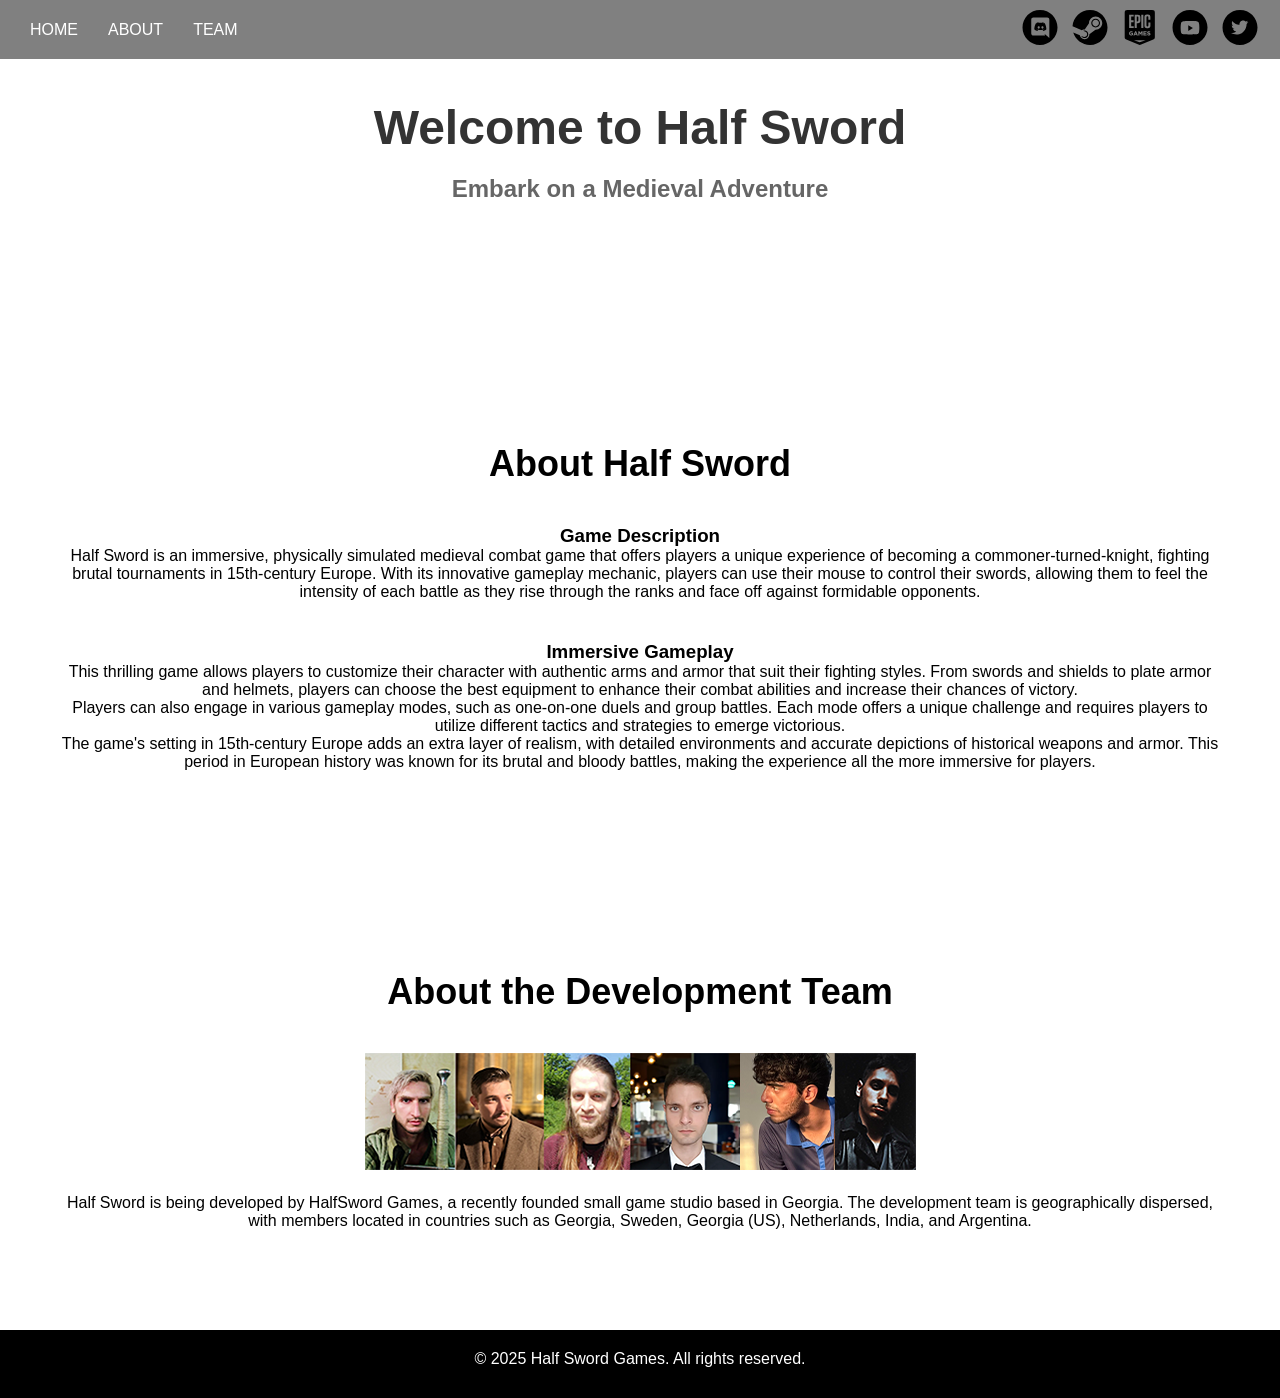
==== index.html @ 662a300f "Update index.html" ====
<!DOCTYPE html>
<html lang="en">

<head>
  <meta charset="UTF-8">
  <meta name="viewport" content="width=device-width, initial-scale=1.0">
  <meta name="description" content="An immersive, physically simulated medieval combat game that offers players a unique experience of becoming a commoner-turned-knight, fighting brutal tournaments in 15th-century Europe.">
  <title>Half Sword</title>
  <link rel="icon" type="image/x-icon" href="/images/HsIconA.png">
  <link rel="stylesheet" href="style.css">
</head>

<body>
  <!-- Home -->
  <header>
    <nav>
      <input type="checkbox" id="menu-toggle">
      <label for="menu-toggle" class="menu-icon">&#9776;</label> <!-- Add a menu icon -->
      <ul>
        <li><a href="#home">Home</a></li>
        <li><a href="#about">About</a></li>
        <li><a href="#AboutDev">Team</a></li>
      </ul>
    </nav>
    <div id="social-links">
      <a href="https://discord.com/invite/DDVTfcjYEv"><img src="images/discord.svg" alt="Discord" style="width: 40px; height: 35px;"></a>
      <a href="https://store.steampowered.com/app/2397300/Half_Sword/"><img src="images/Steam_black.svg" alt="Steam" style="width: 40px; height: 35px;"></a>
      <a href="https://store.epicgames.com/en-US/p/half-sword-99f48a"><img src="images/epicgames_black.svg" alt="Steam" style="width: 40px; height: 35px;"></a>
      <a href="https://www.youtube.com/@HalfSwordGames"><img src="images/Youtube_black.svg" alt="YouTube" style="width: 40px; height: 35px;"></a>
      <a href="https://twitter.com/halfsword_game?lang=en"><img src="images/Twitter_black.svg" alt="Twitter" style="width: 40px; height: 35px;"></a>
    </div>
  </header>

  <section id="home">
    <div class="container">
      <h1>Welcome to Half Sword</h1>
      <h2>Embark on a Medieval Adventure</h2>
    </div>
  </section>

  <section id="about">
    <div class="container">
      <h1>About Half Sword</h1>
      <div id="game-description">
        <h3>Game Description</h3>
        <p>Half Sword is an immersive, physically simulated medieval combat game that offers players a unique experience of becoming a commoner-turned-knight, fighting brutal tournaments in 15th-century Europe. With its innovative gameplay mechanic, players can use their mouse to control their swords, allowing them to feel the intensity of each battle as they rise through the ranks and face off against formidable opponents.</p>
      </div>
      <div id="gameplay">
        <h3>Immersive Gameplay</h3>
        <p>This thrilling game allows players to customize their character with authentic arms and armor that suit their fighting styles. From swords and shields to plate armor and helmets, players can choose the best equipment to enhance their combat abilities and increase their chances of victory.</p>
        <p>Players can also engage in various gameplay modes, such as one-on-one duels and group battles. Each mode offers a unique challenge and requires players to utilize different tactics and strategies to emerge victorious.</p>
        <p>The game's setting in 15th-century Europe adds an extra layer of realism, with detailed environments and accurate depictions of historical weapons and armor. This period in European history was known for its brutal and bloody battles, making the experience all the more immersive for players.</p>
      </div>
    </div>
  </section>


  <!-- Gallery -->
  <section id="AboutDev">
    <div class="container">
      <h1>About the Development Team</h1>
      <div id="screenshot-showcase">
        <img src="/images/devimg1.png" alt="Dev Team Pics">
        <p>Half Sword is being developed by HalfSword Games, a recently founded small game studio based in Georgia. The development team is geographically dispersed, with members located in countries such as Georgia, Sweden, Georgia (US), Netherlands, India, and Argentina.</p>
      </div>
    </div>
  </section>

  <footer>
    <div class="container">
      <p>&copy; 2025 Half Sword Games. All rights reserved.</p>
    </div>
  </footer>

  <script src="script.js"></script>
</body>

</html>
---- style.css ----
* {
  margin: 0;
  padding: 0;
  box-sizing: border-box;
}

html, body {
  height: 100%;
}

body {
  background-image: url("images/wallpaperbg.png");
  background-repeat: no-repeat;
  background-size: cover;
  background-position: center;
  background-attachment: fixed; /* Fix the background image */
  font-family: Arial, sans-serif;
  height: 100%;
  margin: 0; /* Remove the default margin */
  padding: 0; /* Remove the default padding */
}


.container {
  max-width: 1200px;
  margin: 0 auto;
  padding: 0 20px;
}

/* Header styles */
header {
  background-color: grey;
  padding: 10px;
  border-bottom: 1px solid #fff; /* Add a bottom border */
  position: fixed;
  top: 0;
  left: 0;
  width: 100%;
  z-index: 100;
  display: flex;
  align-items: center;
  justify-content: space-between; /* Align items horizontally */
}


header nav ul {
  list-style: none;
  display: flex;
  align-items: center;
}

header nav ul li {
  margin-left: 10px; /* Adjust the margin to create space between the navigation items */
}

/* Add right margin to the last navigation item */
header nav ul li:last-child {
  margin-right: 10px;
}

header nav ul li a {
  text-decoration: none;
  color: #fff;
  font-size: 16px;
  text-transform: uppercase;
  padding: 10px;
  transition: color 0.3s ease;
}

header nav ul li a:hover {
  color: #e6b317;
}

nav input[type="checkbox"] {
  display: none;
}

.menu-icon {
  display: none;
  cursor: pointer;
}

nav ul {
  display: flex;
  align-items: center;
  justify-content: flex-end;
}

nav ul li {
  margin-left: 15px;
}

/* Show/hide menu on mobile devices */
@media screen and (max-width: 768px) {
  .menu-icon {
    display: block;
    font-size: 20px;
    margin-right: 15px;
  }

  nav ul {
    display: none;
    flex-direction: column;
    align-items: flex-start;
    position: absolute;
    top: 100%;
    left: 0;
    width: 100%;
    background-color: #000;
    padding: 10px;
    z-index: 99;
  }

  nav ul li {
    margin-left: 0;
    margin-bottom: 10px;
  }

  input[type="checkbox"]:checked + .menu-icon + ul {
    display: flex;
  }
}

#social-links {
  display: flex;
  align-items: center;
  margin-right: 10px; /* Adjust the margin to create space between the buttons and navigation items */
}

#social-links a {
  margin-left: 10px;
}
/* Home section */
#home {
  text-align: center;
  padding: 100px 0;
}

#home h1 {
  font-size: 48px;
  color: #333;
  margin-bottom: 20px;
}

#home h2 {
  font-size: 24px;
  color: #666;
  margin-bottom: 40px;
}

/* Header styles */
header.scrolled {
  background-color: #000;
}
/* About section */
#about {
  text-align: center;
  padding: 100px 0;
}

#about h1 {
  font-size: 36px;
  margin-bottom: 20px;
}

#about h2 {
  font-size: 24px;
  margin-bottom: 40px;
}

#game-description,
#gameplay {
  margin-top: 40px;
}

#game-description ul,
#gameplay ul {
  text-align: left;
  list-style-type: disc;
  margin-left: 20px;
}

/* Gallery section */
#AboutDev {
  text-align: center;
  padding: 100px 0;
}

#AboutDev h1 {
  font-size: 36px;
  margin-bottom: 20px;
}

#screenshot-showcase {
  margin-top: 40px;
}

#screenshot-showcase img {
  max-width: 100%;
  height: auto;
}

#screenshot-showcase p {
  margin-top: 20px;
}

/* Footer */
footer {
  background-color: #000;
  color: #fff;
  padding: 20px;
  text-align: center;
}

footer p {
  margin-bottom: 10px;
}

footer a {
  color: #e6b317;
  text-decoration: none;
}
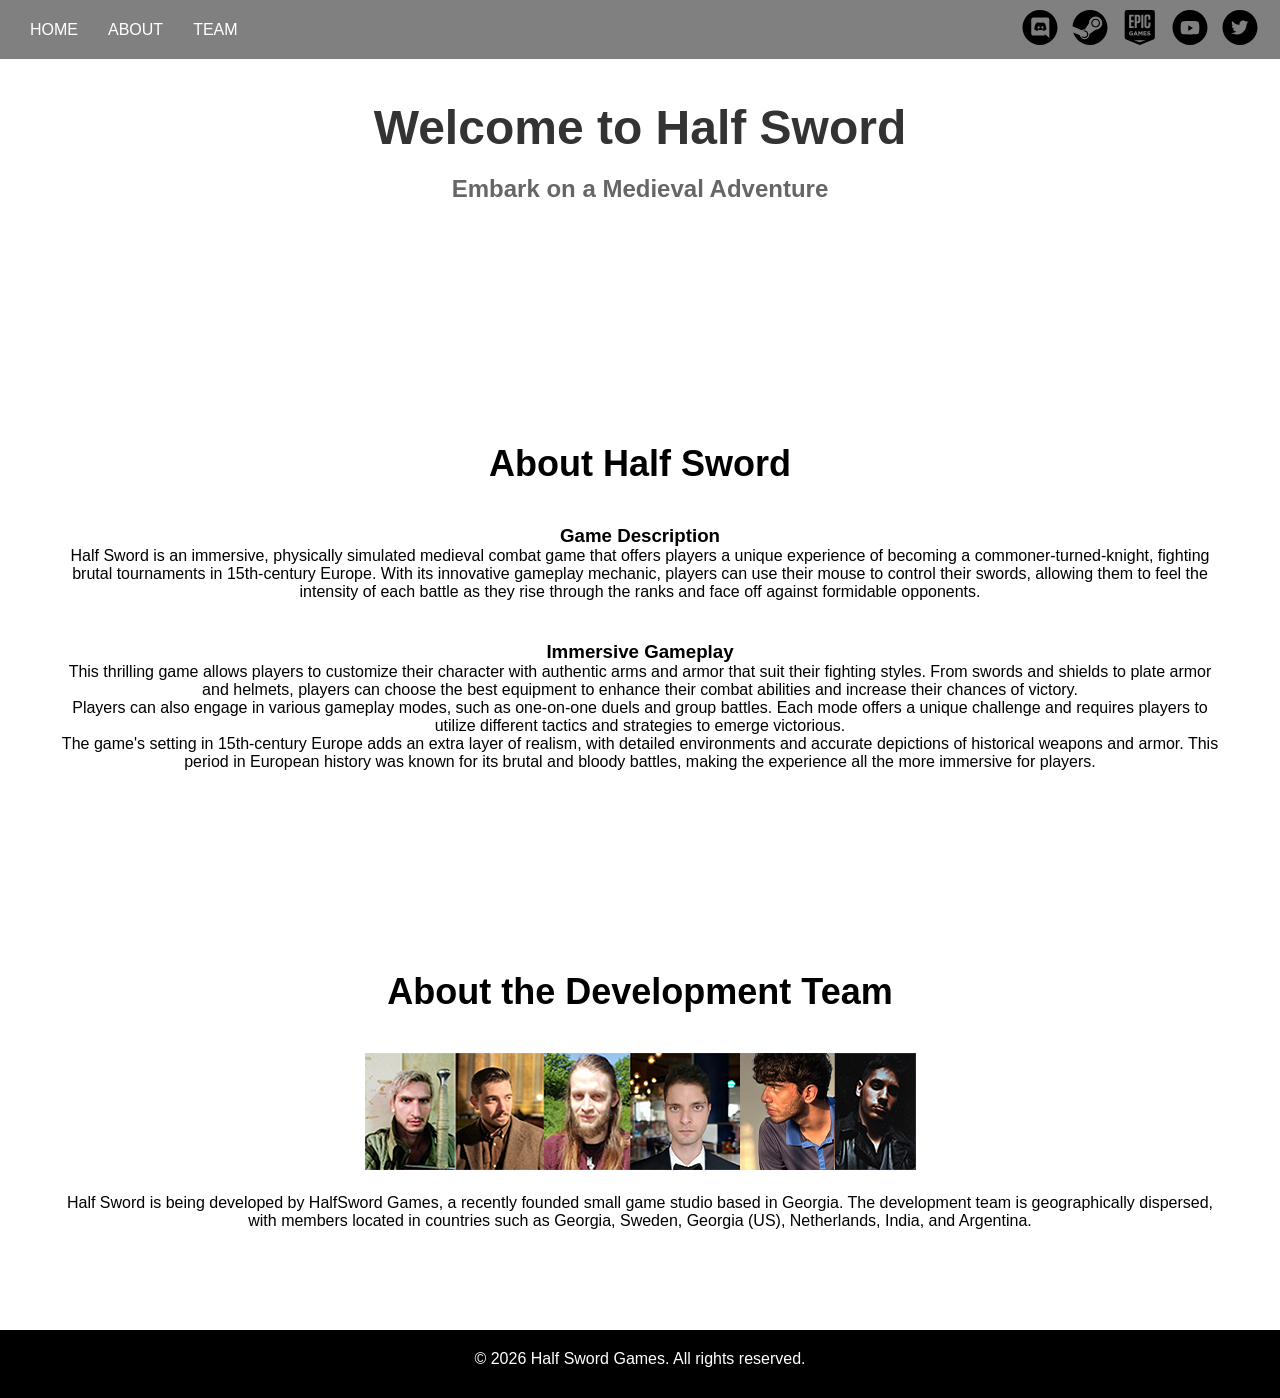
==== commit 8e8bbfac: "Update copyright year in footer to 2026" ====
--- a/index.html
+++ b/index.html
@@ -68,7 +68,7 @@
 
   <footer>
     <div class="container">
-      <p>&copy; 2025 Half Sword Games. All rights reserved.</p>
+      <p>&copy; 2026 Half Sword Games. All rights reserved.</p>
     </div>
   </footer>
 
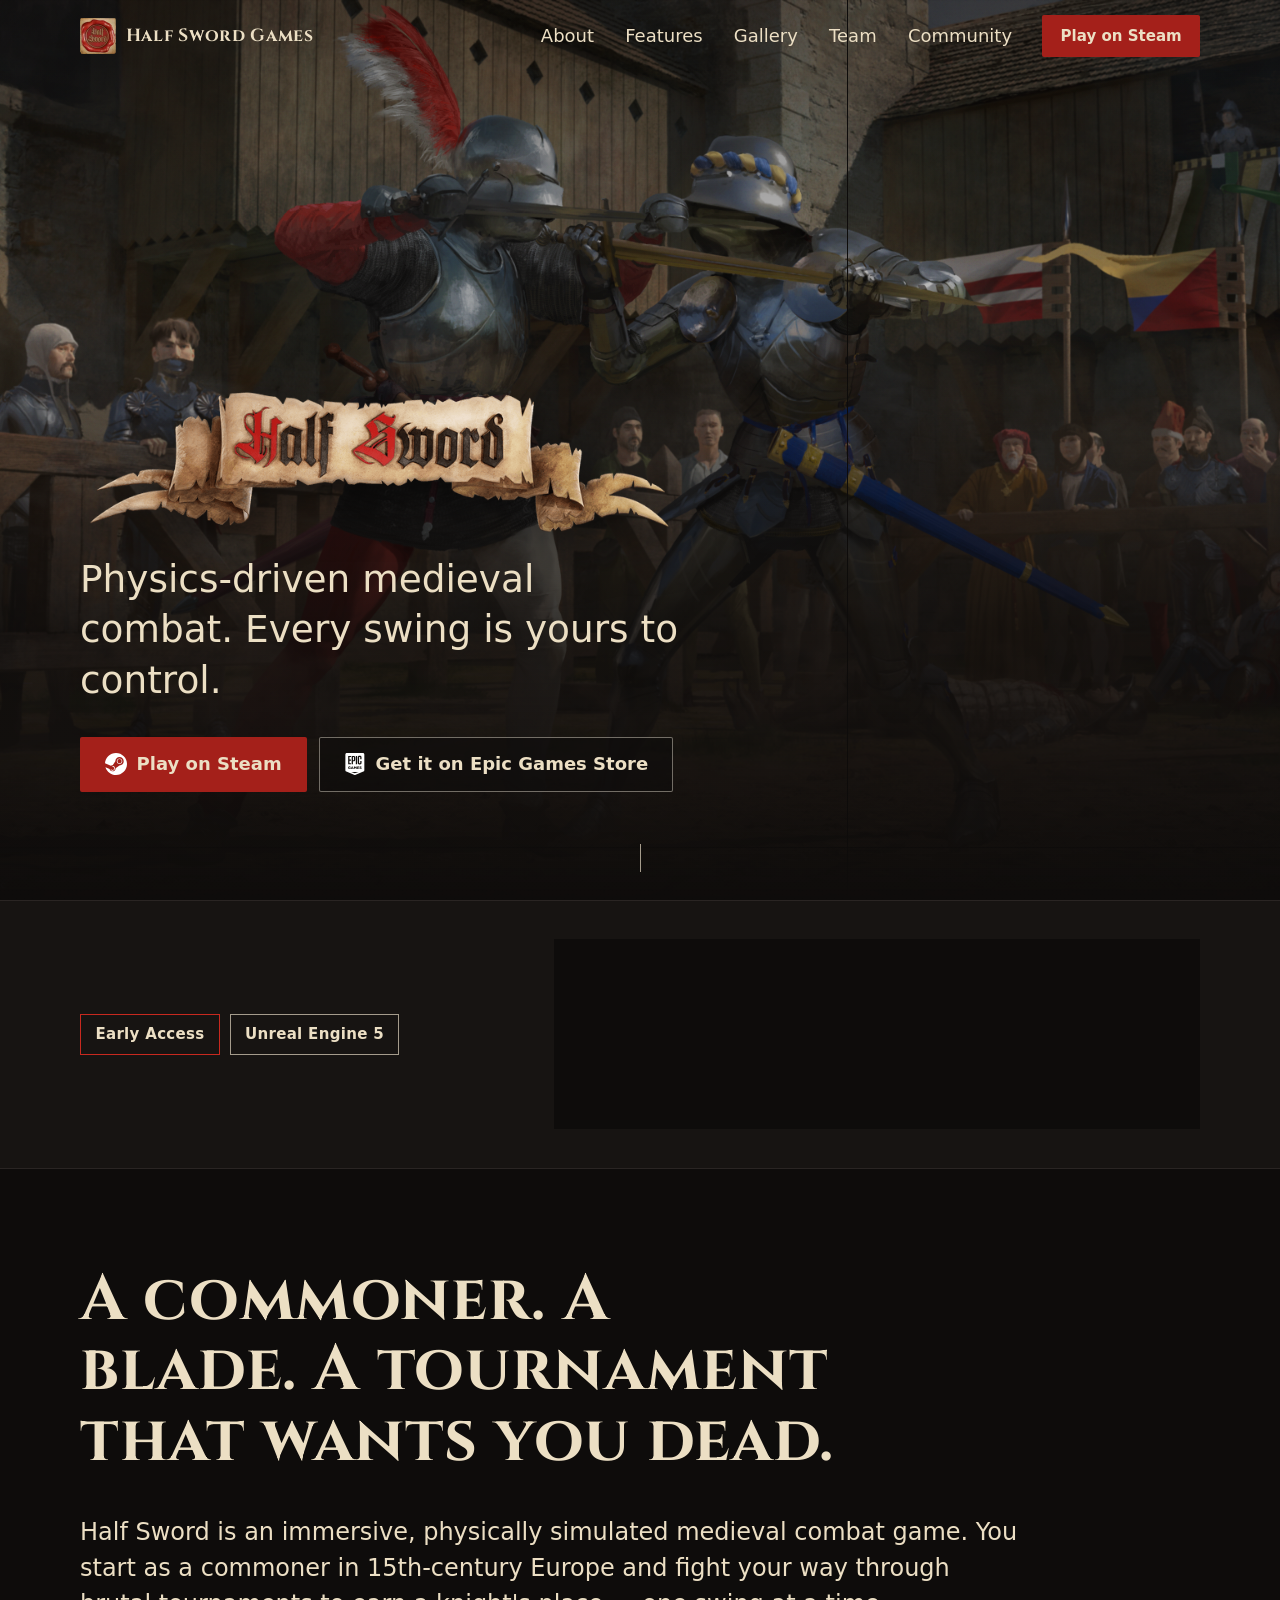
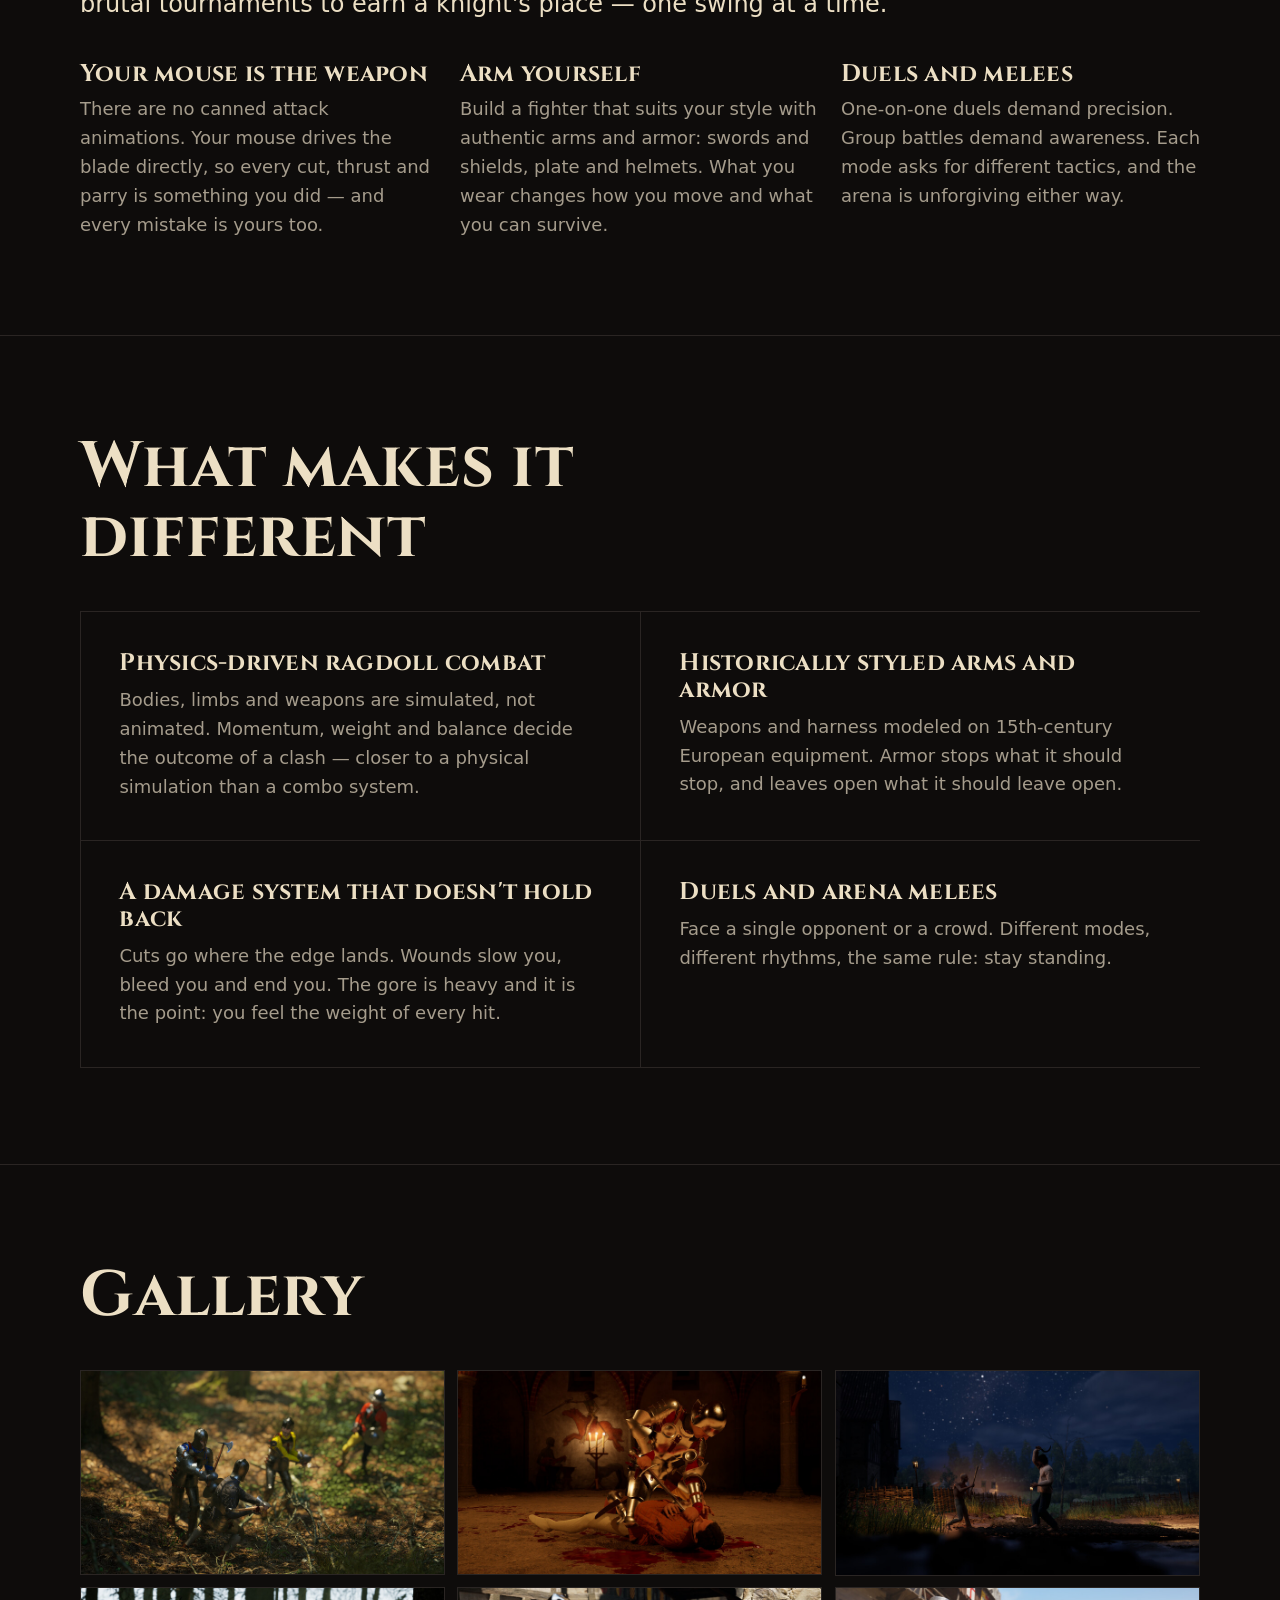
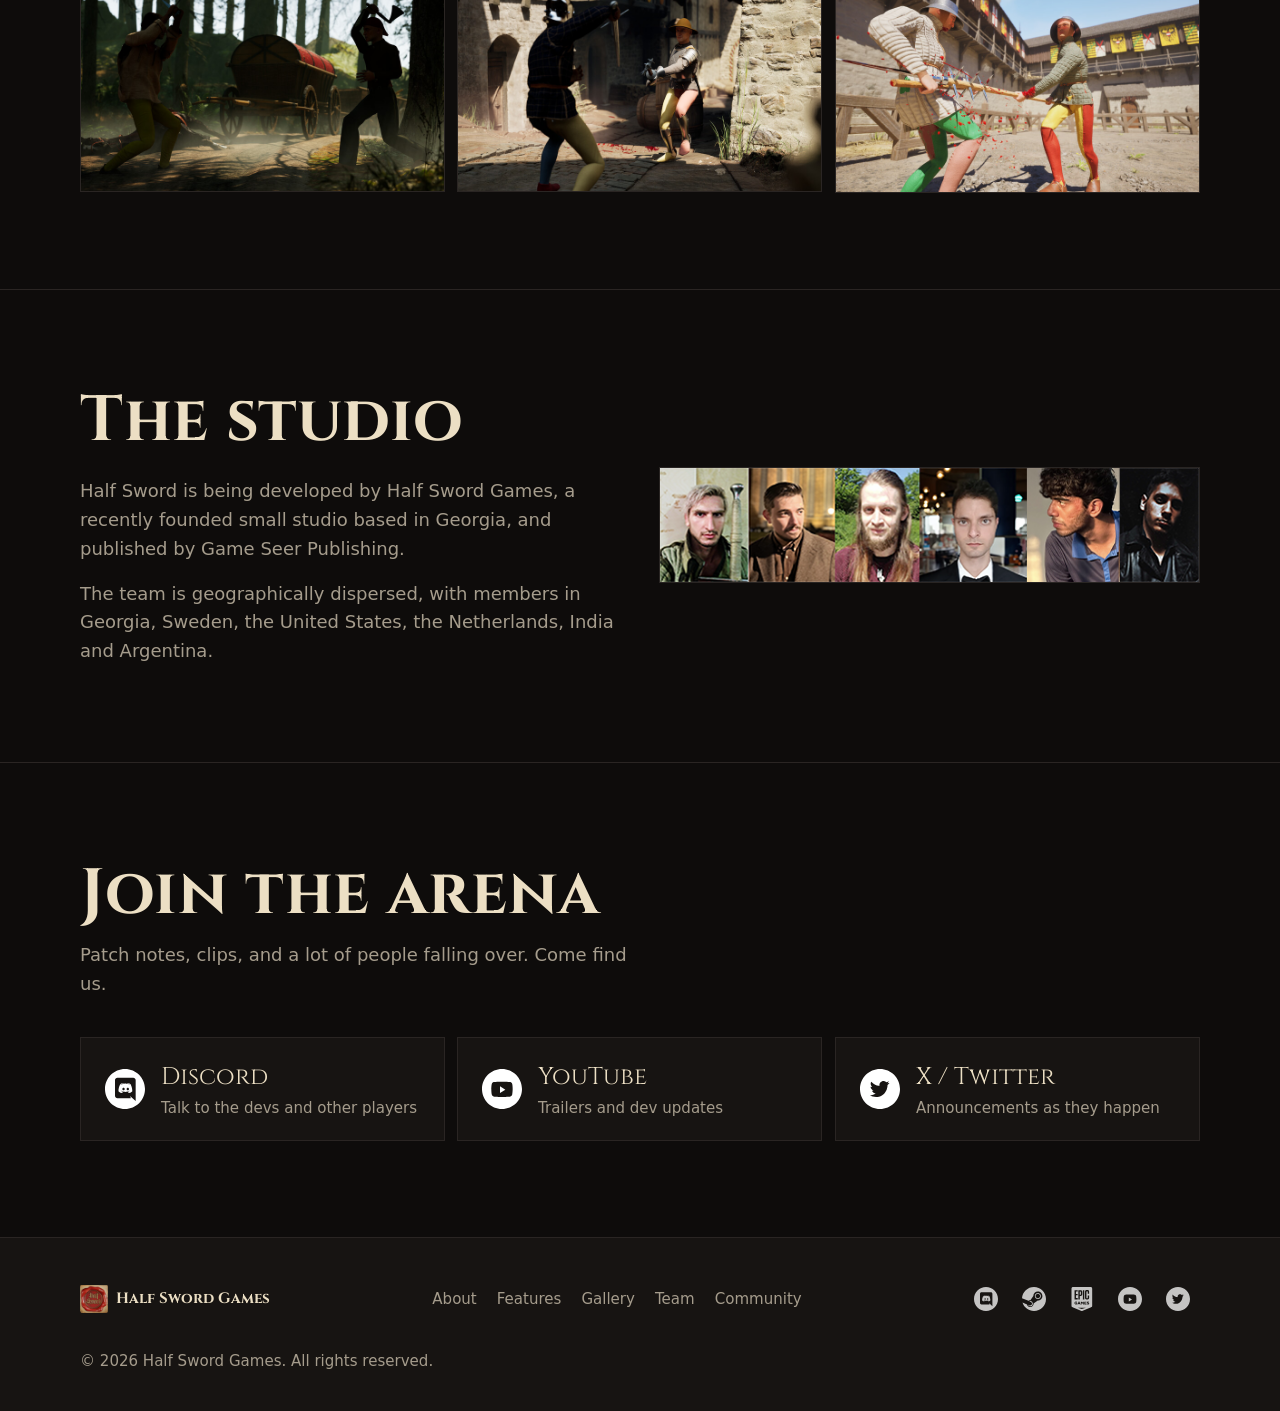
==== commit e04a882a: "Add files via upload" ====
--- a/index.html
+++ b/index.html
@@ -1,78 +1,359 @@
 <!DOCTYPE html>
 <html lang="en">
-
 <head>
   <meta charset="UTF-8">
   <meta name="viewport" content="width=device-width, initial-scale=1.0">
-  <meta name="description" content="An immersive, physically simulated medieval combat game that offers players a unique experience of becoming a commoner-turned-knight, fighting brutal tournaments in 15th-century Europe.">
-  <title>Half Sword</title>
-  <link rel="icon" type="image/x-icon" href="/images/HsIconA.png">
+  <title>Half Sword Games</title>
+  <meta name="description" content="Half Sword is a physics-driven medieval combat simulator built in Unreal Engine 5. Control every swing with your mouse as a commoner-turned-knight fighting brutal 15th-century tournaments. Now in Early Access on Steam and Epic Games Store.">
+  <meta name="theme-color" content="#0e0c0b">
+
+  <!-- Open Graph / Twitter -->
+  <!-- images/og-image.jpg is a 1200×630 composite of the wax-seal logo on the site background.
+       The hero now uses the parchment banner, so you may want to re-export this share image with
+       logo-banner-1440.png on the same background (it only shows in Discord/Twitter link previews).
+       STUDIO: change the absolute URLs below (og:url, og:image, twitter:image, and the JSON-LD block)
+       to your custom domain (the one in CNAME). -->
+  <meta property="og:type" content="website">
+  <meta property="og:site_name" content="Half Sword Games">
+  <meta property="og:title" content="Half Sword — Physics-Based Medieval Combat">
+  <meta property="og:description" content="Every swing is yours to control. A physics-driven medieval combat simulator, now in Early Access on Steam and Epic Games Store.">
+  <meta property="og:url" content="https://halfswordgames.github.io/">
+  <meta property="og:image" content="https://halfswordgames.github.io/images/og-image.jpg">
+  <meta property="og:image:width" content="1200">
+  <meta property="og:image:height" content="630">
+  <meta name="twitter:card" content="summary_large_image">
+  <meta name="twitter:site" content="@halfsword_game">
+  <meta name="twitter:title" content="Half Sword — Physics-Based Medieval Combat">
+  <meta name="twitter:description" content="Every swing is yours to control. A physics-driven medieval combat simulator, now in Early Access on Steam and Epic Games Store.">
+  <meta name="twitter:image" content="https://halfswordgames.github.io/images/og-image.jpg">
+
+  <!-- Same HsIconA artwork as before, resized: the 601px original was 568 KB for a favicon. -->
+  <link rel="icon" type="image/png" sizes="32x32" href="images/game-logo/favicon-32.png">
+  <link rel="icon" type="image/png" sizes="192x192" href="images/game-logo/favicon-192.png">
+  <link rel="apple-touch-icon" sizes="144x144" href="images/game-logo/hs-mark-144.png">
+
+  <!-- The hero still is the largest above-the-fold image; tell the browser to fetch it first. -->
+  <link rel="preload" as="image" href="images/hero.jpg" fetchpriority="high">
+
+  <!-- Display font only; body text uses the system stack. Non-blocking via preconnect + display=swap. -->
+  <link rel="preconnect" href="https://fonts.googleapis.com">
+  <link rel="preconnect" href="https://fonts.gstatic.com" crossorigin>
+  <link rel="stylesheet" href="https://fonts.googleapis.com/css2?family=Cinzel:wght@700;900&display=swap">
   <link rel="stylesheet" href="style.css">
+  <script src="script.js" defer></script>
+
+  <!-- Structured data so search engines list this as a game, with the store pages as official links. -->
+  <script type="application/ld+json">
+  {
+    "@context": "https://schema.org",
+    "@type": "VideoGame",
+    "name": "Half Sword",
+    "url": "https://halfswordgames.github.io/",
+    "image": "https://halfswordgames.github.io/images/og-image.jpg",
+    "description": "A physics-driven medieval combat simulator built in Unreal Engine 5. Control every swing with your mouse as a commoner-turned-knight fighting brutal 15th-century tournaments.",
+    "genre": ["Action", "Simulation"],
+    "gamePlatform": "PC",
+    "applicationCategory": "Game",
+    "author": { "@type": "Organization", "name": "Half Sword Games" },
+    "publisher": { "@type": "Organization", "name": "Game Seer Publishing" },
+    "sameAs": [
+      "https://store.steampowered.com/app/2397300/Half_Sword/",
+      "https://store.epicgames.com/en-US/p/half-sword-99f48a",
+      "https://discord.com/invite/DDVTfcjYEv",
+      "https://www.youtube.com/@HalfSwordGames",
+      "https://twitter.com/halfsword_game?lang=en"
+    ]
+  }
+  </script>
 </head>
 
 <body>
-  <!-- Home -->
-  <header>
-    <nav>
-      <input type="checkbox" id="menu-toggle">
-      <label for="menu-toggle" class="menu-icon">&#9776;</label> <!-- Add a menu icon -->
-      <ul>
-        <li><a href="#home">Home</a></li>
-        <li><a href="#about">About</a></li>
-        <li><a href="#AboutDev">Team</a></li>
-      </ul>
-    </nav>
-    <div id="social-links">
-      <a href="https://discord.com/invite/DDVTfcjYEv"><img src="images/discord.svg" alt="Discord" style="width: 40px; height: 35px;"></a>
-      <a href="https://store.steampowered.com/app/2397300/Half_Sword/"><img src="images/Steam_black.svg" alt="Steam" style="width: 40px; height: 35px;"></a>
-      <a href="https://store.epicgames.com/en-US/p/half-sword-99f48a"><img src="images/epicgames_black.svg" alt="Steam" style="width: 40px; height: 35px;"></a>
-      <a href="https://www.youtube.com/@HalfSwordGames"><img src="images/Youtube_black.svg" alt="YouTube" style="width: 40px; height: 35px;"></a>
-      <a href="https://twitter.com/halfsword_game?lang=en"><img src="images/Twitter_black.svg" alt="Twitter" style="width: 40px; height: 35px;"></a>
+  <a class="skip-link" href="#main">Skip to content</a>
+
+  <header class="site-header" id="site-header">
+    <div class="site-header__inner">
+      <a class="brand" href="#home" aria-label="Half Sword Games — home">
+        <picture>
+          <source type="image/webp" srcset="images/game-logo/hs-mark-72.webp 1x, images/game-logo/hs-mark-144.webp 2x">
+          <img class="brand__icon" src="images/game-logo/hs-mark-72.png" srcset="images/game-logo/hs-mark-144.png 2x" alt="" width="36" height="36">
+        </picture>
+        <span class="brand__name">Half Sword Games</span>
+      </a>
+
+      <button class="nav-toggle" type="button" aria-expanded="false" aria-controls="site-nav" aria-label="Open menu">
+        <span class="nav-toggle__bar"></span>
+        <span class="nav-toggle__bar"></span>
+        <span class="nav-toggle__bar"></span>
+      </button>
+
+      <nav class="site-nav" id="site-nav" aria-label="Primary">
+        <ul class="site-nav__list">
+          <li><a href="#about">About</a></li>
+          <li><a href="#features">Features</a></li>
+          <li><a href="#gallery">Gallery</a></li>
+          <li><a href="#team">Team</a></li>
+          <li><a href="#community">Community</a></li>
+        </ul>
+        <div class="site-nav__store">
+          <a class="btn btn--primary btn--small" href="https://store.steampowered.com/app/2397300/Half_Sword/">Play on Steam</a>
+        </div>
+      </nav>
     </div>
   </header>
 
-  <section id="home">
-    <div class="container">
-      <h1>Welcome to Half Sword</h1>
-      <h2>Embark on a Medieval Adventure</h2>
-    </div>
-  </section>
-
-  <section id="about">
-    <div class="container">
-      <h1>About Half Sword</h1>
-      <div id="game-description">
-        <h3>Game Description</h3>
-        <p>Half Sword is an immersive, physically simulated medieval combat game that offers players a unique experience of becoming a commoner-turned-knight, fighting brutal tournaments in 15th-century Europe. With its innovative gameplay mechanic, players can use their mouse to control their swords, allowing them to feel the intensity of each battle as they rise through the ranks and face off against formidable opponents.</p>
-      </div>
-      <div id="gameplay">
-        <h3>Immersive Gameplay</h3>
-        <p>This thrilling game allows players to customize their character with authentic arms and armor that suit their fighting styles. From swords and shields to plate armor and helmets, players can choose the best equipment to enhance their combat abilities and increase their chances of victory.</p>
-        <p>Players can also engage in various gameplay modes, such as one-on-one duels and group battles. Each mode offers a unique challenge and requires players to utilize different tactics and strategies to emerge victorious.</p>
-        <p>The game's setting in 15th-century Europe adds an extra layer of realism, with detailed environments and accurate depictions of historical weapons and armor. This period in European history was known for its brutal and bloody battles, making the experience all the more immersive for players.</p>
-      </div>
-    </div>
-  </section>
-
-
-  <!-- Gallery -->
-  <section id="AboutDev">
-    <div class="container">
-      <h1>About the Development Team</h1>
-      <div id="screenshot-showcase">
-        <img src="/images/devimg1.png" alt="Dev Team Pics">
-        <p>Half Sword is being developed by HalfSword Games, a recently founded small game studio based in Georgia. The development team is geographically dispersed, with members located in countries such as Georgia, Sweden, Georgia (US), Netherlands, India, and Argentina.</p>
-      </div>
-    </div>
-  </section>
-
-  <footer>
-    <div class="container">
-      <p>&copy; 2026 Half Sword Games. All rights reserved.</p>
+  <main id="main">
+
+    <!-- ===================== HERO ===================== -->
+    <section class="hero" id="home" aria-labelledby="hero-title">
+      <div class="hero__media" aria-hidden="true">
+        <!--
+          Hero media, two layers:
+            1. images/hero.jpg — always loaded, slow zoom. This is what phones, reduced-motion users
+               and Save-Data users see. (Currently 4.8 MB — see ASSETS-TODO.md for a one-line resize.)
+            2. vids/hero-loop.mp4 — 1280×542, 8.5 MB. NOT in the HTML as a <source>; script.js attaches
+               it only on viewports ≥ 768px with no data-saver / reduced-motion, then fades it in once
+               it is actually playing. If you add a WebM version, set data-webm="vids/hero-loop.webm".
+        -->
+        <img class="hero__still" src="images/hero.jpg" alt="" fetchpriority="high" decoding="async">
+        <video class="hero__video" muted loop playsinline preload="none"
+               width="1280" height="542"
+               data-mp4="vids/hero-loop.mp4"></video>
+      </div>
+      <div class="hero__scrim"></div>
+
+      <div class="hero__content">
+        <h1 class="hero__title" id="hero-title">
+          <!-- The parchment-banner logo is the wordmark, so it is the h1.
+               Two sizes of the same 1893×454 artwork: logo-banner-720.png (1x, 54 KB) and
+               logo-banner-1440.png (2x, 212 KB, high-DPI screens). Keep width/height in step with the
+               1x file so the browser reserves the right box before the image arrives.
+               Plain <img> on purpose: a <picture> with a WebP <source> does NOT fall back to the PNG if the
+               WebP file is missing — it just shows a broken image. The .webp twins are in the same
+               folder; if you upload them too, you can swap this line for:
+                 <picture>
+                   <source type="image/webp" srcset="images/game-logo/logo-banner-720.webp 1x, images/game-logo/logo-banner-1440.webp 2x">
+                   <img class="hero__wordmark" src="images/game-logo/logo-banner-720.png" srcset="images/game-logo/logo-banner-1440.png 2x" alt="Half Sword" width="720" height="173" fetchpriority="high">
+                 </picture> -->
+          <img class="hero__wordmark" src="images/game-logo/logo-banner-720.png" srcset="images/game-logo/logo-banner-1440.png 2x" alt="Half Sword" width="720" height="173" fetchpriority="high">
+        </h1>
+        <p class="hero__hook">Physics-driven medieval combat. Every swing is yours to control.</p>
+        <div class="hero__actions">
+          <a class="btn btn--primary" href="https://store.steampowered.com/app/2397300/Half_Sword/">
+            <img class="btn__icon" src="images/icons/Steam_black.svg" alt="" width="22" height="22">
+            Play on Steam
+          </a>
+          <a class="btn btn--secondary" href="https://store.epicgames.com/en-US/p/half-sword-99f48a">
+            <img class="btn__icon" src="images/icons/epicgames_black.svg" alt="" width="22" height="22">
+            Get it on Epic Games Store
+          </a>
+        </div>
+      </div>
+
+      <a class="hero__scroll" href="#trust" aria-label="Scroll to next section">
+        <span class="hero__scroll-line"></span>
+      </a>
+    </section>
+
+    <!-- ===================== TRUST STRIP ===================== -->
+    <section class="trust" id="trust" aria-label="Store status">
+      <div class="container trust__inner">
+        <ul class="badges" aria-label="Release status">
+          <li class="badge">Early Access</li>
+          <li class="badge">Unreal Engine 5</li>
+        </ul>
+        <div class="steam-widget">
+          <!-- Official Steamworks store widget: live price, review score and wishlist button. Nothing hardcoded. -->
+          <iframe src="https://store.steampowered.com/widget/2397300/" title="Half Sword on Steam — live price and reviews"
+                  width="646" height="190" loading="lazy" referrerpolicy="no-referrer-when-downgrade"></iframe>
+        </div>
+      </div>
+    </section>
+
+    <!-- ===================== ABOUT ===================== -->
+    <section class="section about" id="about" aria-labelledby="about-title">
+      <div class="container">
+        <h2 class="section__title" id="about-title" data-reveal>A commoner. A blade. A tournament that wants you dead.</h2>
+        <p class="about__lead" data-reveal>Half Sword is an immersive, physically simulated medieval combat game. You start as a commoner in 15th-century Europe and fight your way through brutal tournaments to earn a knight's place — one swing at a time.</p>
+
+        <div class="about__grid" data-reveal-group>
+          <div class="about__item" data-reveal>
+            <h3>Your mouse is the weapon</h3>
+            <p>There are no canned attack animations. Your mouse drives the blade directly, so every cut, thrust and parry is something you did — and every mistake is yours too.</p>
+          </div>
+          <div class="about__item" data-reveal>
+            <h3>Arm yourself</h3>
+            <p>Build a fighter that suits your style with authentic arms and armor: swords and shields, plate and helmets. What you wear changes how you move and what you can survive.</p>
+          </div>
+          <div class="about__item" data-reveal>
+            <h3>Duels and melees</h3>
+            <p>One-on-one duels demand precision. Group battles demand awareness. Each mode asks for different tactics, and the arena is unforgiving either way.</p>
+          </div>
+        </div>
+      </div>
+    </section>
+
+    <!-- ===================== FEATURES ===================== -->
+    <section class="section features" id="features" aria-labelledby="features-title">
+      <div class="container">
+        <h2 class="section__title" id="features-title" data-reveal>What makes it different</h2>
+        <ul class="feature-list" data-reveal-group>
+          <li class="feature" data-reveal>
+            <h3>Physics-driven ragdoll combat</h3>
+            <p>Bodies, limbs and weapons are simulated, not animated. Momentum, weight and balance decide the outcome of a clash — closer to a physical simulation than a combo system.</p>
+          </li>
+          <li class="feature" data-reveal>
+            <h3>Historically styled arms and armor</h3>
+            <p>Weapons and harness modeled on 15th-century European equipment. Armor stops what it should stop, and leaves open what it should leave open.</p>
+          </li>
+          <li class="feature" data-reveal>
+            <h3>A damage system that doesn't hold back</h3>
+            <p>Cuts go where the edge lands. Wounds slow you, bleed you and end you. The gore is heavy and it is the point: you feel the weight of every hit.</p>
+          </li>
+          <li class="feature" data-reveal>
+            <h3>Duels and arena melees</h3>
+            <p>Face a single opponent or a crowd. Different modes, different rhythms, the same rule: stay standing.</p>
+          </li>
+        </ul>
+      </div>
+    </section>
+
+    <!-- ===================== GALLERY ===================== -->
+    <section class="section gallery" id="gallery" aria-labelledby="gallery-title">
+      <div class="container">
+        <h2 class="section__title" id="gallery-title" data-reveal>Gallery</h2>
+        <!--
+          Screenshots live in images/screenshots/ss1.jpg … ss6.jpg. The same file is used as the tile and
+          the lightbox image, so nothing downloads twice. Each tile is cropped to 16:9 by CSS, whatever the
+          source aspect ratio; the lightbox shows the uncropped file.
+          STUDIO: write a real alt for each (what is happening in the shot) — alt is also read out in the
+          lightbox — and, if you want a visible caption, add data-caption="…" on the button.
+        -->
+        <ul class="gallery__grid" data-reveal-group>
+          <li data-reveal>
+            <button class="gallery__item" type="button" data-full="images/screenshots/ss1.jpg">
+              <img src="images/screenshots/ss1.jpg" alt="Half Sword screenshot 1" loading="lazy" decoding="async">
+            </button>
+          </li>
+          <li data-reveal>
+            <button class="gallery__item" type="button" data-full="images/screenshots/ss2.jpg">
+              <img src="images/screenshots/ss2.jpg" alt="Half Sword screenshot 2" loading="lazy" decoding="async">
+            </button>
+          </li>
+          <li data-reveal>
+            <button class="gallery__item" type="button" data-full="images/screenshots/ss3.jpg">
+              <img src="images/screenshots/ss3.jpg" alt="Half Sword screenshot 3" loading="lazy" decoding="async">
+            </button>
+          </li>
+          <li data-reveal>
+            <button class="gallery__item" type="button" data-full="images/screenshots/ss4.jpg">
+              <img src="images/screenshots/ss4.jpg" alt="Half Sword screenshot 4" loading="lazy" decoding="async">
+            </button>
+          </li>
+          <li data-reveal>
+            <button class="gallery__item" type="button" data-full="images/screenshots/ss5.jpg">
+              <img src="images/screenshots/ss5.jpg" alt="Half Sword screenshot 5" loading="lazy" decoding="async">
+            </button>
+          </li>
+          <li data-reveal>
+            <button class="gallery__item" type="button" data-full="images/screenshots/ss6.jpg">
+              <img src="images/screenshots/ss6.jpg" alt="Half Sword screenshot 6" loading="lazy" decoding="async">
+            </button>
+          </li>
+        </ul>
+      </div>
+    </section>
+
+    <!-- ===================== TEAM ===================== -->
+    <section class="section team" id="team" aria-labelledby="team-title">
+      <div class="container team__inner">
+        <div class="team__media" data-reveal>
+          <!-- devimg.png is 551×117 px, so it's shown at natural size to stay sharp.
+               A ≥1600 px wide export of the same strip would let it fill the column. -->
+          <img src="images/devimg.png" alt="The Half Sword Games development team" width="551" height="117" loading="lazy" decoding="async">
+        </div>
+        <div class="team__text" data-reveal>
+          <h2 class="section__title" id="team-title">The studio</h2>
+          <p>Half Sword is being developed by Half Sword Games, a recently founded small studio based in Georgia, and published by Game Seer Publishing.</p>
+          <p>The team is geographically dispersed, with members in Georgia, Sweden, the United States, the Netherlands, India and Argentina.</p>
+        </div>
+      </div>
+    </section>
+
+    <!-- ===================== COMMUNITY ===================== -->
+    <section class="section community" id="community" aria-labelledby="community-title">
+      <div class="container">
+        <h2 class="section__title" id="community-title" data-reveal>Join the arena</h2>
+        <p class="community__lead" data-reveal>Patch notes, clips, and a lot of people falling over. Come find us.</p>
+        <ul class="community__list" data-reveal-group>
+          <li data-reveal>
+            <a class="community__link" href="https://discord.com/invite/DDVTfcjYEv">
+              <img src="images/icons/discord.svg" alt="" width="40" height="40">
+              <span class="community__label">Discord</span>
+              <span class="community__sub">Talk to the devs and other players</span>
+            </a>
+          </li>
+          <li data-reveal>
+            <a class="community__link" href="https://www.youtube.com/@HalfSwordGames">
+              <img src="images/icons/Youtube_black.svg" alt="" width="40" height="40">
+              <span class="community__label">YouTube</span>
+              <span class="community__sub">Trailers and dev updates</span>
+            </a>
+          </li>
+          <li data-reveal>
+            <a class="community__link" href="https://twitter.com/halfsword_game?lang=en">
+              <img src="images/icons/Twitter_black.svg" alt="" width="40" height="40">
+              <span class="community__label">X / Twitter</span>
+              <span class="community__sub">Announcements as they happen</span>
+            </a>
+          </li>
+        </ul>
+      </div>
+    </section>
+
+  </main>
+
+  <footer class="site-footer">
+    <div class="container site-footer__inner">
+      <div class="site-footer__brand">
+        <img src="images/game-logo/hs-mark-72.png" srcset="images/game-logo/hs-mark-144.png 2x" alt="" width="28" height="28" loading="lazy">
+        <span>Half Sword Games</span>
+      </div>
+
+      <nav class="site-footer__links" aria-label="Footer">
+        <a href="#about">About</a>
+        <a href="#features">Features</a>
+        <a href="#gallery">Gallery</a>
+        <a href="#team">Team</a>
+        <a href="#community">Community</a>
+      </nav>
+
+      <ul class="site-footer__social" aria-label="Social and store links">
+        <li><a href="https://discord.com/invite/DDVTfcjYEv" aria-label="Discord"><img src="images/icons/discord.svg" alt="" width="24" height="24"></a></li>
+        <li><a href="https://store.steampowered.com/app/2397300/Half_Sword/" aria-label="Steam"><img src="images/icons/Steam_black.svg" alt="" width="24" height="24"></a></li>
+        <li><a href="https://store.epicgames.com/en-US/p/half-sword-99f48a" aria-label="Epic Games Store"><img src="images/icons/epicgames_black.svg" alt="" width="24" height="24"></a></li>
+        <li><a href="https://www.youtube.com/@HalfSwordGames" aria-label="YouTube"><img src="images/icons/Youtube_black.svg" alt="" width="24" height="24"></a></li>
+        <li><a href="https://twitter.com/halfsword_game?lang=en" aria-label="X / Twitter"><img src="images/icons/Twitter_black.svg" alt="" width="24" height="24"></a></li>
+      </ul>
+
+      <p class="site-footer__copy">&copy; <span id="year">2026</span> Half Sword Games. All rights reserved.</p>
     </div>
   </footer>
 
-  <script src="script.js"></script>
+  <!-- Lightbox: native <dialog> gives us focus trapping, Escape-to-close and a top-layer overlay for free. -->
+  <dialog class="lightbox" id="lightbox" aria-label="Image viewer">
+    <button class="lightbox__close" type="button" data-lightbox-close aria-label="Close">
+      <span aria-hidden="true">&times;</span>
+    </button>
+    <button class="lightbox__nav lightbox__nav--prev" type="button" data-lightbox-prev aria-label="Previous image">
+      <span aria-hidden="true">&#8249;</span>
+    </button>
+    <figure class="lightbox__figure">
+      <img class="lightbox__img" src="" alt="">
+      <figcaption class="lightbox__caption"></figcaption>
+    </figure>
+    <button class="lightbox__nav lightbox__nav--next" type="button" data-lightbox-next aria-label="Next image">
+      <span aria-hidden="true">&#8250;</span>
+    </button>
+  </dialog>
 </body>
-
 </html>
--- a/style.css
+++ b/style.css
@@ -1,222 +1,797 @@
-* {
+/* ==========================================================================
+   Half Sword — style.css
+   Dark, medieval-industrial. One accent (blood red). Transform/opacity-only
+   motion, all wrapped in prefers-reduced-motion fallbacks.
+   ========================================================================== */
+
+/* ---------- Tokens ---------- */
+:root {
+  /* Palette sampled from the wax-seal artwork (icon.png / HsIconA.png):
+     wax red for the single accent, parchment-leaning off-white for text,
+     iron blacks for the ground. */
+  --iron:        #0e0c0b;   /* page background */
+  --forge:       #171412;   /* raised surfaces */
+  --ash:         #2a2523;   /* rules, borders */
+  --bone:        #ecdfc4;   /* primary text — parchment tint from the seal card */
+  --pewter:      #a59c8c;   /* secondary text */
+  --blood:       #a4201a;   /* accent — sampled from the wax */
+  --blood-hi:    #c8291f;   /* accent hover/focus */
+
+  --font-display: "Cinzel", "Trajan Pro", Georgia, serif;
+  --font-body: system-ui, -apple-system, "Segoe UI", Roboto, "Helvetica Neue", Arial, sans-serif;
+
+  /* Fluid type scale (min at 375px, max at ~1440px) */
+  --step--1: clamp(0.85rem, 0.82rem + 0.15vw, 0.95rem);
+  --step-0:  clamp(1rem, 0.95rem + 0.25vw, 1.125rem);
+  --step-1:  clamp(1.2rem, 1.1rem + 0.5vw, 1.5rem);
+  --step-2:  clamp(1.6rem, 1.3rem + 1.3vw, 2.5rem);
+  --step-3:  clamp(2.2rem, 1.6rem + 3vw, 4rem);
+  --step-4:  clamp(3rem, 1.6rem + 7vw, 7.5rem);
+
+  --space-s: clamp(1rem, 0.9rem + 0.5vw, 1.5rem);
+  --space-m: clamp(1.5rem, 1.2rem + 1.5vw, 3rem);
+  --space-l: clamp(3rem, 2rem + 5vw, 7rem);
+
+  --container: 1120px;
+  --gutter: clamp(1.25rem, 4vw, 2.5rem);
+  --header-h: 72px;
+
+  --ease-out: cubic-bezier(0.22, 1, 0.36, 1);
+  --dur: 480ms;
+}
+
+/* ---------- Reset / base ---------- */
+*, *::before, *::after { box-sizing: border-box; }
+
+html {
+  scroll-behavior: smooth;
+  scroll-padding-top: var(--header-h);
+  -webkit-text-size-adjust: 100%;
+}
+
+body {
   margin: 0;
-  padding: 0;
-  box-sizing: border-box;
-}
-
-html, body {
+  background: var(--iron);
+  color: var(--bone);
+  font-family: var(--font-body);
+  font-size: var(--step-0);
+  line-height: 1.6;
+  -webkit-font-smoothing: antialiased;
+  overflow-x: hidden;
+}
+
+body.nav-open { overflow: hidden; }
+
+img, video, svg { display: block; max-width: 100%; height: auto; }
+ul { margin: 0; padding: 0; list-style: none; }
+h1, h2, h3, p { margin: 0; }
+a { color: inherit; }
+
+h1, h2, h3 {
+  font-family: var(--font-display);
+  font-weight: 700;
+  line-height: 1.1;
+  letter-spacing: 0.01em;
+}
+
+:focus-visible {
+  outline: 2px solid var(--blood-hi);
+  outline-offset: 3px;
+}
+
+.container {
+  width: min(100% - 2 * var(--gutter), var(--container));
+  margin-inline: auto;
+}
+
+.skip-link {
+  position: absolute;
+  top: 0; left: 0;
+  padding: 0.75rem 1rem;
+  background: var(--blood);
+  color: var(--bone);
+  font-weight: 600;
+  transform: translateY(-120%);
+  transition: transform 200ms var(--ease-out);
+  z-index: 1000;
+}
+.skip-link:focus { transform: translateY(0); }
+
+/* ---------- Buttons ---------- */
+.btn {
+  display: inline-flex;
+  align-items: center;
+  justify-content: center;
+  gap: 0.6rem;
+  min-height: 52px;
+  padding: 0.75rem 1.5rem;
+  font-family: var(--font-body);
+  font-size: var(--step-0);
+  font-weight: 600;
+  text-decoration: none;
+  border: 1px solid transparent;
+  border-radius: 2px;
+  transition: transform 180ms var(--ease-out), background-color 180ms, border-color 180ms;
+  will-change: transform;
+}
+.btn:hover { transform: translateY(-2px); }
+.btn:active { transform: translateY(0) scale(0.98); }
+
+.btn--primary {
+  background: var(--blood);
+  color: var(--bone);
+}
+.btn--primary:hover { background: var(--blood-hi); }
+
+.btn--secondary {
+  background: rgba(14, 12, 11, 0.55);
+  color: var(--bone);
+  border-color: rgba(233, 226, 211, 0.45);
+  backdrop-filter: blur(6px);
+  -webkit-backdrop-filter: blur(6px);
+}
+.btn--secondary:hover { border-color: var(--bone); }
+
+.btn--small { min-height: 42px; padding: 0.5rem 1.1rem; font-size: var(--step--1); }
+
+/* The repo's social/store SVGs are black; invert them for the dark theme. */
+.btn__icon,
+.community__link img,
+.site-footer__social img { filter: invert(1); }
+
+/* ---------- Header ---------- */
+.site-header {
+  position: fixed;
+  inset: 0 0 auto 0;
+  height: var(--header-h);
+  z-index: 100;
+  transition: background-color 300ms, box-shadow 300ms;
+}
+.site-header::before {            /* background layer, faded in on scroll (opacity only) */
+  content: "";
+  position: absolute;
+  inset: 0;
+  background: rgba(14, 12, 11, 0.9);
+  border-bottom: 1px solid var(--ash);
+  opacity: 0;
+  transition: opacity 300ms;
+  backdrop-filter: blur(10px);
+  -webkit-backdrop-filter: blur(10px);
+}
+.site-header.is-scrolled::before { opacity: 1; }
+
+.site-header__inner {
+  position: relative;
   height: 100%;
-}
-
-body {
-  background-image: url("images/wallpaperbg.png");
-  background-repeat: no-repeat;
-  background-size: cover;
-  background-position: center;
-  background-attachment: fixed; /* Fix the background image */
-  font-family: Arial, sans-serif;
-  height: 100%;
-  margin: 0; /* Remove the default margin */
-  padding: 0; /* Remove the default padding */
-}
-
-
-.container {
-  max-width: 1200px;
-  margin: 0 auto;
-  padding: 0 20px;
-}
-
-/* Header styles */
-header {
-  background-color: grey;
-  padding: 10px;
-  border-bottom: 1px solid #fff; /* Add a bottom border */
-  position: fixed;
-  top: 0;
-  left: 0;
-  width: 100%;
-  z-index: 100;
+  width: min(100% - 2 * var(--gutter), var(--container));
+  margin-inline: auto;
   display: flex;
   align-items: center;
-  justify-content: space-between; /* Align items horizontally */
-}
-
-
-header nav ul {
-  list-style: none;
+  justify-content: space-between;
+  gap: 1rem;
+}
+
+.brand {
   display: flex;
   align-items: center;
-}
-
-header nav ul li {
-  margin-left: 10px; /* Adjust the margin to create space between the navigation items */
-}
-
-/* Add right margin to the last navigation item */
-header nav ul li:last-child {
-  margin-right: 10px;
-}
-
-header nav ul li a {
+  gap: 0.6rem;
   text-decoration: none;
-  color: #fff;
-  font-size: 16px;
-  text-transform: uppercase;
-  padding: 10px;
-  transition: color 0.3s ease;
-}
-
-header nav ul li a:hover {
-  color: #e6b317;
-}
-
-nav input[type="checkbox"] {
+  transform-origin: left center;
+  transition: transform 300ms var(--ease-out);
+}
+.site-header.is-scrolled .brand { transform: scale(0.88); }  /* "condenses" without layout work */
+.brand__icon { width: 36px; height: 36px; }
+.brand__name {
+  font-family: var(--font-display);
+  font-weight: 700;
+  font-size: 1.1rem;
+  letter-spacing: 0.04em;
+}
+
+.site-nav__list { display: flex; gap: 0.25rem; }
+.site-nav__list a {
+  display: inline-block;
+  padding: 0.6rem 0.85rem;
+  text-decoration: none;
+  color: var(--bone);
+  font-weight: 500;
+  position: relative;
+}
+.site-nav__list a::after {        /* red underline that grows in on hover — transform only */
+  content: "";
+  position: absolute;
+  left: 0.85rem; right: 0.85rem; bottom: 0.35rem;
+  height: 2px;
+  background: var(--blood-hi);
+  transform: scaleX(0);
+  transform-origin: left;
+  transition: transform 220ms var(--ease-out);
+}
+.site-nav__list a:hover::after,
+.site-nav__list a:focus-visible::after { transform: scaleX(1); }
+
+/* Hamburger (mobile only) */
+.nav-toggle {
   display: none;
-}
-
-.menu-icon {
-  display: none;
+  position: relative;
+  z-index: 110;
+  width: 48px; height: 48px;
+  margin-right: -8px;
+  background: none;
+  border: 0;
   cursor: pointer;
-}
-
-nav ul {
+  padding: 0;
+}
+.nav-toggle__bar {
+  position: absolute;
+  left: 12px;
+  width: 24px; height: 2px;
+  background: var(--bone);
+  transition: transform 300ms var(--ease-out), opacity 200ms;
+}
+.nav-toggle__bar:nth-child(1) { top: 16px; }
+.nav-toggle__bar:nth-child(2) { top: 23px; }
+.nav-toggle__bar:nth-child(3) { top: 30px; }
+.nav-toggle[aria-expanded="true"] .nav-toggle__bar:nth-child(1) { transform: translateY(7px) rotate(45deg); }
+.nav-toggle[aria-expanded="true"] .nav-toggle__bar:nth-child(2) { opacity: 0; transform: scaleX(0); }
+.nav-toggle[aria-expanded="true"] .nav-toggle__bar:nth-child(3) { transform: translateY(-7px) rotate(-45deg); }
+
+@media (max-width: 767.98px) {
+  .nav-toggle { display: block; }
+
+  .site-nav {
+    position: fixed;
+    inset: 0;
+    z-index: 105;
+    background: var(--iron);
+    display: flex;
+    flex-direction: column;
+    justify-content: center;
+    padding: calc(var(--header-h) + 1rem) var(--gutter) 2rem;
+    transform: translateX(100%);
+    visibility: hidden;
+    transition: transform 380ms var(--ease-out), visibility 0s linear 380ms;
+  }
+  .site-nav.is-open {
+    transform: translateX(0);
+    visibility: visible;
+    transition: transform 380ms var(--ease-out), visibility 0s;
+  }
+
+  .site-nav__list { flex-direction: column; gap: 0; }
+  .site-nav__list li {
+    border-bottom: 1px solid var(--ash);
+    opacity: 0;
+    transform: translateX(24px);
+    transition: opacity 300ms, transform 400ms var(--ease-out);
+  }
+  .site-nav.is-open .site-nav__list li {
+    opacity: 1;
+    transform: translateX(0);
+    transition-delay: calc(80ms + var(--i, 0) * 50ms);
+  }
+  .site-nav__list a {
+    display: block;
+    padding: 1.1rem 0.25rem;      /* large tap target */
+    font-family: var(--font-display);
+    font-size: var(--step-1);
+  }
+  .site-nav__list a::after { display: none; }
+
+  .site-nav__store {
+    margin-top: 2rem;
+    opacity: 0;
+    transform: translateX(24px);
+    transition: opacity 300ms, transform 400ms var(--ease-out);
+  }
+  .site-nav.is-open .site-nav__store { opacity: 1; transform: none; transition-delay: 380ms; }
+  .site-nav__store .btn { width: 100%; min-height: 56px; font-size: var(--step-0); }
+}
+
+@media (min-width: 768px) {
+  .site-nav { display: flex; align-items: center; gap: 1rem; }
+  .site-nav__store { display: none; }
+}
+@media (min-width: 1024px) {
+  .site-nav__store { display: block; }
+}
+
+/* ---------- Hero ---------- */
+.hero {
+  position: relative;
+  min-height: 100vh;
+  min-height: 100svh;
+  display: flex;
+  align-items: flex-end;
+  overflow: hidden;
+  isolation: isolate;
+}
+
+.hero__media {
+  position: absolute;
+  inset: 0;
+  z-index: -2;
+  overflow: hidden;
+}
+.hero__still,
+.hero__video {
+  position: absolute;
+  inset: 0;
+  width: 100%; height: 100%;
+  object-fit: cover;
+}
+/* The still always loads and slowly zooms; the video sits on top at opacity 0
+   and fades in only once script.js reports it is really playing. */
+.hero__still {
+  transform: scale(1);
+  transform-origin: center;
+  animation: hero-zoom 28s ease-in-out infinite alternate;
+  will-change: transform;
+}
+.hero__video {
+  opacity: 0;
+  transition: opacity 900ms ease-out;
+}
+.hero__video.is-playing { opacity: 1; }
+@keyframes hero-zoom {
+  from { transform: scale(1); }
+  to   { transform: scale(1.1); }
+}
+
+.hero__scrim {
+  position: absolute;
+  inset: 0;
+  z-index: -1;
+  background:
+    linear-gradient(to top, var(--iron) 0%, rgba(14, 12, 11, 0.85) 30%, rgba(14, 12, 11, 0.25) 65%, rgba(14, 12, 11, 0.55) 100%);
+}
+
+.hero__content {
+  position: relative;
+  width: min(100% - 2 * var(--gutter), var(--container));
+  margin-inline: auto;
+  padding-top: calc(var(--header-h) + 1.5rem);
+  padding-bottom: clamp(4rem, 12vh, 7rem);
+  text-align: center;
+}
+
+/* The parchment banner is the wordmark: it sits as the h1, with a soft shadow so it reads as an
+   object hanging in front of the footage. It is a wide strip (about 4.2:1), so it is sized by
+   width and always keeps its own aspect ratio. */
+.hero__title {
+  margin: 0;
+  line-height: 0;
+}
+.hero__title picture { display: block; }
+.hero__wordmark {
+  width: 100%;
+  max-width: 720px;
+  height: auto;
+  margin-inline: auto;            /* stays centred on tablets, where the column is wider than 720px */
+  filter: drop-shadow(0 16px 26px rgba(0, 0, 0, 0.6));
+}
+
+.hero__hook {
+  max-width: 34ch;
+  margin: 1.25rem auto 0;
+  font-size: var(--step-1);
+  line-height: 1.35;
+  color: var(--bone);
+}
+
+.hero__actions {
+  display: flex;
+  flex-wrap: wrap;
+  justify-content: center;
+  gap: 0.75rem;
+  margin-top: 2rem;
+}
+@media (max-width: 479.98px) {
+  .hero__actions { flex-direction: column; align-items: stretch; }
+  .hero__actions .btn { width: 100%; }
+}
+
+/* Page-load sequence: stagger the hero pieces once (opacity/transform only). */
+.hero__title, .hero__hook, .hero__actions {
+  opacity: 0;
+  transform: translateY(18px);
+  animation: rise 700ms var(--ease-out) forwards;
+}
+.hero__title   { animation-delay: 80ms; }
+.hero__hook    { animation-delay: 300ms; }
+.hero__actions { animation-delay: 440ms; }
+@keyframes rise { to { opacity: 1; transform: translateY(0); } }
+
+/* The banner settles in once: scale 1.06 → 1, opacity only otherwise. */
+.hero__wordmark {
+  transform: scale(1.06);
+  animation: press 900ms var(--ease-out) 120ms forwards;
+}
+@keyframes press { to { transform: scale(1); } }
+
+.hero__scroll {
+  position: absolute;
+  left: 50%;
+  bottom: 1.25rem;
+  transform: translateX(-50%);
+  width: 44px; height: 44px;
+  display: grid;
+  place-items: center;
+}
+.hero__scroll-line {
+  width: 1px; height: 28px;
+  background: var(--pewter);
+  transform-origin: top;
+  animation: scroll-hint 1.8s ease-in-out infinite;
+}
+@keyframes scroll-hint {
+  0%   { transform: scaleY(0); opacity: 0; }
+  40%  { transform: scaleY(1); opacity: 1; }
+  100% { transform: scaleY(1) translateY(14px); opacity: 0; }
+}
+
+@media (min-width: 1024px) {
+  .hero__content { text-align: left; }
+  /* Left-aligned with the copy; ~half the column so the hook and buttons still read as one block. */
+  .hero__wordmark { width: clamp(480px, 46vw, 640px); margin-inline: 0; }
+  .hero__hook { margin-left: 0; max-width: 26ch; font-size: var(--step-2); }
+  .hero__actions { justify-content: flex-start; }
+}
+
+/* ---------- Trust strip ---------- */
+.trust {
+  border-top: 1px solid var(--ash);
+  border-bottom: 1px solid var(--ash);
+  background: var(--forge);
+  padding: var(--space-m) 0;
+}
+.trust__inner {
+  display: flex;
+  flex-direction: column;
+  align-items: center;
+  gap: var(--space-s);
+}
+.badges { display: flex; flex-wrap: wrap; justify-content: center; gap: 0.6rem; }
+.badge {
+  padding: 0.45rem 0.9rem;
+  border: 1px solid var(--pewter);
+  color: var(--bone);
+  font-size: var(--step--1);
+  font-weight: 600;
+  letter-spacing: 0.02em;
+}
+.badge:first-child { border-color: var(--blood-hi); }
+
+.steam-widget { width: 100%; max-width: 646px; }
+.steam-widget iframe {
+  display: block;
+  width: 100%;
+  border: 0;
+  background: var(--iron);
+}
+.steam-widget__note {
+  margin-top: 0.5rem;
+  text-align: center;
+  font-size: var(--step--1);
+  color: var(--pewter);
+}
+
+@media (min-width: 1024px) {
+  .trust__inner { flex-direction: row; justify-content: space-between; }
+  .steam-widget__note { text-align: left; }
+}
+
+/* ---------- Generic section ---------- */
+.section { padding: var(--space-l) 0; }
+.section + .section { border-top: 1px solid var(--ash); }
+
+.section__title {
+  font-size: var(--step-3);
+  max-width: 18ch;
+  margin-bottom: var(--space-m);
+}
+
+/* ---------- About ---------- */
+.about__lead {
+  max-width: 62ch;
+  font-size: var(--step-1);
+  line-height: 1.5;
+  margin-bottom: var(--space-m);
+}
+.about__grid {
+  display: grid;
+  gap: var(--space-m) var(--space-s);
+  grid-template-columns: 1fr;
+}
+.about__item h3 {
+  font-size: var(--step-1);
+  margin-bottom: 0.5rem;
+}
+.about__item p { color: var(--pewter); max-width: 44ch; }
+
+@media (min-width: 768px) {
+  .about__grid { grid-template-columns: repeat(3, 1fr); }
+}
+
+/* ---------- Features ---------- */
+.feature-list {
+  display: grid;
+  gap: 1px;                 /* hairline grid drawn by the background showing through */
+  background: var(--ash);
+  border: 1px solid var(--ash);
+  grid-template-columns: 1fr;
+}
+.feature {
+  position: relative;
+  background: var(--iron);
+  padding: clamp(1.5rem, 3vw, 2.5rem);
+  overflow: hidden;
+}
+.feature::before {          /* blade-edge accent that slides in on hover/focus — transform only */
+  content: "";
+  position: absolute;
+  left: 0; top: 0; bottom: 0;
+  width: 4px;
+  background: var(--blood-hi);
+  transform: scaleY(0);
+  transform-origin: bottom;
+  transition: transform 320ms var(--ease-out);
+}
+.feature:hover::before,
+.feature:focus-within::before { transform: scaleY(1); }
+.feature h3 {
+  font-size: var(--step-1);
+  margin-bottom: 0.6rem;
+}
+.feature p { color: var(--pewter); max-width: 48ch; }
+
+@media (min-width: 640px) {
+  .feature-list { grid-template-columns: repeat(2, 1fr); }
+}
+
+/* ---------- Gallery ---------- */
+.gallery__grid {
+  display: grid;
+  gap: 0.75rem;
+  grid-template-columns: 1fr;
+}
+.gallery__item {
+  display: block;
+  width: 100%;
+  padding: 0;
+  border: 1px solid var(--ash);
+  background: var(--forge);
+  cursor: zoom-in;
+  overflow: hidden;
+  aspect-ratio: 16 / 9;
+}
+.gallery__item img {
+  width: 100%; height: 100%;
+  object-fit: cover;
+  transition: transform 500ms var(--ease-out);
+}
+.gallery__item:hover img,
+.gallery__item:focus-visible img { transform: scale(1.04); }
+
+@media (min-width: 480px)  { .gallery__grid { grid-template-columns: repeat(2, 1fr); } }
+@media (min-width: 1024px) { .gallery__grid { grid-template-columns: repeat(3, 1fr); } }
+
+/* ---------- Lightbox ---------- */
+.lightbox {
+  border: 0;
+  padding: 0;
+  width: 100vw;
+  height: 100vh;
+  height: 100dvh;
+  max-width: none;
+  max-height: none;
+  background: rgba(8, 7, 6, 0.96);
+  color: var(--bone);
+  overflow: hidden;
+}
+.lightbox::backdrop { background: rgba(8, 7, 6, 0.96); }
+.lightbox[open] { display: grid; place-items: center; }
+
+.lightbox__figure {
+  margin: 0;
+  width: min(92vw, 1400px);
+  display: grid;
+  gap: 0.75rem;
+  opacity: 0;
+  transform: scale(0.96);
+  transition: opacity 240ms, transform 320ms var(--ease-out);
+}
+.lightbox.is-shown .lightbox__figure { opacity: 1; transform: scale(1); }
+
+.lightbox__img {
+  width: 100%;
+  max-height: 78vh;
+  max-height: 78dvh;
+  object-fit: contain;
+  margin-inline: auto;
+}
+.lightbox__caption {
+  text-align: center;
+  color: var(--pewter);
+  font-size: var(--step--1);
+}
+
+.lightbox__close,
+.lightbox__nav {
+  position: absolute;
+  display: grid;
+  place-items: center;
+  width: 52px; height: 52px;
+  background: rgba(23, 20, 18, 0.85);
+  border: 1px solid var(--ash);
+  color: var(--bone);
+  font-size: 1.8rem;
+  line-height: 1;
+  cursor: pointer;
+  transition: transform 160ms var(--ease-out), border-color 160ms;
+}
+.lightbox__close:hover, .lightbox__nav:hover { border-color: var(--blood-hi); transform: scale(1.05); }
+.lightbox__close { top: max(0.75rem, env(safe-area-inset-top)); right: max(0.75rem, env(safe-area-inset-right)); }
+.lightbox__nav { top: 50%; transform: translateY(-50%); }
+.lightbox__nav:hover { transform: translateY(-50%) scale(1.05); }
+.lightbox__nav--prev { left: max(0.5rem, env(safe-area-inset-left)); }
+.lightbox__nav--next { right: max(0.5rem, env(safe-area-inset-right)); }
+
+/* On narrow screens the arrows would sit on top of the image; move them below it. */
+@media (max-width: 767.98px) {
+  .lightbox__figure { width: 100vw; }
+  .lightbox__img { max-height: 62vh; max-height: 62dvh; }
+  .lightbox__nav {
+    top: auto;
+    bottom: max(1rem, env(safe-area-inset-bottom));
+    transform: none;
+    width: 60px; height: 60px;
+  }
+  .lightbox__nav:hover { transform: scale(1.05); }
+  .lightbox__nav--prev { left: 1rem; }
+  .lightbox__nav--next { right: 1rem; }
+}
+
+/* ---------- Team ---------- */
+.team__inner {
+  display: grid;
+  gap: var(--space-m);
+  grid-template-columns: 1fr;
+}
+/* devimg.png is a 551×117 strip; keep it at natural width so it stays sharp. */
+.team__media img {
+  width: 100%;
+  max-width: 551px;
+  border: 1px solid var(--ash);
+  filter: saturate(0.85);
+}
+.team__text p { color: var(--pewter); max-width: 52ch; }
+.team__text p + p { margin-top: 1rem; }
+.team__text .section__title { margin-bottom: var(--space-s); }
+
+@media (min-width: 900px) {
+  .team__inner { grid-template-columns: 1fr 1fr; align-items: center; }
+  .team__media { order: 2; justify-self: end; }
+}
+
+/* ---------- Community ---------- */
+.community__lead {
+  color: var(--pewter);
+  max-width: 48ch;
+  margin-top: calc(-1 * var(--space-m) + 0.75rem);
+  margin-bottom: var(--space-m);
+}
+.community__list {
+  display: grid;
+  gap: 0.75rem;
+  grid-template-columns: 1fr;
+}
+.community__link {
+  display: grid;
+  grid-template-columns: 40px 1fr;
+  grid-template-rows: auto auto;
+  column-gap: 1rem;
+  align-items: center;
+  padding: 1.25rem 1.5rem;
+  min-height: 88px;
+  border: 1px solid var(--ash);
+  background: var(--forge);
+  text-decoration: none;
+  transition: transform 200ms var(--ease-out), border-color 200ms;
+}
+.community__link img { grid-row: 1 / 3; }
+.community__link:hover { transform: translateY(-3px); border-color: var(--blood-hi); }
+.community__label {
+  font-family: var(--font-display);
+  font-size: var(--step-1);
+}
+.community__sub { color: var(--pewter); font-size: var(--step--1); }
+
+@media (min-width: 768px) {
+  .community__list { grid-template-columns: repeat(3, 1fr); }
+}
+
+/* ---------- Footer ---------- */
+.site-footer {
+  border-top: 1px solid var(--ash);
+  background: var(--forge);
+  padding: var(--space-m) 0;
+  font-size: var(--step--1);
+  color: var(--pewter);
+}
+.site-footer__inner {
+  display: grid;
+  gap: 1.25rem;
+  justify-items: center;
+  text-align: center;
+}
+.site-footer__brand {
   display: flex;
   align-items: center;
-  justify-content: flex-end;
-}
-
-nav ul li {
-  margin-left: 15px;
-}
-
-/* Show/hide menu on mobile devices */
-@media screen and (max-width: 768px) {
-  .menu-icon {
-    display: block;
-    font-size: 20px;
-    margin-right: 15px;
-  }
-
-  nav ul {
-    display: none;
-    flex-direction: column;
-    align-items: flex-start;
-    position: absolute;
-    top: 100%;
-    left: 0;
-    width: 100%;
-    background-color: #000;
-    padding: 10px;
-    z-index: 99;
-  }
-
-  nav ul li {
-    margin-left: 0;
-    margin-bottom: 10px;
-  }
-
-  input[type="checkbox"]:checked + .menu-icon + ul {
-    display: flex;
-  }
-}
-
-#social-links {
-  display: flex;
-  align-items: center;
-  margin-right: 10px; /* Adjust the margin to create space between the buttons and navigation items */
-}
-
-#social-links a {
-  margin-left: 10px;
-}
-/* Home section */
-#home {
-  text-align: center;
-  padding: 100px 0;
-}
-
-#home h1 {
-  font-size: 48px;
-  color: #333;
-  margin-bottom: 20px;
-}
-
-#home h2 {
-  font-size: 24px;
-  color: #666;
-  margin-bottom: 40px;
-}
-
-/* Header styles */
-header.scrolled {
-  background-color: #000;
-}
-/* About section */
-#about {
-  text-align: center;
-  padding: 100px 0;
-}
-
-#about h1 {
-  font-size: 36px;
-  margin-bottom: 20px;
-}
-
-#about h2 {
-  font-size: 24px;
-  margin-bottom: 40px;
-}
-
-#game-description,
-#gameplay {
-  margin-top: 40px;
-}
-
-#game-description ul,
-#gameplay ul {
-  text-align: left;
-  list-style-type: disc;
-  margin-left: 20px;
-}
-
-/* Gallery section */
-#AboutDev {
-  text-align: center;
-  padding: 100px 0;
-}
-
-#AboutDev h1 {
-  font-size: 36px;
-  margin-bottom: 20px;
-}
-
-#screenshot-showcase {
-  margin-top: 40px;
-}
-
-#screenshot-showcase img {
-  max-width: 100%;
-  height: auto;
-}
-
-#screenshot-showcase p {
-  margin-top: 20px;
-}
-
-/* Footer */
-footer {
-  background-color: #000;
-  color: #fff;
-  padding: 20px;
-  text-align: center;
-}
-
-footer p {
-  margin-bottom: 10px;
-}
-
-footer a {
-  color: #e6b317;
-  text-decoration: none;
-}
+  gap: 0.5rem;
+  color: var(--bone);
+  font-family: var(--font-display);
+  font-weight: 700;
+}
+.site-footer__links { display: flex; flex-wrap: wrap; justify-content: center; gap: 0.25rem 1.25rem; }
+.site-footer__links a { text-decoration: none; padding: 0.4rem 0; }
+.site-footer__links a:hover { color: var(--bone); }
+.site-footer__social { display: flex; gap: 0.25rem; }
+.site-footer__social a {
+  display: grid;
+  place-items: center;
+  width: 44px; height: 44px;
+  opacity: 0.75;
+  transition: opacity 160ms, transform 160ms var(--ease-out);
+}
+.site-footer__social a:hover { opacity: 1; transform: translateY(-2px); }
+
+@media (min-width: 900px) {
+  .site-footer__inner {
+    grid-template-columns: auto 1fr auto;
+    grid-template-areas:
+      "brand links social"
+      "copy  copy  copy";
+    justify-items: start;
+    text-align: left;
+    align-items: center;
+  }
+  .site-footer__brand  { grid-area: brand; }
+  .site-footer__links  { grid-area: links; justify-self: center; }
+  .site-footer__social { grid-area: social; }
+  .site-footer__copy   { grid-area: copy; margin-top: 0.5rem; }
+}
+
+/* ---------- Scroll reveals (IntersectionObserver adds .is-visible) ---------- */
+.js [data-reveal] {
+  opacity: 0;
+  transform: translateY(22px);
+  transition: opacity 600ms var(--ease-out), transform 700ms var(--ease-out);
+  transition-delay: calc(var(--i, 0) * 90ms);
+  will-change: opacity, transform;
+}
+.js [data-reveal].is-visible {
+  opacity: 1;
+  transform: none;
+}
+
+/* ---------- Reduced motion ---------- */
+@media (prefers-reduced-motion: reduce) {
+  html { scroll-behavior: auto; }
+
+  *, *::before, *::after {
+    animation-duration: 0.001ms !important;
+    animation-iteration-count: 1 !important;
+    transition-duration: 0.001ms !important;
+    transition-delay: 0ms !important;
+  }
+
+  .hero__still { animation: none; transform: none; }
+  .hero__title, .hero__hook, .hero__actions { opacity: 1; transform: none; animation: none; }
+  .hero__wordmark { transform: none; animation: none; }
+  .hero__scroll-line { animation: none; opacity: 1; }
+  .js [data-reveal] { opacity: 1; transform: none; }
+  .lightbox__figure { opacity: 1; transform: none; }
+  .btn:hover, .community__link:hover, .site-footer__social a:hover { transform: none; }
+  .gallery__item:hover img { transform: none; }
+}
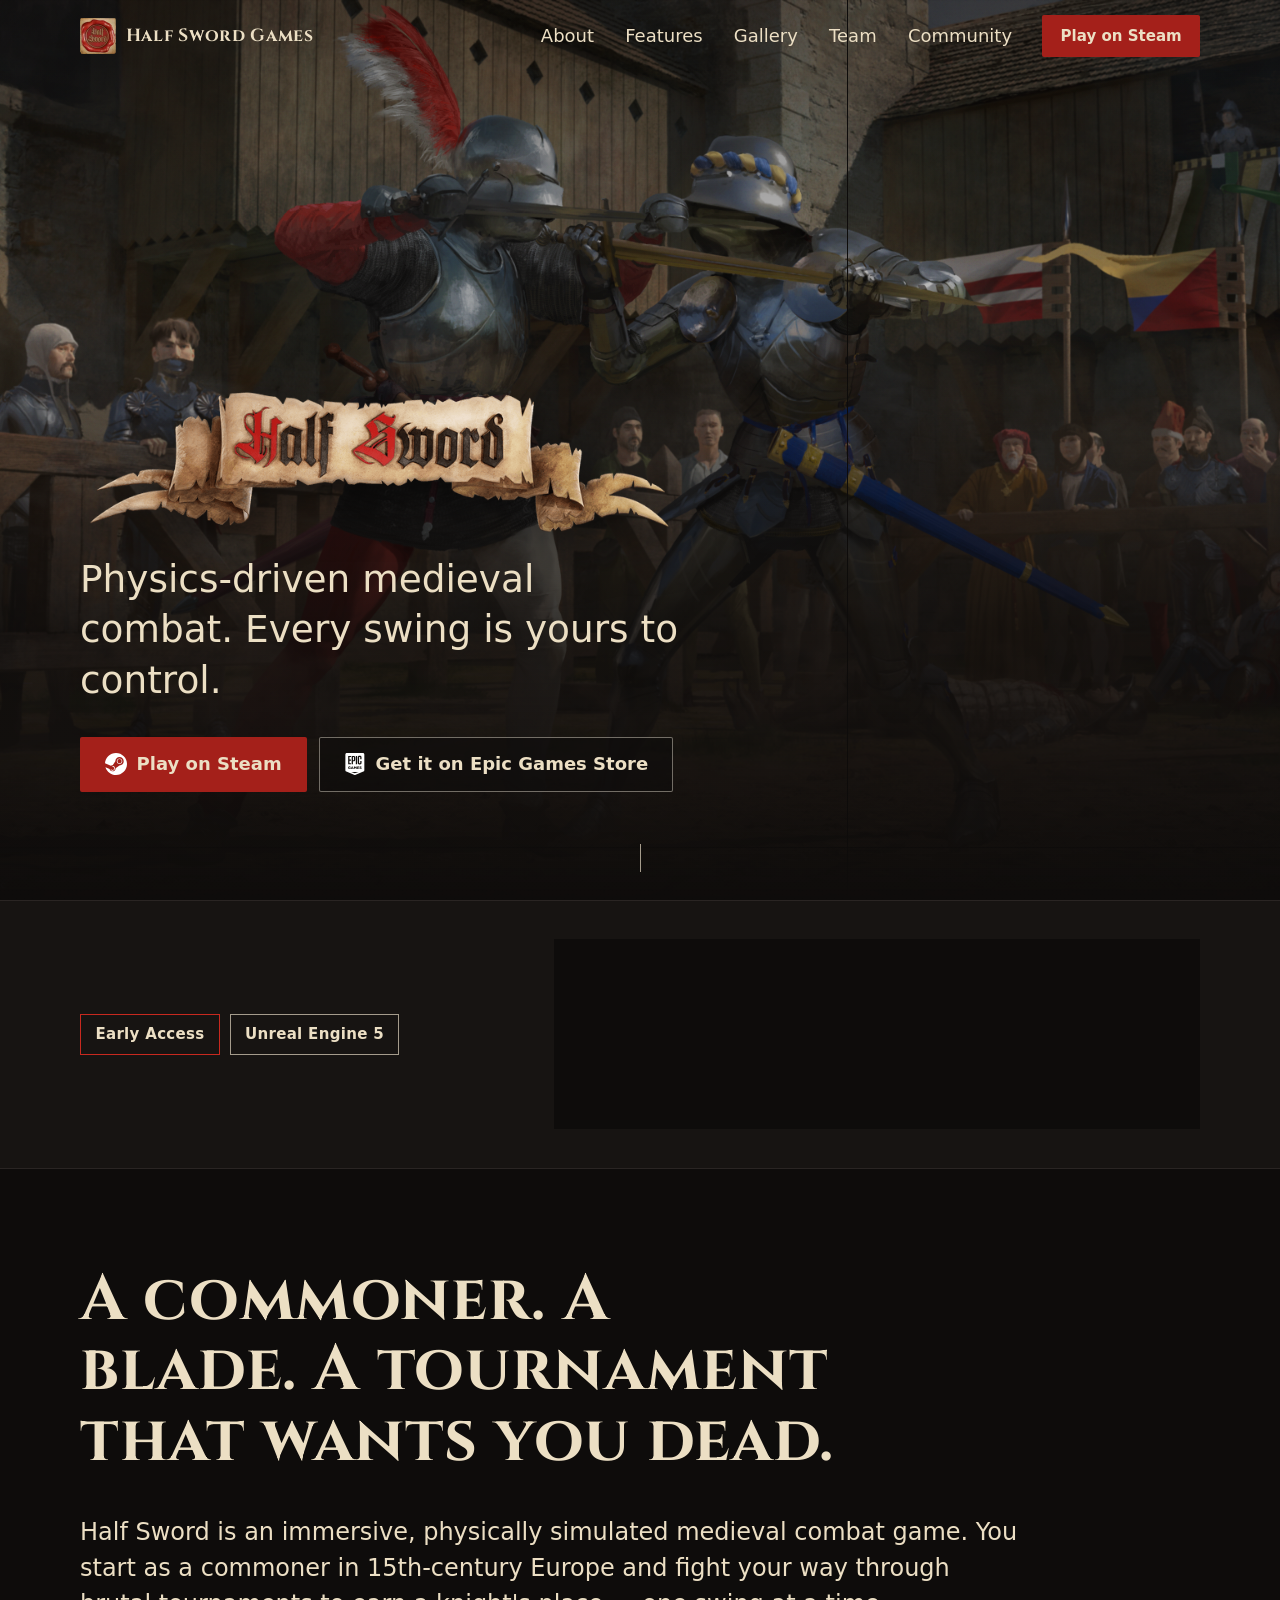
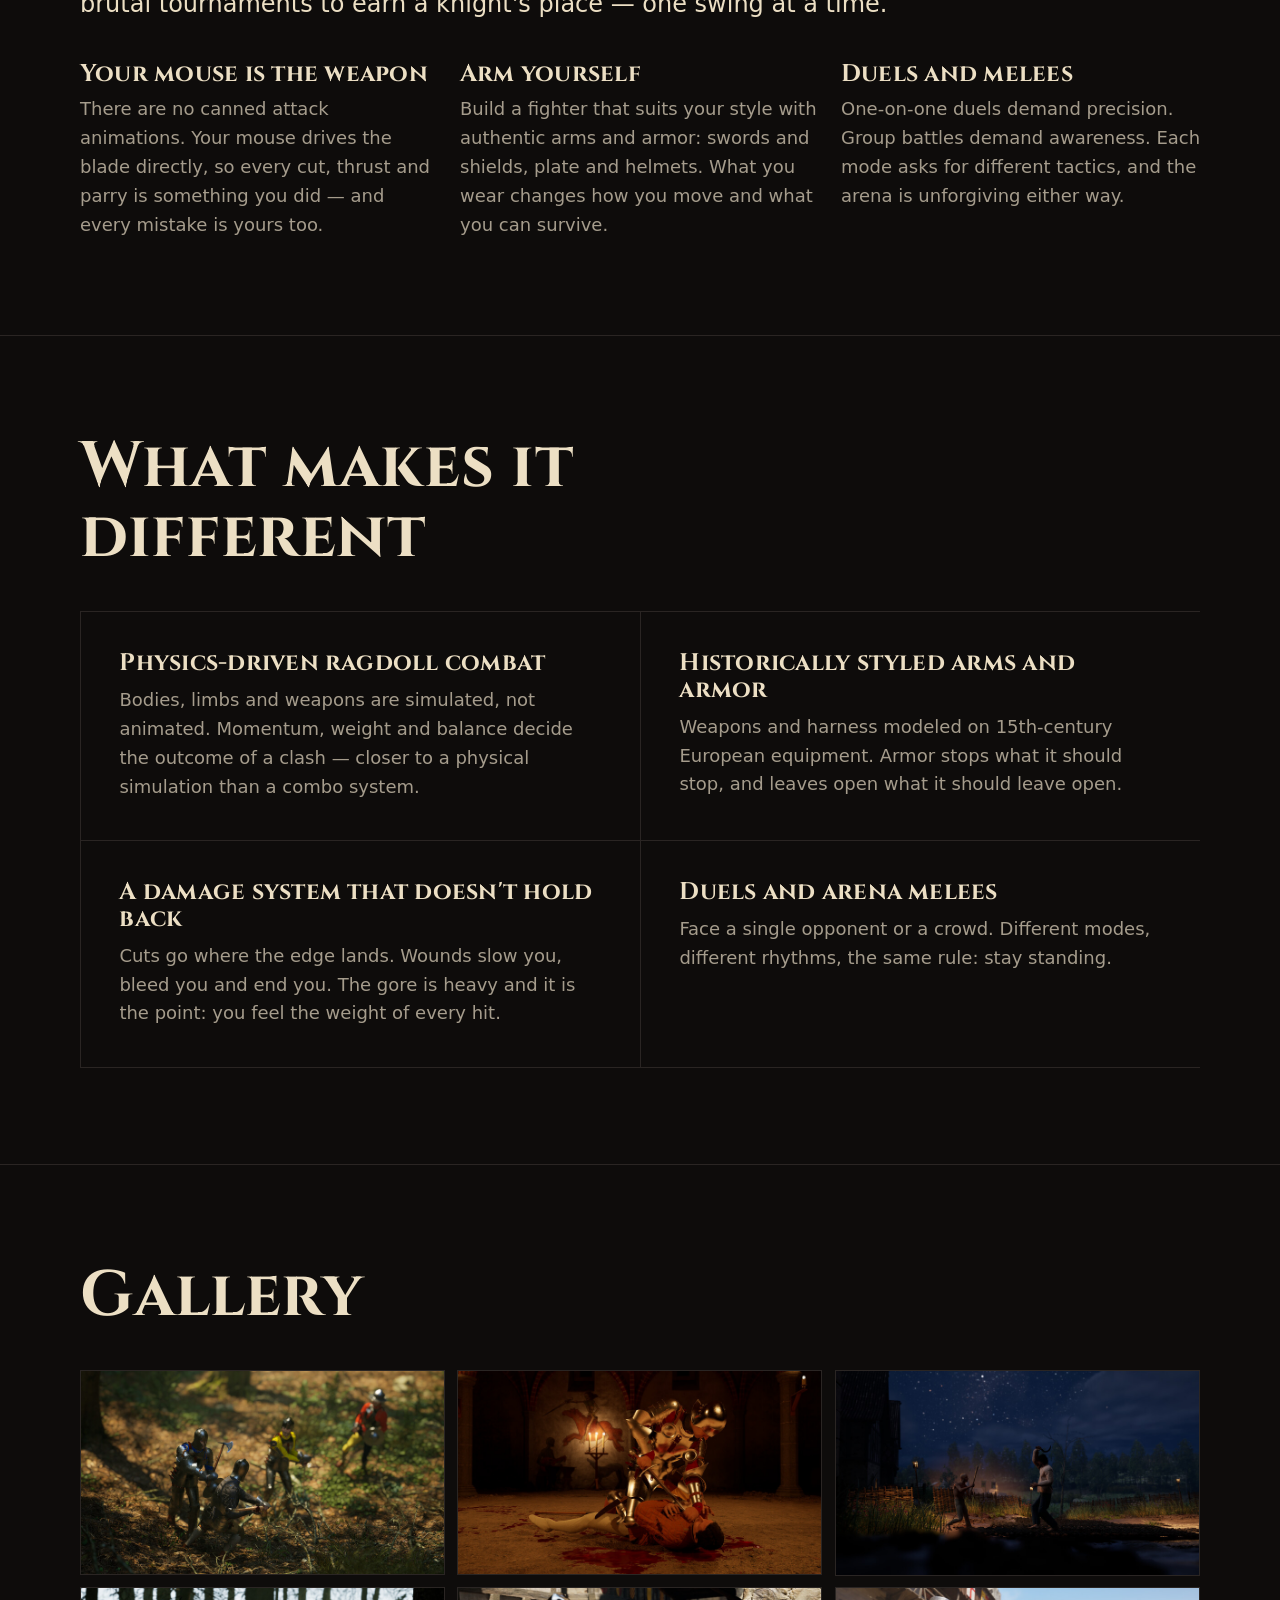
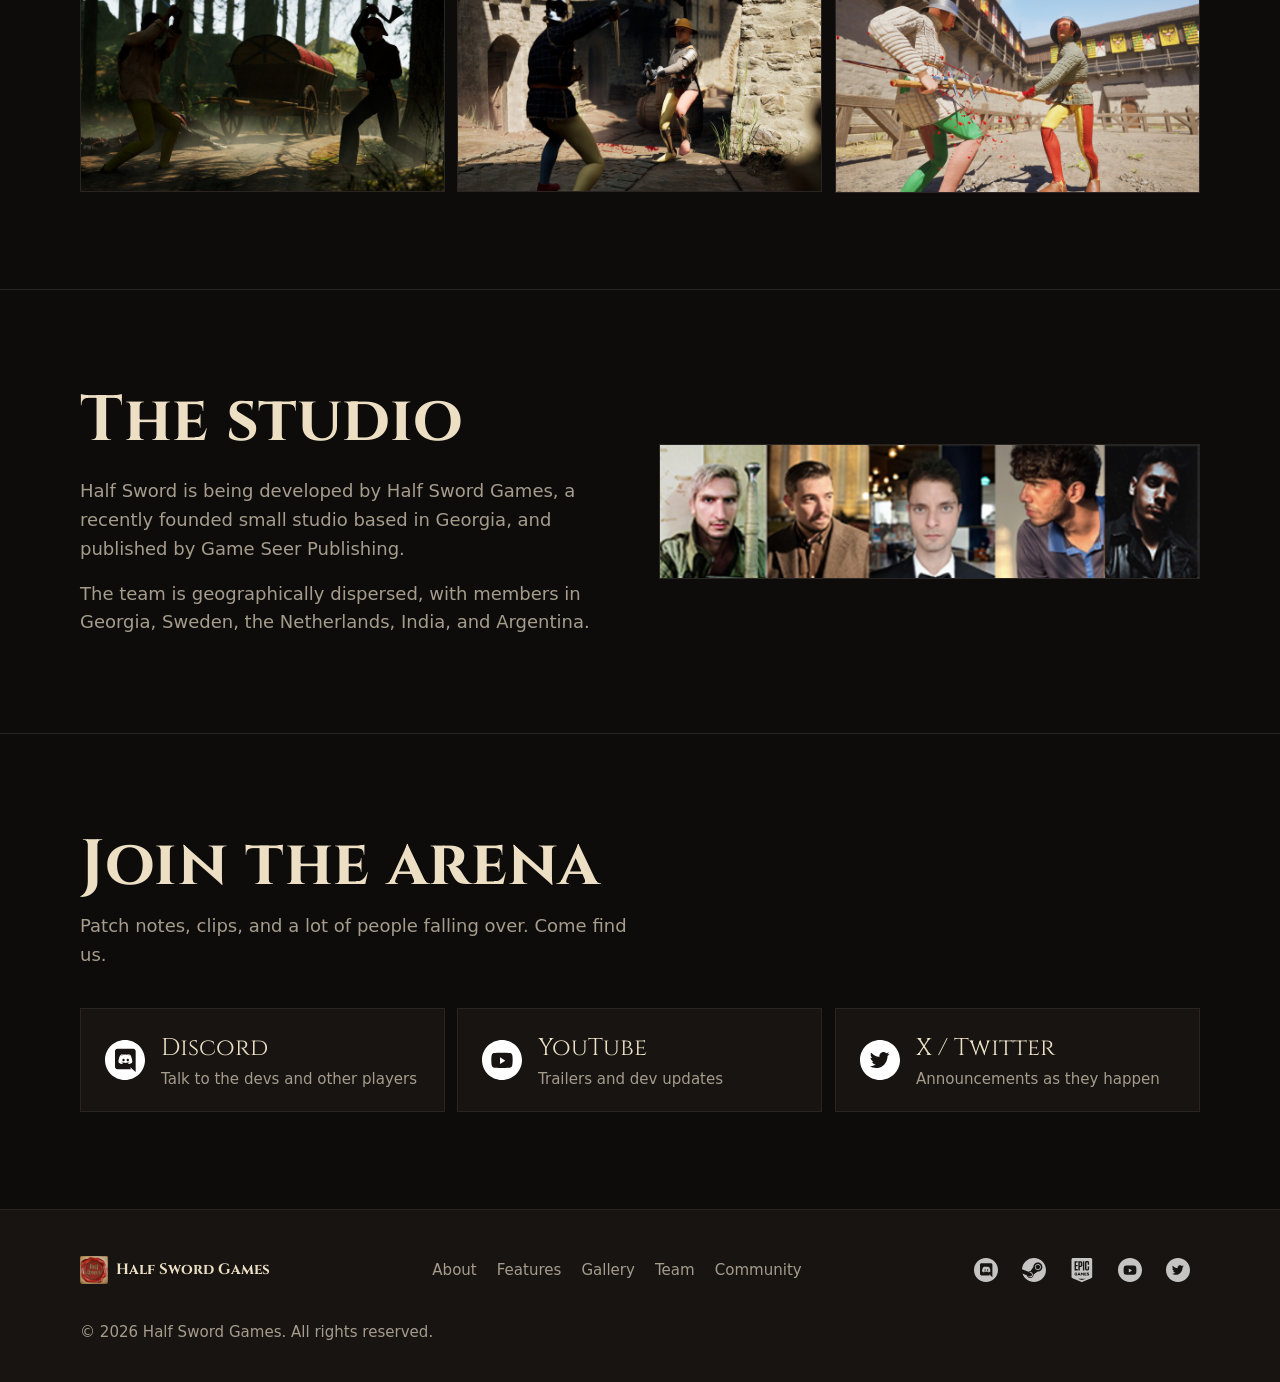
==== commit 370c708a: "Fix punctuation in team location description" ====
--- a/index.html
+++ b/index.html
@@ -274,7 +274,7 @@
         <div class="team__text" data-reveal>
           <h2 class="section__title" id="team-title">The studio</h2>
           <p>Half Sword is being developed by Half Sword Games, a recently founded small studio based in Georgia, and published by Game Seer Publishing.</p>
-          <p>The team is geographically dispersed, with members in Georgia, Sweden, the United States, the Netherlands, India and Argentina.</p>
+          <p>The team is geographically dispersed, with members in Georgia, Sweden, the Netherlands, India, and Argentina.</p>
         </div>
       </div>
     </section>
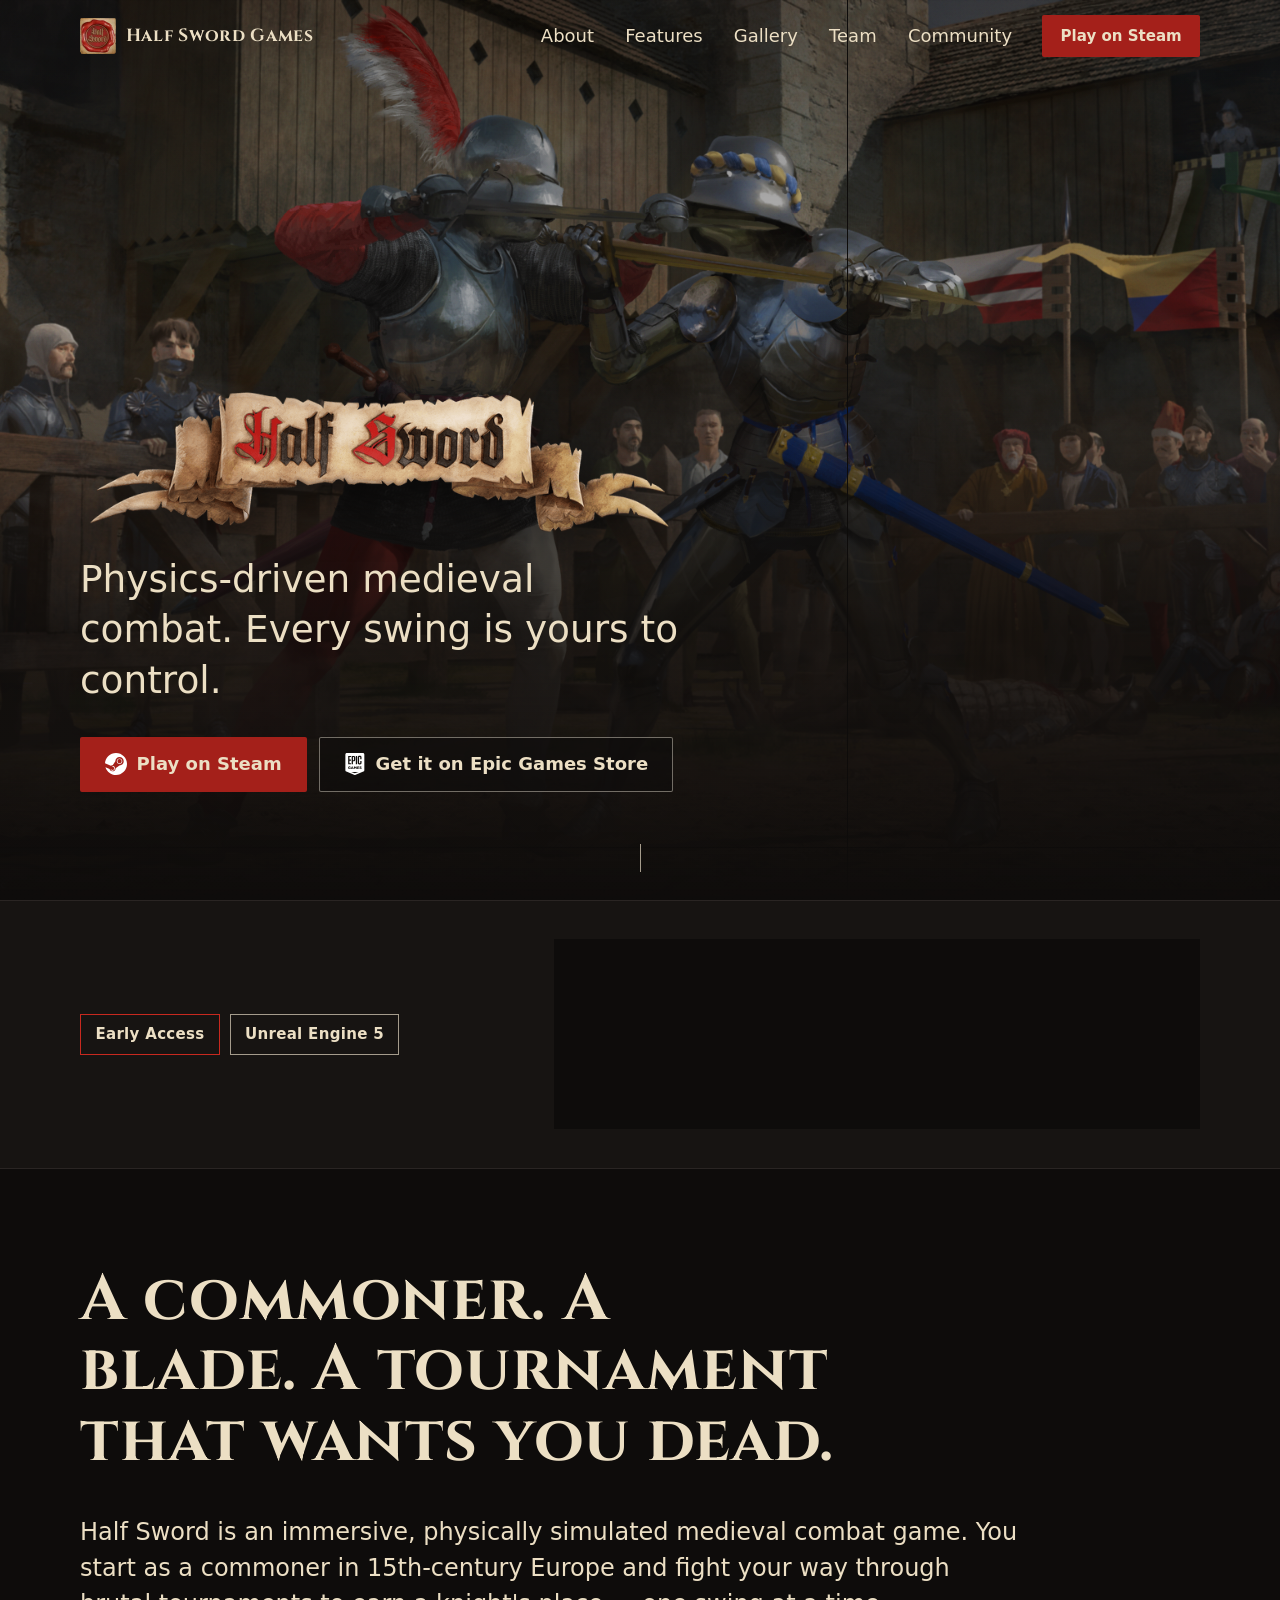
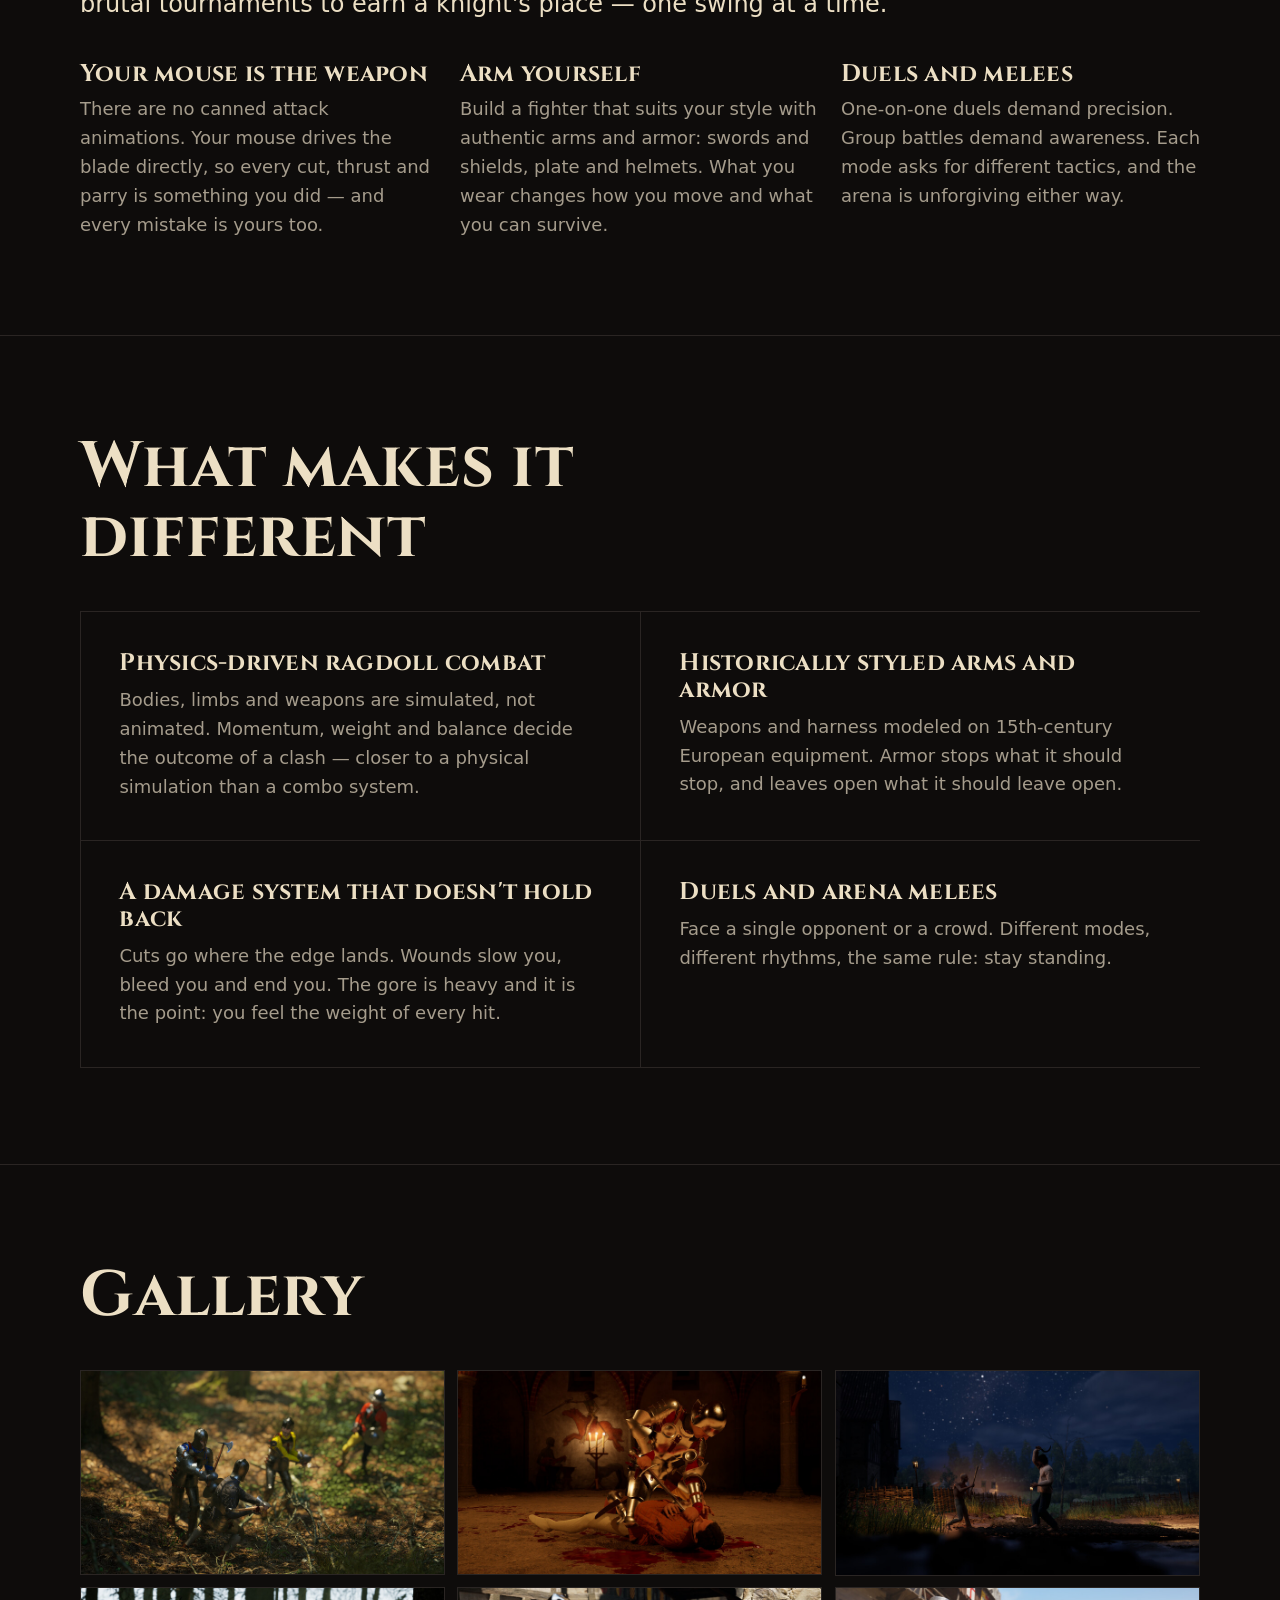
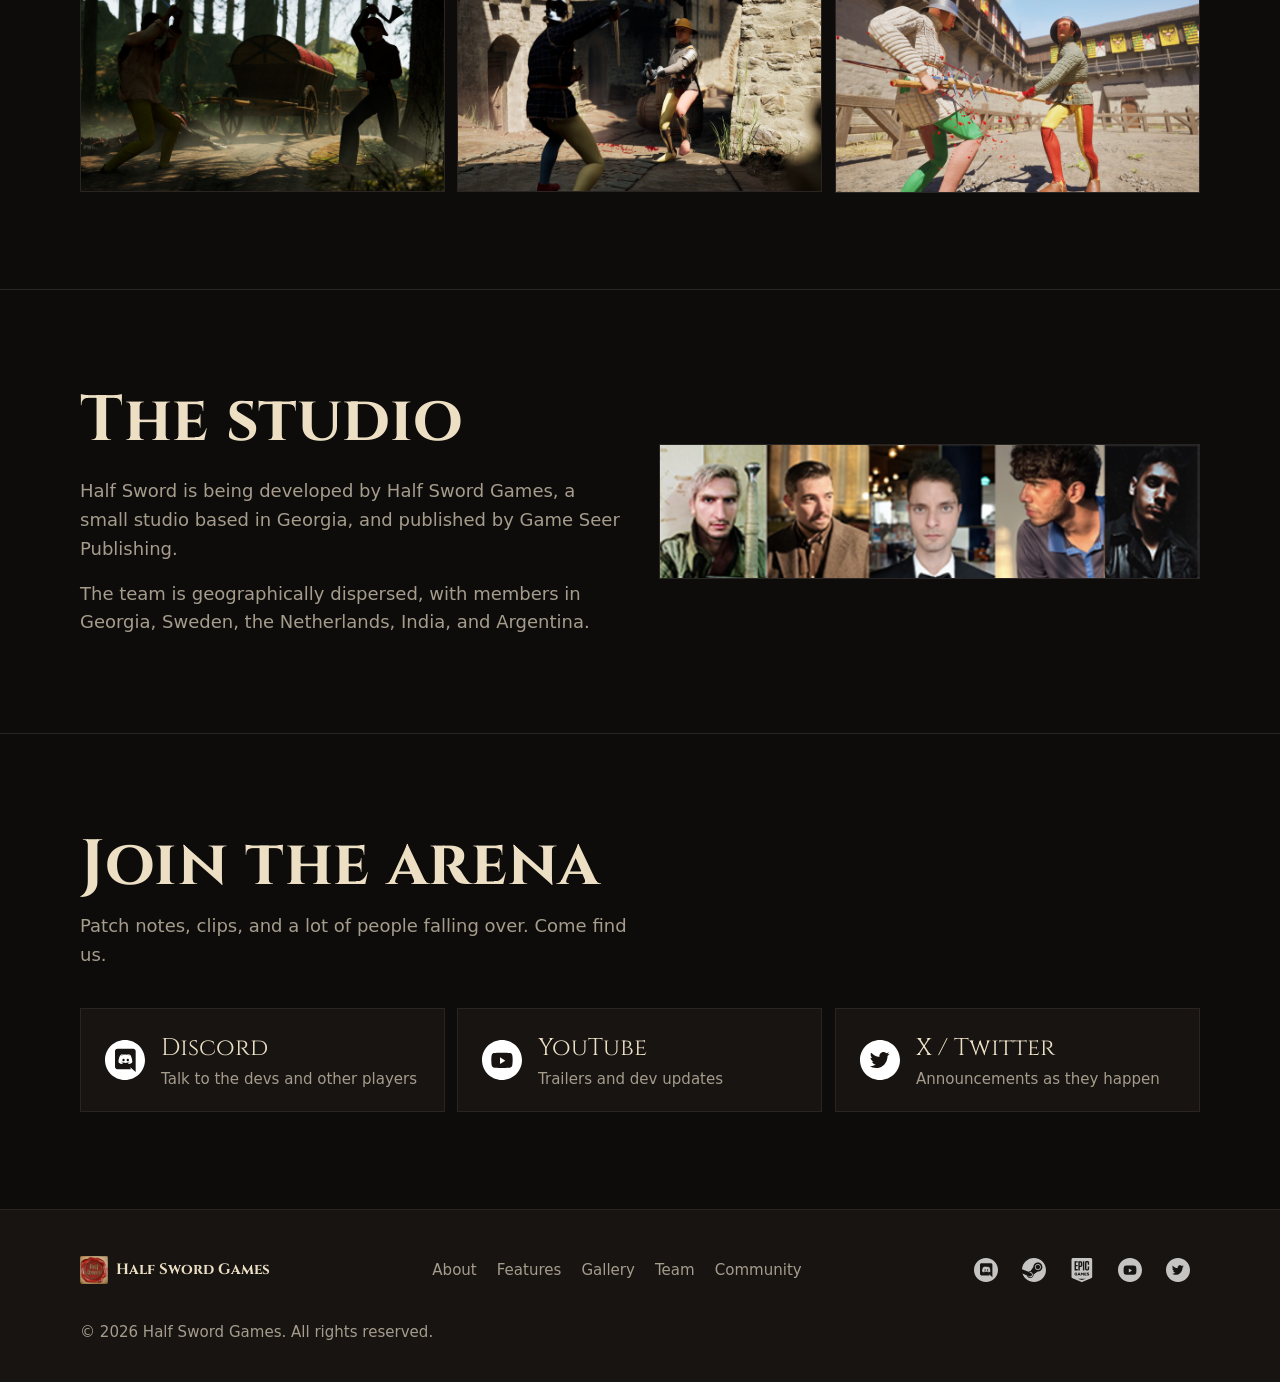
==== commit 76d7897a: "Remove 'recently founded' from studio description" ====
--- a/index.html
+++ b/index.html
@@ -273,7 +273,7 @@
         </div>
         <div class="team__text" data-reveal>
           <h2 class="section__title" id="team-title">The studio</h2>
-          <p>Half Sword is being developed by Half Sword Games, a recently founded small studio based in Georgia, and published by Game Seer Publishing.</p>
+          <p>Half Sword is being developed by Half Sword Games, a small studio based in Georgia, and published by Game Seer Publishing.</p>
           <p>The team is geographically dispersed, with members in Georgia, Sweden, the Netherlands, India, and Argentina.</p>
         </div>
       </div>
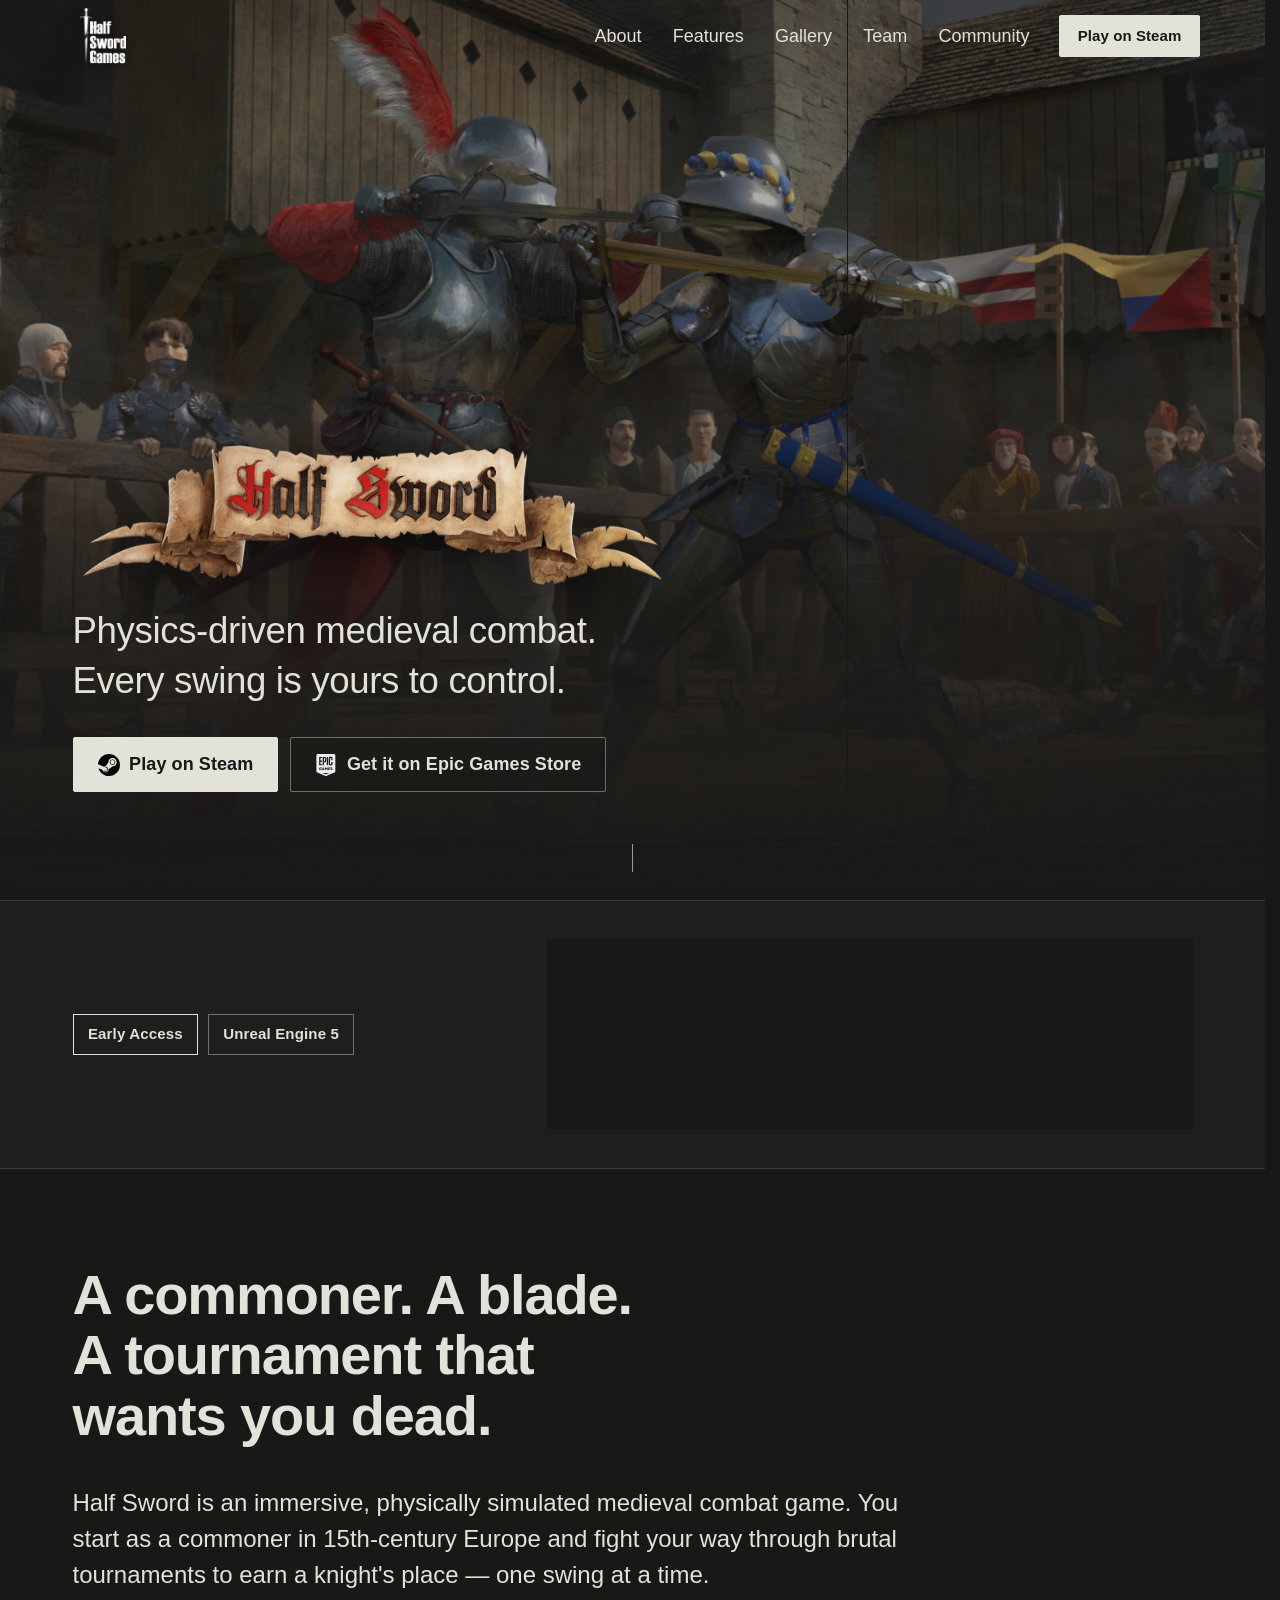
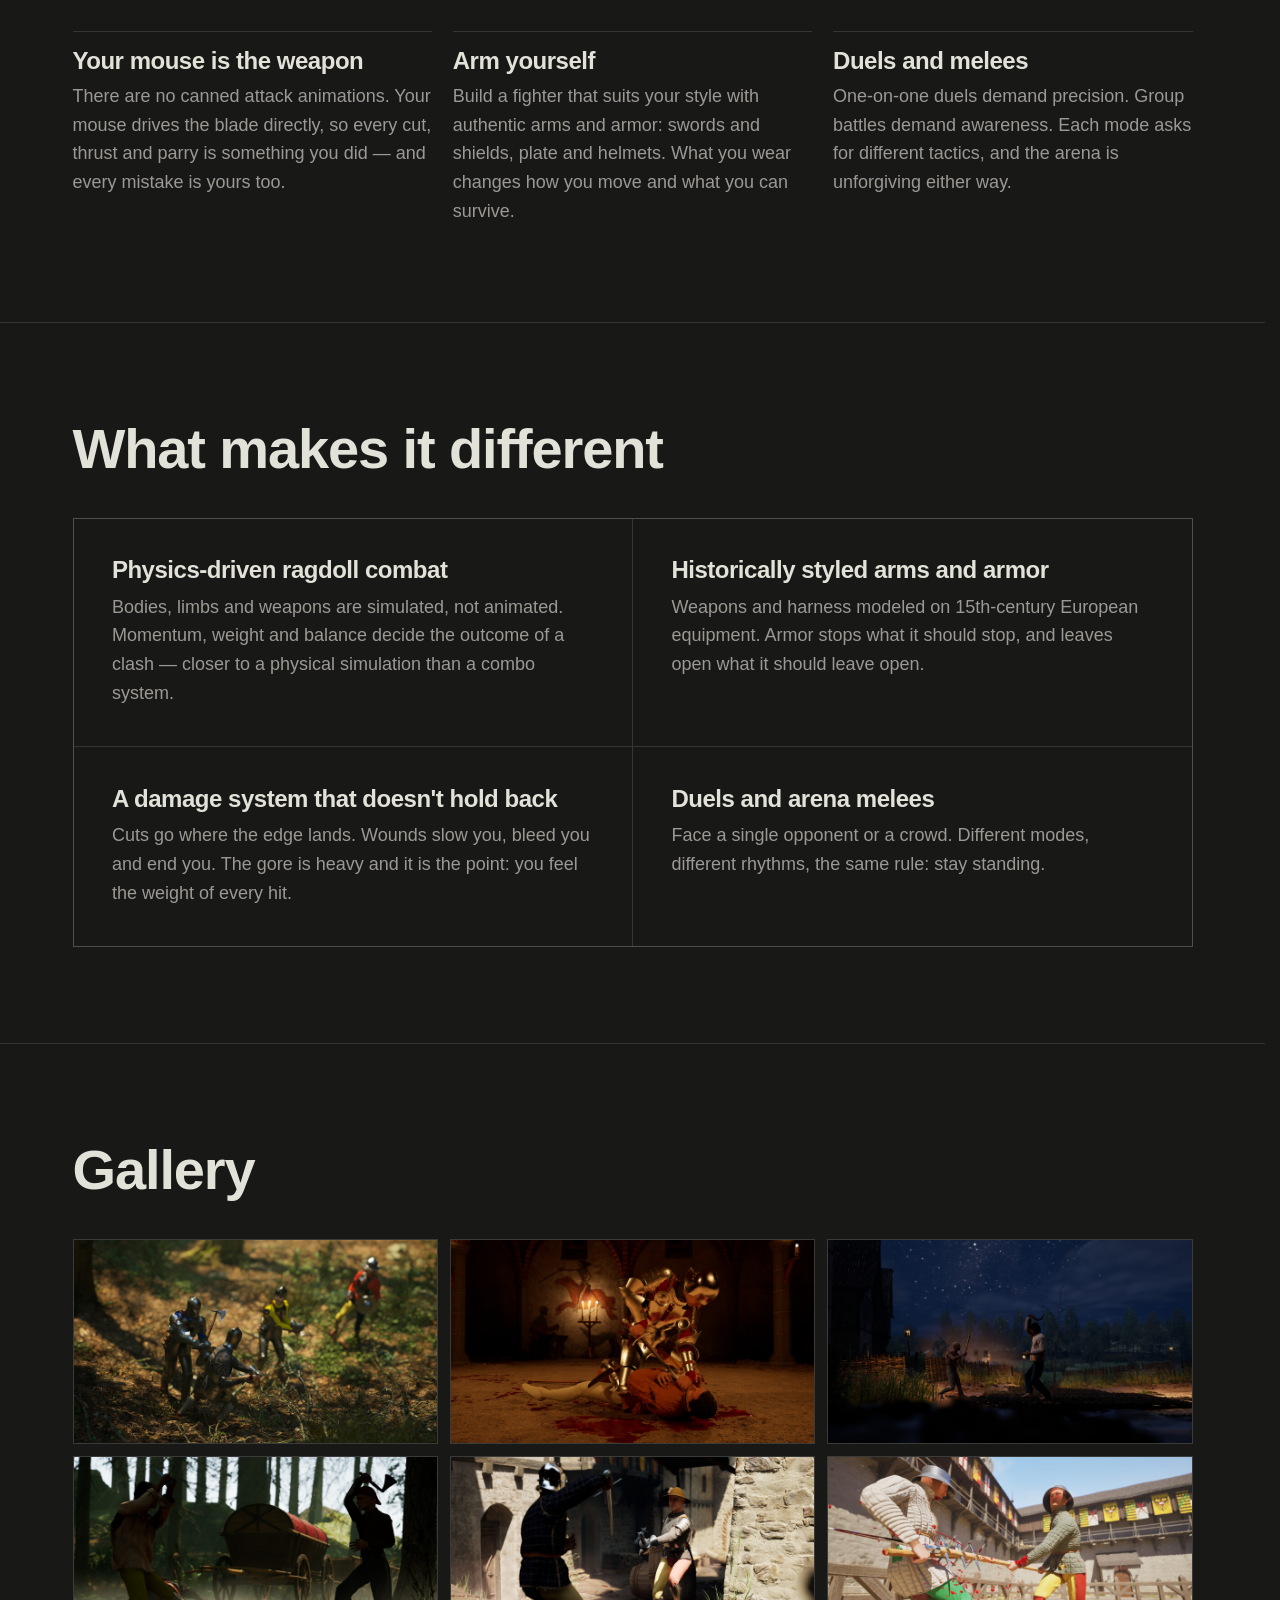
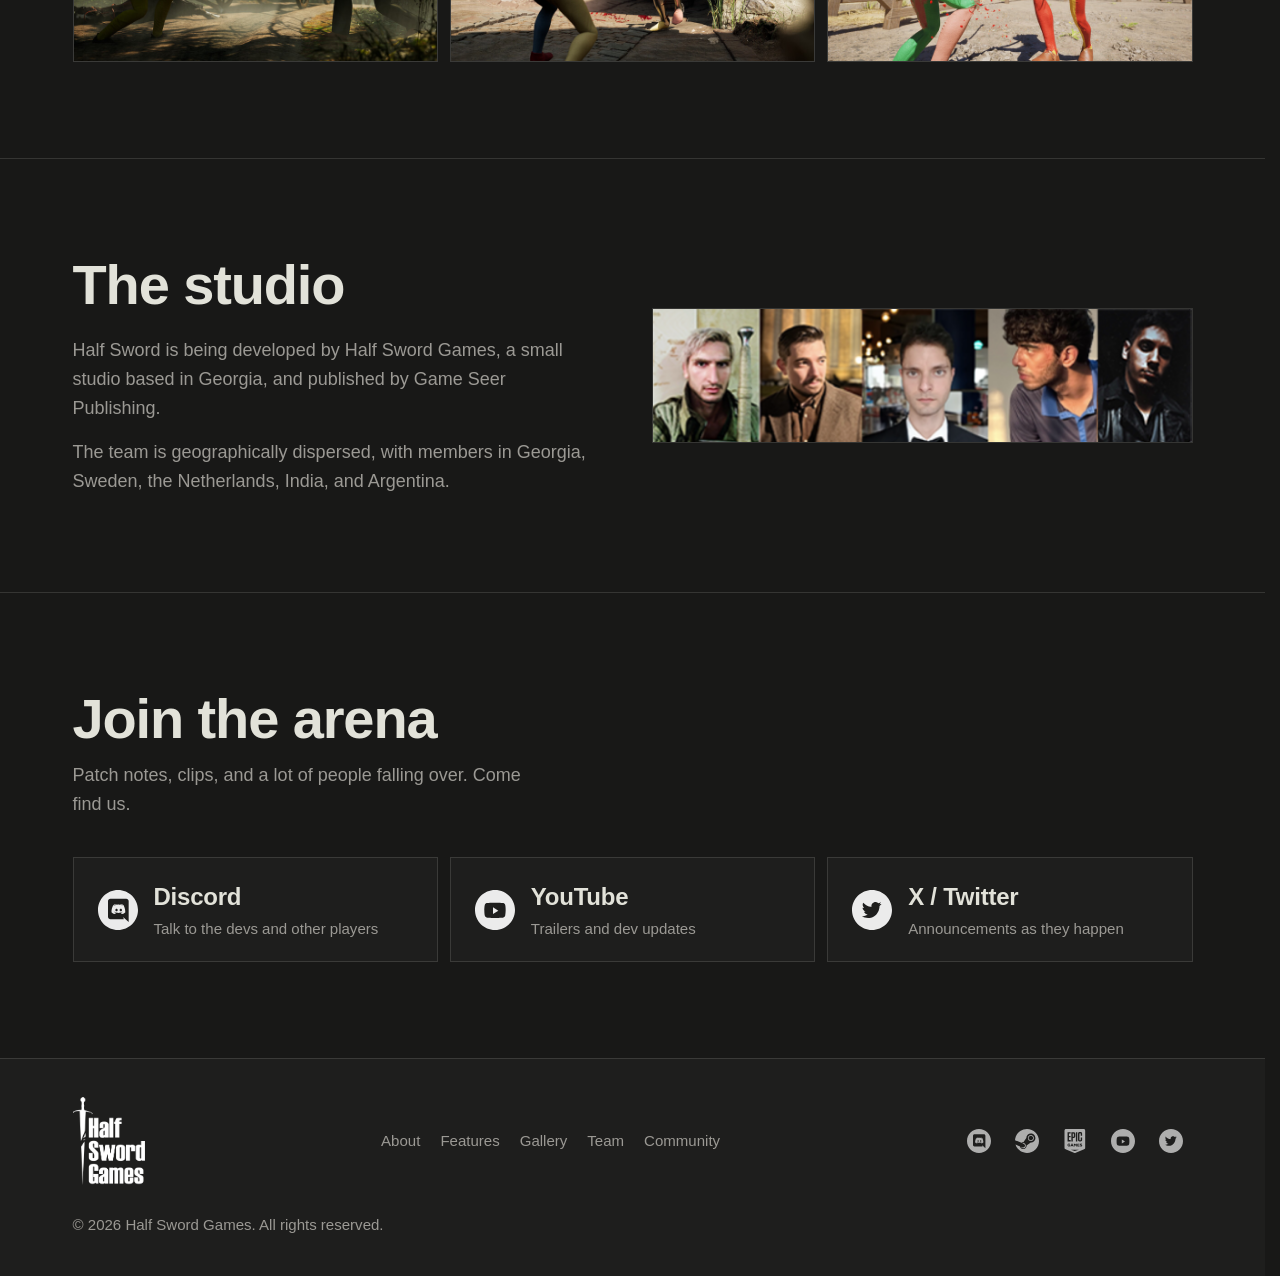
==== commit abbe4394: "Add files via upload" ====
--- a/index.html
+++ b/index.html
@@ -5,7 +5,7 @@
   <meta name="viewport" content="width=device-width, initial-scale=1.0">
   <title>Half Sword Games</title>
   <meta name="description" content="Half Sword is a physics-driven medieval combat simulator built in Unreal Engine 5. Control every swing with your mouse as a commoner-turned-knight fighting brutal 15th-century tournaments. Now in Early Access on Steam and Epic Games Store.">
-  <meta name="theme-color" content="#0e0c0b">
+  <meta name="theme-color" content="#181817">
 
   <!-- Open Graph / Twitter -->
   <!-- images/og-image.jpg is a 1200×630 composite of the wax-seal logo on the site background.
@@ -27,10 +27,12 @@
   <meta name="twitter:description" content="Every swing is yours to control. A physics-driven medieval combat simulator, now in Early Access on Steam and Epic Games Store.">
   <meta name="twitter:image" content="https://halfswordgames.github.io/images/og-image.jpg">
 
-  <!-- Same HsIconA artwork as before, resized: the 601px original was 568 KB for a favicon. -->
-  <link rel="icon" type="image/png" sizes="32x32" href="images/game-logo/favicon-32.png">
-  <link rel="icon" type="image/png" sizes="192x192" href="images/game-logo/favicon-192.png">
-  <link rel="apple-touch-icon" sizes="144x144" href="images/game-logo/hs-mark-144.png">
+  <!-- Tab / home-screen icons: the studio logo on the site ground (#181817).
+       favicon.ico sits at the repo root because browsers request /favicon.ico on their own. -->
+  <link rel="icon" href="favicon.ico" sizes="48x48">
+  <link rel="icon" type="image/png" sizes="32x32" href="images/company-logo/favicon-32.png">
+  <link rel="icon" type="image/png" sizes="192x192" href="images/company-logo/favicon-192.png">
+  <link rel="apple-touch-icon" sizes="180x180" href="images/company-logo/apple-touch-icon.png">
 
   <!-- The hero still is the largest above-the-fold image; tell the browser to fetch it first. -->
   <link rel="preload" as="image" href="images/hero.jpg" fetchpriority="high">
@@ -54,7 +56,12 @@
     "genre": ["Action", "Simulation"],
     "gamePlatform": "PC",
     "applicationCategory": "Game",
-    "author": { "@type": "Organization", "name": "Half Sword Games" },
+    "author": {
+      "@type": "Organization",
+      "name": "Half Sword Games",
+      "url": "https://halfswordgames.github.io/",
+      "logo": "https://halfswordgames.github.io/images/company-logo/hsg-logo-512.png"
+    },
     "publisher": { "@type": "Organization", "name": "Game Seer Publishing" },
     "sameAs": [
       "https://store.steampowered.com/app/2397300/Half_Sword/",
@@ -72,12 +79,12 @@
 
   <header class="site-header" id="site-header">
     <div class="site-header__inner">
+      <!-- Studio logo (images/company-logo/hsg-logo-white.png, white on transparent, 394×480).
+           It already reads "Half Sword Games", so there is no text next to it; the link's
+           aria-label carries the name for screen readers. One PNG serves every screen: it is
+           shown at 56px tall (48px on small phones), so 480px covers 3x displays and the footer. -->
       <a class="brand" href="#home" aria-label="Half Sword Games — home">
-        <picture>
-          <source type="image/webp" srcset="images/game-logo/hs-mark-72.webp 1x, images/game-logo/hs-mark-144.webp 2x">
-          <img class="brand__icon" src="images/game-logo/hs-mark-72.png" srcset="images/game-logo/hs-mark-144.png 2x" alt="" width="36" height="36">
-        </picture>
-        <span class="brand__name">Half Sword Games</span>
+        <img class="brand__logo" src="images/company-logo/hsg-logo-white.png" alt="" width="394" height="480" decoding="async">
       </a>
 
       <button class="nav-toggle" type="button" aria-expanded="false" aria-controls="site-nav" aria-label="Open menu">
@@ -315,8 +322,7 @@
   <footer class="site-footer">
     <div class="container site-footer__inner">
       <div class="site-footer__brand">
-        <img src="images/game-logo/hs-mark-72.png" srcset="images/game-logo/hs-mark-144.png 2x" alt="" width="28" height="28" loading="lazy">
-        <span>Half Sword Games</span>
+        <img class="site-footer__logo" src="images/company-logo/hsg-logo-white.png" alt="Half Sword Games" width="394" height="480" loading="lazy" decoding="async">
       </div>
 
       <nav class="site-footer__links" aria-label="Footer">
--- a/style.css
+++ b/style.css
@@ -1,32 +1,31 @@
 /* ==========================================================================
    Half Sword — style.css
-   Dark, medieval-industrial. One accent (blood red). Transform/opacity-only
-   motion, all wrapped in prefers-reduced-motion fallbacks.
+   Palette and type come from the Gamescom business card: one near-black
+   ground (#181817), one ivory (#e2e2d9), Arial throughout. There is no second
+   accent colour — emphasis is done with the ivory itself (inverted buttons,
+   hairlines, the blade edge on feature cards), exactly like the card.
+   Motion is transform/opacity only and fully disabled under reduced motion.
    ========================================================================== */
 
 /* ---------- Tokens ---------- */
 :root {
-  /* Palette sampled from the wax-seal artwork (icon.png / HsIconA.png):
-     wax red for the single accent, parchment-leaning off-white for text,
-     iron blacks for the ground. */
-  --iron:        #0e0c0b;   /* page background */
-  --forge:       #171412;   /* raised surfaces */
-  --ash:         #2a2523;   /* rules, borders */
-  --bone:        #ecdfc4;   /* primary text — parchment tint from the seal card */
-  --pewter:      #a59c8c;   /* secondary text */
-  --blood:       #a4201a;   /* accent — sampled from the wax */
-  --blood-hi:    #c8291f;   /* accent hover/focus */
-
-  --font-display: "Cinzel", "Trajan Pro", Georgia, serif;
-  --font-body: system-ui, -apple-system, "Segoe UI", Roboto, "Helvetica Neue", Arial, sans-serif;
+  --ink:      #181817;                    /* page background — sampled from the card */
+  --ink-2:    #1e1e1d;                    /* raised surfaces */
+  --ink-3:    #252524;                    /* hovered surfaces */
+  --paper:    #e2e2d9;                    /* primary text — sampled from the card */
+  --paper-hi: #f3f3ec;                    /* primary button hover */
+  --paper-2:  #9b9994;                    /* secondary text */
+  --line:     rgba(226, 226, 217, 0.14);  /* rules, borders */
+  --line-hi:  rgba(226, 226, 217, 0.42);  /* stronger borders */
+
+  --font: Arial, "Helvetica Neue", Helvetica, sans-serif;
 
   /* Fluid type scale (min at 375px, max at ~1440px) */
   --step--1: clamp(0.85rem, 0.82rem + 0.15vw, 0.95rem);
   --step-0:  clamp(1rem, 0.95rem + 0.25vw, 1.125rem);
   --step-1:  clamp(1.2rem, 1.1rem + 0.5vw, 1.5rem);
-  --step-2:  clamp(1.6rem, 1.3rem + 1.3vw, 2.5rem);
-  --step-3:  clamp(2.2rem, 1.6rem + 3vw, 4rem);
-  --step-4:  clamp(3rem, 1.6rem + 7vw, 7.5rem);
+  --step-2:  clamp(1.55rem, 1.25rem + 1.3vw, 2.4rem);
+  --step-3:  clamp(2rem, 1.45rem + 2.6vw, 3.5rem);
 
   --space-s: clamp(1rem, 0.9rem + 0.5vw, 1.5rem);
   --space-m: clamp(1.5rem, 1.2rem + 1.5vw, 3rem);
@@ -37,7 +36,7 @@
   --header-h: 72px;
 
   --ease-out: cubic-bezier(0.22, 1, 0.36, 1);
-  --dur: 480ms;
+  --ease-io:  cubic-bezier(0.65, 0, 0.35, 1);
 }
 
 /* ---------- Reset / base ---------- */
@@ -46,36 +45,45 @@
 html {
   scroll-behavior: smooth;
   scroll-padding-top: var(--header-h);
+  scrollbar-gutter: stable;         /* no layout jump when the menu/lightbox locks scrolling */
   -webkit-text-size-adjust: 100%;
+  background: var(--ink);
 }
 
 body {
   margin: 0;
-  background: var(--iron);
-  color: var(--bone);
-  font-family: var(--font-body);
+  background: var(--ink);
+  color: var(--paper);
+  font-family: var(--font);
   font-size: var(--step-0);
   line-height: 1.6;
   -webkit-font-smoothing: antialiased;
   overflow-x: hidden;
 }
 
-body.nav-open { overflow: hidden; }
+body.nav-open,
+body.is-locked { overflow: hidden; }
 
 img, video, svg { display: block; max-width: 100%; height: auto; }
 ul { margin: 0; padding: 0; list-style: none; }
 h1, h2, h3, p { margin: 0; }
 a { color: inherit; }
-
+button { font: inherit; color: inherit; }
+
+/* Arial has two weights (400/700). Headings are bold and tightly tracked so the
+   face reads as a deliberate choice rather than a fallback. */
 h1, h2, h3 {
-  font-family: var(--font-display);
+  font-family: var(--font);
   font-weight: 700;
-  line-height: 1.1;
-  letter-spacing: 0.01em;
-}
+  line-height: 1.08;
+  letter-spacing: -0.02em;
+  text-wrap: balance;
+}
+
+::selection { background: var(--paper); color: var(--ink); }
 
 :focus-visible {
-  outline: 2px solid var(--blood-hi);
+  outline: 2px solid var(--paper);
   outline-offset: 3px;
 }
 
@@ -88,9 +96,9 @@
   position: absolute;
   top: 0; left: 0;
   padding: 0.75rem 1rem;
-  background: var(--blood);
-  color: var(--bone);
-  font-weight: 600;
+  background: var(--paper);
+  color: var(--ink);
+  font-weight: 700;
   transform: translateY(-120%);
   transition: transform 200ms var(--ease-out);
   z-index: 1000;
@@ -105,39 +113,39 @@
   gap: 0.6rem;
   min-height: 52px;
   padding: 0.75rem 1.5rem;
-  font-family: var(--font-body);
+  font-family: var(--font);
   font-size: var(--step-0);
-  font-weight: 600;
+  font-weight: 700;
+  letter-spacing: 0.005em;
   text-decoration: none;
   border: 1px solid transparent;
   border-radius: 2px;
-  transition: transform 180ms var(--ease-out), background-color 180ms, border-color 180ms;
-  will-change: transform;
-}
-.btn:hover { transform: translateY(-2px); }
+  transition: transform 220ms var(--ease-out), background-color 220ms, border-color 220ms, color 220ms;
+}
 .btn:active { transform: translateY(0) scale(0.98); }
 
+/* Primary is the card inverted: ivory ground, ink text, black icon. */
 .btn--primary {
-  background: var(--blood);
-  color: var(--bone);
-}
-.btn--primary:hover { background: var(--blood-hi); }
+  background: var(--paper);
+  color: var(--ink);
+  border-color: var(--paper);
+}
+.btn--primary .btn__icon { filter: none; }
 
 .btn--secondary {
-  background: rgba(14, 12, 11, 0.55);
-  color: var(--bone);
-  border-color: rgba(233, 226, 211, 0.45);
+  background: rgba(24, 24, 23, 0.55);
+  color: var(--paper);
+  border-color: var(--line-hi);
   backdrop-filter: blur(6px);
   -webkit-backdrop-filter: blur(6px);
 }
-.btn--secondary:hover { border-color: var(--bone); }
 
 .btn--small { min-height: 42px; padding: 0.5rem 1.1rem; font-size: var(--step--1); }
 
-/* The repo's social/store SVGs are black; invert them for the dark theme. */
+/* The repo's social/store SVGs are black; invert them on dark grounds. */
 .btn__icon,
 .community__link img,
-.site-footer__social img { filter: invert(1); }
+.site-footer__social img { filter: invert(0.92); }
 
 /* ---------- Header ---------- */
 .site-header {
@@ -145,20 +153,21 @@
   inset: 0 0 auto 0;
   height: var(--header-h);
   z-index: 100;
-  transition: background-color 300ms, box-shadow 300ms;
+  animation: fade-in 600ms ease-out both;
 }
 .site-header::before {            /* background layer, faded in on scroll (opacity only) */
   content: "";
   position: absolute;
   inset: 0;
-  background: rgba(14, 12, 11, 0.9);
-  border-bottom: 1px solid var(--ash);
+  background: rgba(24, 24, 23, 0.86);
+  border-bottom: 1px solid var(--line);
   opacity: 0;
-  transition: opacity 300ms;
-  backdrop-filter: blur(10px);
-  -webkit-backdrop-filter: blur(10px);
+  transition: opacity 320ms;
+  backdrop-filter: blur(12px);
+  -webkit-backdrop-filter: blur(12px);
 }
 .site-header.is-scrolled::before { opacity: 1; }
+@keyframes fade-in { from { opacity: 0; } to { opacity: 1; } }
 
 .site-header__inner {
   position: relative;
@@ -171,41 +180,44 @@
   gap: 1rem;
 }
 
+/* The studio logo already contains the words "Half Sword Games", so the brand is the
+   logo alone. z-index keeps it visible above the mobile menu overlay. */
 .brand {
+  position: relative;
+  z-index: 110;
   display: flex;
   align-items: center;
-  gap: 0.6rem;
   text-decoration: none;
   transform-origin: left center;
-  transition: transform 300ms var(--ease-out);
-}
-.site-header.is-scrolled .brand { transform: scale(0.88); }  /* "condenses" without layout work */
-.brand__icon { width: 36px; height: 36px; }
-.brand__name {
-  font-family: var(--font-display);
-  font-weight: 700;
-  font-size: 1.1rem;
-  letter-spacing: 0.04em;
-}
+  transition: transform 320ms var(--ease-out), opacity 200ms;
+}
+.brand__logo {
+  height: 56px;
+  width: auto;
+  filter: drop-shadow(0 2px 6px rgba(0, 0, 0, 0.45));   /* keeps it legible over the hero footage */
+}
+.site-header.is-scrolled .brand { transform: scale(0.86); }  /* "condenses" without layout work */
+.site-header.is-scrolled .brand__logo { filter: none; }
+@media (max-width: 479.98px) { .brand__logo { height: 48px; } }
 
 .site-nav__list { display: flex; gap: 0.25rem; }
 .site-nav__list a {
   display: inline-block;
   padding: 0.6rem 0.85rem;
   text-decoration: none;
-  color: var(--bone);
-  font-weight: 500;
+  color: var(--paper);
   position: relative;
-}
-.site-nav__list a::after {        /* red underline that grows in on hover — transform only */
+  transition: opacity 200ms;
+}
+.site-nav__list a::after {        /* underline that grows in on hover — transform only */
   content: "";
   position: absolute;
-  left: 0.85rem; right: 0.85rem; bottom: 0.35rem;
-  height: 2px;
-  background: var(--blood-hi);
+  left: 0.85rem; right: 0.85rem; bottom: 0.4rem;
+  height: 1px;
+  background: var(--paper);
   transform: scaleX(0);
   transform-origin: left;
-  transition: transform 220ms var(--ease-out);
+  transition: transform 260ms var(--ease-out);
 }
 .site-nav__list a:hover::after,
 .site-nav__list a:focus-visible::after { transform: scaleX(1); }
@@ -226,8 +238,8 @@
   position: absolute;
   left: 12px;
   width: 24px; height: 2px;
-  background: var(--bone);
-  transition: transform 300ms var(--ease-out), opacity 200ms;
+  background: var(--paper);
+  transition: transform 320ms var(--ease-out), opacity 200ms;
 }
 .nav-toggle__bar:nth-child(1) { top: 16px; }
 .nav-toggle__bar:nth-child(2) { top: 23px; }
@@ -243,38 +255,39 @@
     position: fixed;
     inset: 0;
     z-index: 105;
-    background: var(--iron);
+    background: var(--ink);
     display: flex;
     flex-direction: column;
     justify-content: center;
-    padding: calc(var(--header-h) + 1rem) var(--gutter) 2rem;
+    padding: calc(var(--header-h) + 1rem) var(--gutter) max(2rem, env(safe-area-inset-bottom));
     transform: translateX(100%);
     visibility: hidden;
-    transition: transform 380ms var(--ease-out), visibility 0s linear 380ms;
+    transition: transform 420ms var(--ease-io), visibility 0s linear 420ms;
   }
   .site-nav.is-open {
     transform: translateX(0);
     visibility: visible;
-    transition: transform 380ms var(--ease-out), visibility 0s;
+    transition: transform 420ms var(--ease-out), visibility 0s;
   }
 
   .site-nav__list { flex-direction: column; gap: 0; }
   .site-nav__list li {
-    border-bottom: 1px solid var(--ash);
+    border-bottom: 1px solid var(--line);
     opacity: 0;
     transform: translateX(24px);
-    transition: opacity 300ms, transform 400ms var(--ease-out);
+    transition: opacity 300ms, transform 420ms var(--ease-out);
   }
   .site-nav.is-open .site-nav__list li {
     opacity: 1;
     transform: translateX(0);
-    transition-delay: calc(80ms + var(--i, 0) * 50ms);
+    transition-delay: calc(90ms + var(--i, 0) * 50ms);
   }
   .site-nav__list a {
     display: block;
     padding: 1.1rem 0.25rem;      /* large tap target */
-    font-family: var(--font-display);
-    font-size: var(--step-1);
+    font-size: var(--step-2);
+    font-weight: 700;
+    letter-spacing: -0.02em;
   }
   .site-nav__list a::after { display: none; }
 
@@ -282,9 +295,9 @@
     margin-top: 2rem;
     opacity: 0;
     transform: translateX(24px);
-    transition: opacity 300ms, transform 400ms var(--ease-out);
+    transition: opacity 300ms, transform 420ms var(--ease-out);
   }
-  .site-nav.is-open .site-nav__store { opacity: 1; transform: none; transition-delay: 380ms; }
+  .site-nav.is-open .site-nav__store { opacity: 1; transform: none; transition-delay: 400ms; }
   .site-nav__store .btn { width: 100%; min-height: 56px; font-size: var(--step-0); }
 }
 
@@ -330,7 +343,7 @@
 }
 .hero__video {
   opacity: 0;
-  transition: opacity 900ms ease-out;
+  transition: opacity 1000ms ease-out;
 }
 .hero__video.is-playing { opacity: 1; }
 @keyframes hero-zoom {
@@ -343,7 +356,7 @@
   inset: 0;
   z-index: -1;
   background:
-    linear-gradient(to top, var(--iron) 0%, rgba(14, 12, 11, 0.85) 30%, rgba(14, 12, 11, 0.25) 65%, rgba(14, 12, 11, 0.55) 100%);
+    linear-gradient(to top, var(--ink) 0%, rgba(24, 24, 23, 0.86) 30%, rgba(24, 24, 23, 0.25) 65%, rgba(24, 24, 23, 0.55) 100%);
 }
 
 .hero__content {
@@ -355,9 +368,9 @@
   text-align: center;
 }
 
-/* The parchment banner is the wordmark: it sits as the h1, with a soft shadow so it reads as an
-   object hanging in front of the footage. It is a wide strip (about 4.2:1), so it is sized by
-   width and always keeps its own aspect ratio. */
+/* The parchment banner is the game wordmark: it sits as the h1, with a soft shadow so it reads
+   as an object hanging in front of the footage. It is a wide strip (about 4.2:1), so it is
+   sized by width and always keeps its own aspect ratio. */
 .hero__title {
   margin: 0;
   line-height: 0;
@@ -376,7 +389,7 @@
   margin: 1.25rem auto 0;
   font-size: var(--step-1);
   line-height: 1.35;
-  color: var(--bone);
+  color: var(--paper);
 }
 
 .hero__actions {
@@ -395,17 +408,17 @@
 .hero__title, .hero__hook, .hero__actions {
   opacity: 0;
   transform: translateY(18px);
-  animation: rise 700ms var(--ease-out) forwards;
-}
-.hero__title   { animation-delay: 80ms; }
-.hero__hook    { animation-delay: 300ms; }
-.hero__actions { animation-delay: 440ms; }
+  animation: rise 800ms var(--ease-out) forwards;
+}
+.hero__title   { animation-delay: 120ms; }
+.hero__hook    { animation-delay: 340ms; }
+.hero__actions { animation-delay: 480ms; }
 @keyframes rise { to { opacity: 1; transform: translateY(0); } }
 
-/* The banner settles in once: scale 1.06 → 1, opacity only otherwise. */
+/* The banner settles in once: scale 1.06 → 1. */
 .hero__wordmark {
   transform: scale(1.06);
-  animation: press 900ms var(--ease-out) 120ms forwards;
+  animation: press 1000ms var(--ease-out) 160ms forwards;
 }
 @keyframes press { to { transform: scale(1); } }
 
@@ -420,7 +433,7 @@
 }
 .hero__scroll-line {
   width: 1px; height: 28px;
-  background: var(--pewter);
+  background: var(--paper-2);
   transform-origin: top;
   animation: scroll-hint 1.8s ease-in-out infinite;
 }
@@ -429,20 +442,22 @@
   40%  { transform: scaleY(1); opacity: 1; }
   100% { transform: scaleY(1) translateY(14px); opacity: 0; }
 }
+/* On short landscape phones the hint would sit on the buttons. */
+@media (max-height: 560px) { .hero__scroll { display: none; } }
 
 @media (min-width: 1024px) {
   .hero__content { text-align: left; }
   /* Left-aligned with the copy; ~half the column so the hook and buttons still read as one block. */
   .hero__wordmark { width: clamp(480px, 46vw, 640px); margin-inline: 0; }
-  .hero__hook { margin-left: 0; max-width: 26ch; font-size: var(--step-2); }
+  .hero__hook { margin-left: 0; max-width: 26ch; font-size: var(--step-2); letter-spacing: -0.01em; }
   .hero__actions { justify-content: flex-start; }
 }
 
 /* ---------- Trust strip ---------- */
 .trust {
-  border-top: 1px solid var(--ash);
-  border-bottom: 1px solid var(--ash);
-  background: var(--forge);
+  border-top: 1px solid var(--line);
+  border-bottom: 1px solid var(--line);
+  background: var(--ink-2);
   padding: var(--space-m) 0;
 }
 .trust__inner {
@@ -454,40 +469,44 @@
 .badges { display: flex; flex-wrap: wrap; justify-content: center; gap: 0.6rem; }
 .badge {
   padding: 0.45rem 0.9rem;
-  border: 1px solid var(--pewter);
-  color: var(--bone);
+  border: 1px solid var(--line-hi);
+  color: var(--paper);
   font-size: var(--step--1);
-  font-weight: 600;
-  letter-spacing: 0.02em;
-}
-.badge:first-child { border-color: var(--blood-hi); }
-
-.steam-widget { width: 100%; max-width: 646px; }
+  font-weight: 700;
+  letter-spacing: 0.01em;
+}
+.badge:first-child { border-color: var(--paper); }
+
+/* The official Steam widget is a fixed 646×190 document; it cannot reflow. The iframe keeps
+   that size and script.js scales it down (transform) to whatever width the strip has, so on
+   phones you see the whole widget instead of a clipped corner of it. */
+.steam-widget {
+  position: relative;
+  width: 100%;
+  max-width: 646px;
+  height: 190px;               /* script.js updates this to match the scaled iframe */
+  overflow: hidden;
+}
 .steam-widget iframe {
   display: block;
-  width: 100%;
+  width: 646px;
+  height: 190px;
   border: 0;
-  background: var(--iron);
-}
-.steam-widget__note {
-  margin-top: 0.5rem;
-  text-align: center;
-  font-size: var(--step--1);
-  color: var(--pewter);
+  background: var(--ink);
+  transform-origin: top left;
 }
 
 @media (min-width: 1024px) {
   .trust__inner { flex-direction: row; justify-content: space-between; }
-  .steam-widget__note { text-align: left; }
 }
 
 /* ---------- Generic section ---------- */
 .section { padding: var(--space-l) 0; }
-.section + .section { border-top: 1px solid var(--ash); }
+.section + .section { border-top: 1px solid var(--line); }
 
 .section__title {
   font-size: var(--step-3);
-  max-width: 18ch;
+  max-width: 20ch;
   margin-bottom: var(--space-m);
 }
 
@@ -503,11 +522,15 @@
   gap: var(--space-m) var(--space-s);
   grid-template-columns: 1fr;
 }
+.about__item {
+  padding-top: 1rem;
+  border-top: 1px solid var(--line);
+}
 .about__item h3 {
   font-size: var(--step-1);
   margin-bottom: 0.5rem;
 }
-.about__item p { color: var(--pewter); max-width: 44ch; }
+.about__item p { color: var(--paper-2); max-width: 44ch; }
 
 @media (min-width: 768px) {
   .about__grid { grid-template-columns: repeat(3, 1fr); }
@@ -517,33 +540,34 @@
 .feature-list {
   display: grid;
   gap: 1px;                 /* hairline grid drawn by the background showing through */
-  background: var(--ash);
-  border: 1px solid var(--ash);
+  background: var(--line);
+  border: 1px solid var(--line);
   grid-template-columns: 1fr;
 }
 .feature {
   position: relative;
-  background: var(--iron);
+  background: var(--ink);
   padding: clamp(1.5rem, 3vw, 2.5rem);
   overflow: hidden;
+  transition: background-color 260ms;
 }
 .feature::before {          /* blade-edge accent that slides in on hover/focus — transform only */
   content: "";
   position: absolute;
   left: 0; top: 0; bottom: 0;
-  width: 4px;
-  background: var(--blood-hi);
+  width: 3px;
+  background: var(--paper);
   transform: scaleY(0);
   transform-origin: bottom;
-  transition: transform 320ms var(--ease-out);
-}
-.feature:hover::before,
+  transition: transform 360ms var(--ease-out);
+}
+.feature:focus-within { background: var(--ink-2); }
 .feature:focus-within::before { transform: scaleY(1); }
 .feature h3 {
   font-size: var(--step-1);
   margin-bottom: 0.6rem;
 }
-.feature p { color: var(--pewter); max-width: 48ch; }
+.feature p { color: var(--paper-2); max-width: 48ch; }
 
 @media (min-width: 640px) {
   .feature-list { grid-template-columns: repeat(2, 1fr); }
@@ -559,18 +583,19 @@
   display: block;
   width: 100%;
   padding: 0;
-  border: 1px solid var(--ash);
-  background: var(--forge);
+  border: 1px solid var(--line);
+  background: var(--ink-2);
   cursor: zoom-in;
   overflow: hidden;
   aspect-ratio: 16 / 9;
+  transition: border-color 240ms;
 }
 .gallery__item img {
   width: 100%; height: 100%;
   object-fit: cover;
-  transition: transform 500ms var(--ease-out);
-}
-.gallery__item:hover img,
+  transition: transform 600ms var(--ease-out), opacity 300ms;
+}
+.gallery__item:focus-visible { border-color: var(--paper); }
 .gallery__item:focus-visible img { transform: scale(1.04); }
 
 @media (min-width: 480px)  { .gallery__grid { grid-template-columns: repeat(2, 1fr); } }
@@ -578,18 +603,21 @@
 
 /* ---------- Lightbox ---------- */
 .lightbox {
+  position: fixed;
+  inset: 0;                 /* stretch to the viewport edges — no 100vw, so no overlap with a scrollbar gutter */
+  width: auto;
+  height: auto;
+  margin: 0;
   border: 0;
   padding: 0;
-  width: 100vw;
-  height: 100vh;
-  height: 100dvh;
   max-width: none;
   max-height: none;
-  background: rgba(8, 7, 6, 0.96);
-  color: var(--bone);
+  background: rgba(24, 24, 23, 0.97);
+  color: var(--paper);
   overflow: hidden;
-}
-.lightbox::backdrop { background: rgba(8, 7, 6, 0.96); }
+  touch-action: pan-y pinch-zoom;      /* horizontal swipes are ours (script.js) */
+}
+.lightbox::backdrop { background: rgba(24, 24, 23, 0.97); }
 .lightbox[open] { display: grid; place-items: center; }
 
 .lightbox__figure {
@@ -599,7 +627,7 @@
   gap: 0.75rem;
   opacity: 0;
   transform: scale(0.96);
-  transition: opacity 240ms, transform 320ms var(--ease-out);
+  transition: opacity 260ms, transform 360ms var(--ease-out);
 }
 .lightbox.is-shown .lightbox__figure { opacity: 1; transform: scale(1); }
 
@@ -609,12 +637,15 @@
   max-height: 78dvh;
   object-fit: contain;
   margin-inline: auto;
-}
+  transition: opacity 220ms;
+}
+.lightbox__img.is-loading { opacity: 0; }   /* cross-fades when stepping between images */
 .lightbox__caption {
   text-align: center;
-  color: var(--pewter);
+  color: var(--paper-2);
   font-size: var(--step--1);
 }
+.lightbox__caption:empty { display: none; }
 
 .lightbox__close,
 .lightbox__nav {
@@ -622,24 +653,22 @@
   display: grid;
   place-items: center;
   width: 52px; height: 52px;
-  background: rgba(23, 20, 18, 0.85);
-  border: 1px solid var(--ash);
-  color: var(--bone);
+  background: rgba(30, 30, 29, 0.85);
+  border: 1px solid var(--line);
+  color: var(--paper);
   font-size: 1.8rem;
   line-height: 1;
   cursor: pointer;
-  transition: transform 160ms var(--ease-out), border-color 160ms;
-}
-.lightbox__close:hover, .lightbox__nav:hover { border-color: var(--blood-hi); transform: scale(1.05); }
+  transition: transform 180ms var(--ease-out), border-color 180ms;
+}
 .lightbox__close { top: max(0.75rem, env(safe-area-inset-top)); right: max(0.75rem, env(safe-area-inset-right)); }
 .lightbox__nav { top: 50%; transform: translateY(-50%); }
-.lightbox__nav:hover { transform: translateY(-50%) scale(1.05); }
 .lightbox__nav--prev { left: max(0.5rem, env(safe-area-inset-left)); }
 .lightbox__nav--next { right: max(0.5rem, env(safe-area-inset-right)); }
 
 /* On narrow screens the arrows would sit on top of the image; move them below it. */
 @media (max-width: 767.98px) {
-  .lightbox__figure { width: 100vw; }
+  .lightbox__figure { width: 100%; padding-inline: 0.5rem; }
   .lightbox__img { max-height: 62vh; max-height: 62dvh; }
   .lightbox__nav {
     top: auto;
@@ -647,7 +676,6 @@
     transform: none;
     width: 60px; height: 60px;
   }
-  .lightbox__nav:hover { transform: scale(1.05); }
   .lightbox__nav--prev { left: 1rem; }
   .lightbox__nav--next { right: 1rem; }
 }
@@ -662,10 +690,10 @@
 .team__media img {
   width: 100%;
   max-width: 551px;
-  border: 1px solid var(--ash);
+  border: 1px solid var(--line);
   filter: saturate(0.85);
 }
-.team__text p { color: var(--pewter); max-width: 52ch; }
+.team__text p { color: var(--paper-2); max-width: 52ch; }
 .team__text p + p { margin-top: 1rem; }
 .team__text .section__title { margin-bottom: var(--space-s); }
 
@@ -676,7 +704,7 @@
 
 /* ---------- Community ---------- */
 .community__lead {
-  color: var(--pewter);
+  color: var(--paper-2);
   max-width: 48ch;
   margin-top: calc(-1 * var(--space-m) + 0.75rem);
   margin-bottom: var(--space-m);
@@ -694,18 +722,18 @@
   align-items: center;
   padding: 1.25rem 1.5rem;
   min-height: 88px;
-  border: 1px solid var(--ash);
-  background: var(--forge);
+  border: 1px solid var(--line);
+  background: var(--ink-2);
   text-decoration: none;
-  transition: transform 200ms var(--ease-out), border-color 200ms;
+  transition: transform 240ms var(--ease-out), border-color 240ms, background-color 240ms;
 }
 .community__link img { grid-row: 1 / 3; }
-.community__link:hover { transform: translateY(-3px); border-color: var(--blood-hi); }
 .community__label {
-  font-family: var(--font-display);
   font-size: var(--step-1);
-}
-.community__sub { color: var(--pewter); font-size: var(--step--1); }
+  font-weight: 700;
+  letter-spacing: -0.01em;
+}
+.community__sub { color: var(--paper-2); font-size: var(--step--1); }
 
 @media (min-width: 768px) {
   .community__list { grid-template-columns: repeat(3, 1fr); }
@@ -713,11 +741,11 @@
 
 /* ---------- Footer ---------- */
 .site-footer {
-  border-top: 1px solid var(--ash);
-  background: var(--forge);
+  border-top: 1px solid var(--line);
+  background: var(--ink-2);
   padding: var(--space-m) 0;
   font-size: var(--step--1);
-  color: var(--pewter);
+  color: var(--paper-2);
 }
 .site-footer__inner {
   display: grid;
@@ -725,26 +753,21 @@
   justify-items: center;
   text-align: center;
 }
-.site-footer__brand {
-  display: flex;
-  align-items: center;
-  gap: 0.5rem;
-  color: var(--bone);
-  font-family: var(--font-display);
-  font-weight: 700;
-}
+.site-footer__brand { display: flex; align-items: center; }
+.site-footer__logo { height: 88px; width: auto; }
 .site-footer__links { display: flex; flex-wrap: wrap; justify-content: center; gap: 0.25rem 1.25rem; }
-.site-footer__links a { text-decoration: none; padding: 0.4rem 0; }
-.site-footer__links a:hover { color: var(--bone); }
+.site-footer__links a { text-decoration: none; padding: 0.4rem 0; transition: color 200ms; }
+.site-footer__links a:hover,
+.site-footer__links a:focus-visible { color: var(--paper); }
 .site-footer__social { display: flex; gap: 0.25rem; }
 .site-footer__social a {
   display: grid;
   place-items: center;
   width: 44px; height: 44px;
-  opacity: 0.75;
-  transition: opacity 160ms, transform 160ms var(--ease-out);
-}
-.site-footer__social a:hover { opacity: 1; transform: translateY(-2px); }
+  opacity: 0.7;
+  transition: opacity 200ms, transform 200ms var(--ease-out);
+}
+.site-footer__social a:focus-visible { opacity: 1; }
 
 @media (min-width: 900px) {
   .site-footer__inner {
@@ -762,17 +785,36 @@
   .site-footer__copy   { grid-area: copy; margin-top: 0.5rem; }
 }
 
+/* ---------- Hover states (pointer devices only) ----------
+   Touch screens get no "stuck" hover after a tap: these only apply where a real
+   hover exists, which also keeps the tap-to-open gallery feeling instant. */
+@media (hover: hover) and (pointer: fine) {
+  .btn:hover { transform: translateY(-2px); }
+  .btn--primary:hover { background: var(--paper-hi); border-color: var(--paper-hi); }
+  .btn--secondary:hover { border-color: var(--paper); }
+  .site-nav__list a:hover { opacity: 1; }
+  .feature:hover { background: var(--ink-2); }
+  .feature:hover::before { transform: scaleY(1); }
+  .gallery__item:hover { border-color: var(--line-hi); }
+  .gallery__item:hover img { transform: scale(1.04); }
+  .lightbox__close:hover { border-color: var(--paper); transform: scale(1.05); }
+  .lightbox__nav:hover { border-color: var(--paper); transform: translateY(-50%) scale(1.05); }
+  .community__link:hover { transform: translateY(-3px); border-color: var(--line-hi); background: var(--ink-3); }
+  .site-footer__social a:hover { opacity: 1; transform: translateY(-2px); }
+}
+
 /* ---------- Scroll reveals (IntersectionObserver adds .is-visible) ---------- */
 .js [data-reveal] {
   opacity: 0;
-  transform: translateY(22px);
-  transition: opacity 600ms var(--ease-out), transform 700ms var(--ease-out);
+  transform: translateY(20px);
+  transition: opacity 640ms var(--ease-out), transform 760ms var(--ease-out);
   transition-delay: calc(var(--i, 0) * 90ms);
   will-change: opacity, transform;
 }
 .js [data-reveal].is-visible {
   opacity: 1;
   transform: none;
+  will-change: auto;              /* release the compositor layer once it has landed */
 }
 
 /* ---------- Reduced motion ---------- */
@@ -786,12 +828,14 @@
     transition-delay: 0ms !important;
   }
 
+  .site-header { animation: none; opacity: 1; }
   .hero__still { animation: none; transform: none; }
   .hero__title, .hero__hook, .hero__actions { opacity: 1; transform: none; animation: none; }
   .hero__wordmark { transform: none; animation: none; }
   .hero__scroll-line { animation: none; opacity: 1; }
   .js [data-reveal] { opacity: 1; transform: none; }
   .lightbox__figure { opacity: 1; transform: none; }
+  .lightbox__img.is-loading { opacity: 1; }
   .btn:hover, .community__link:hover, .site-footer__social a:hover { transform: none; }
   .gallery__item:hover img { transform: none; }
 }
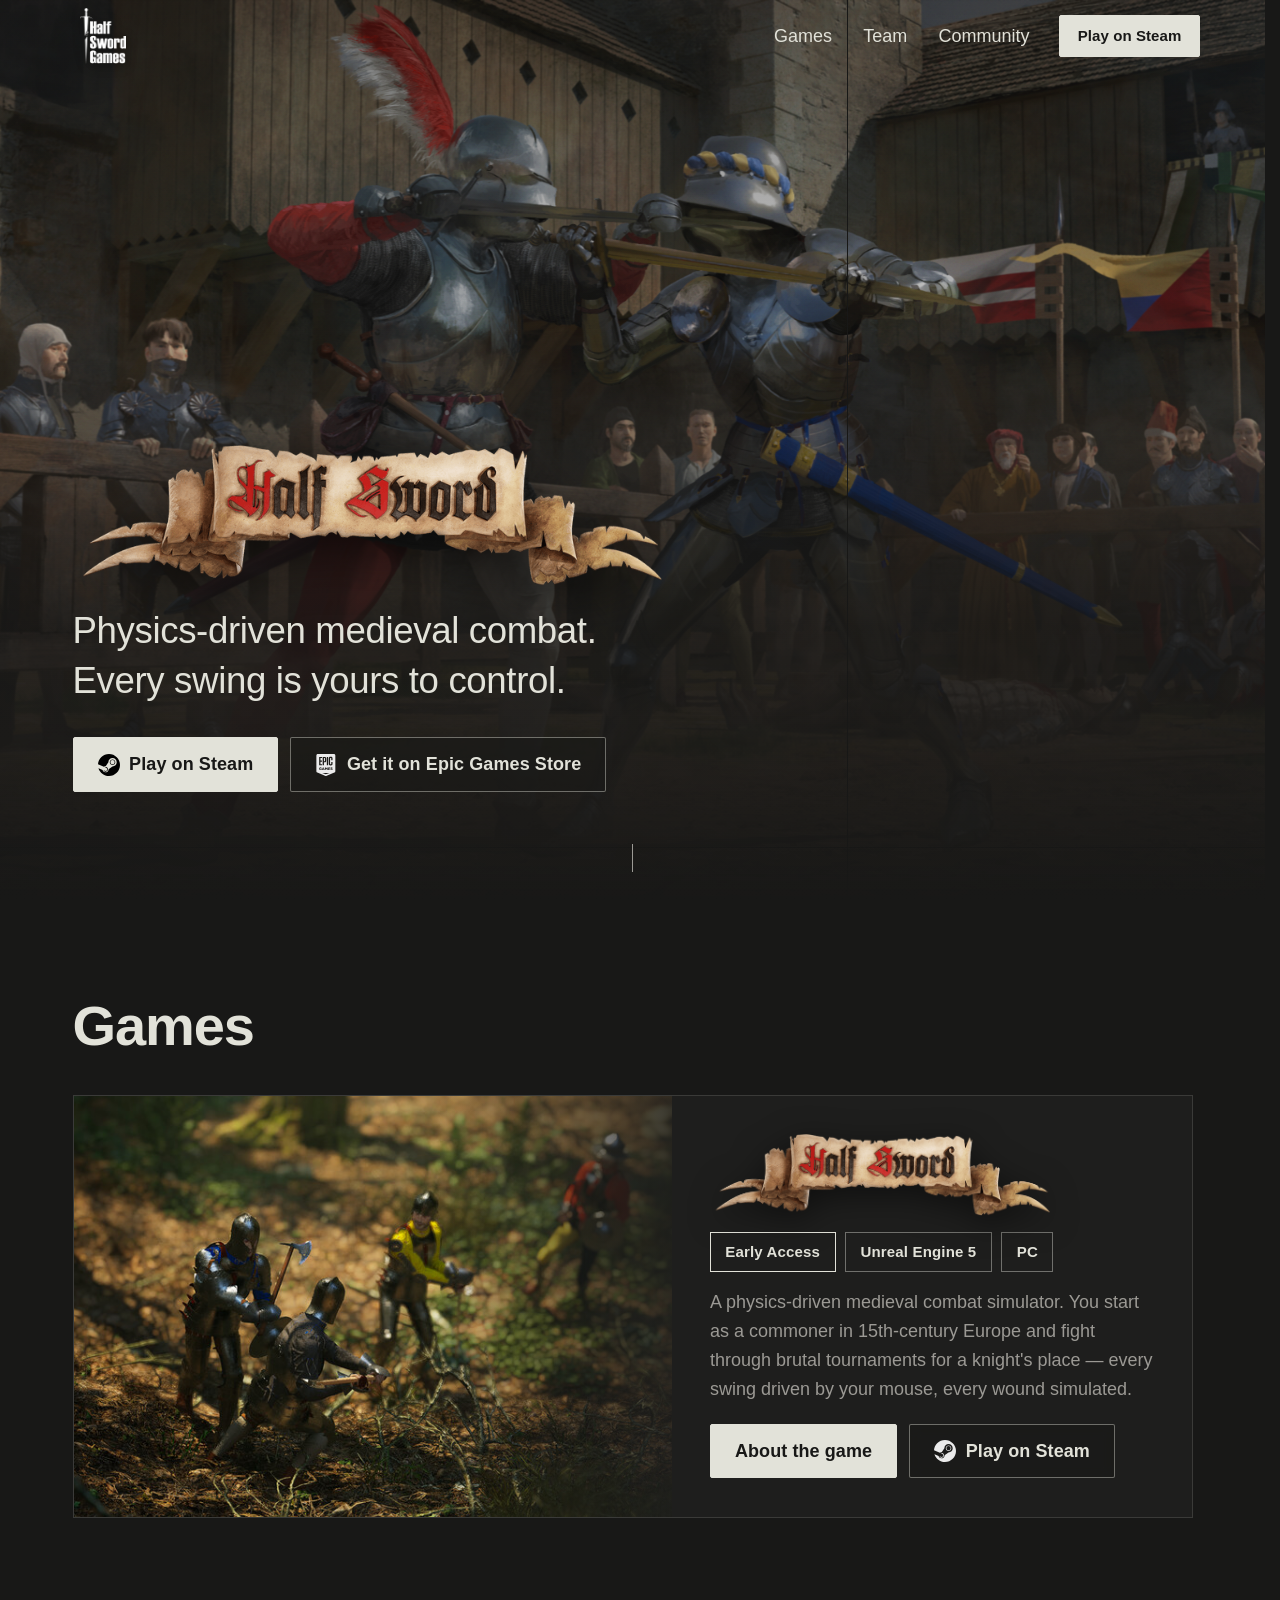
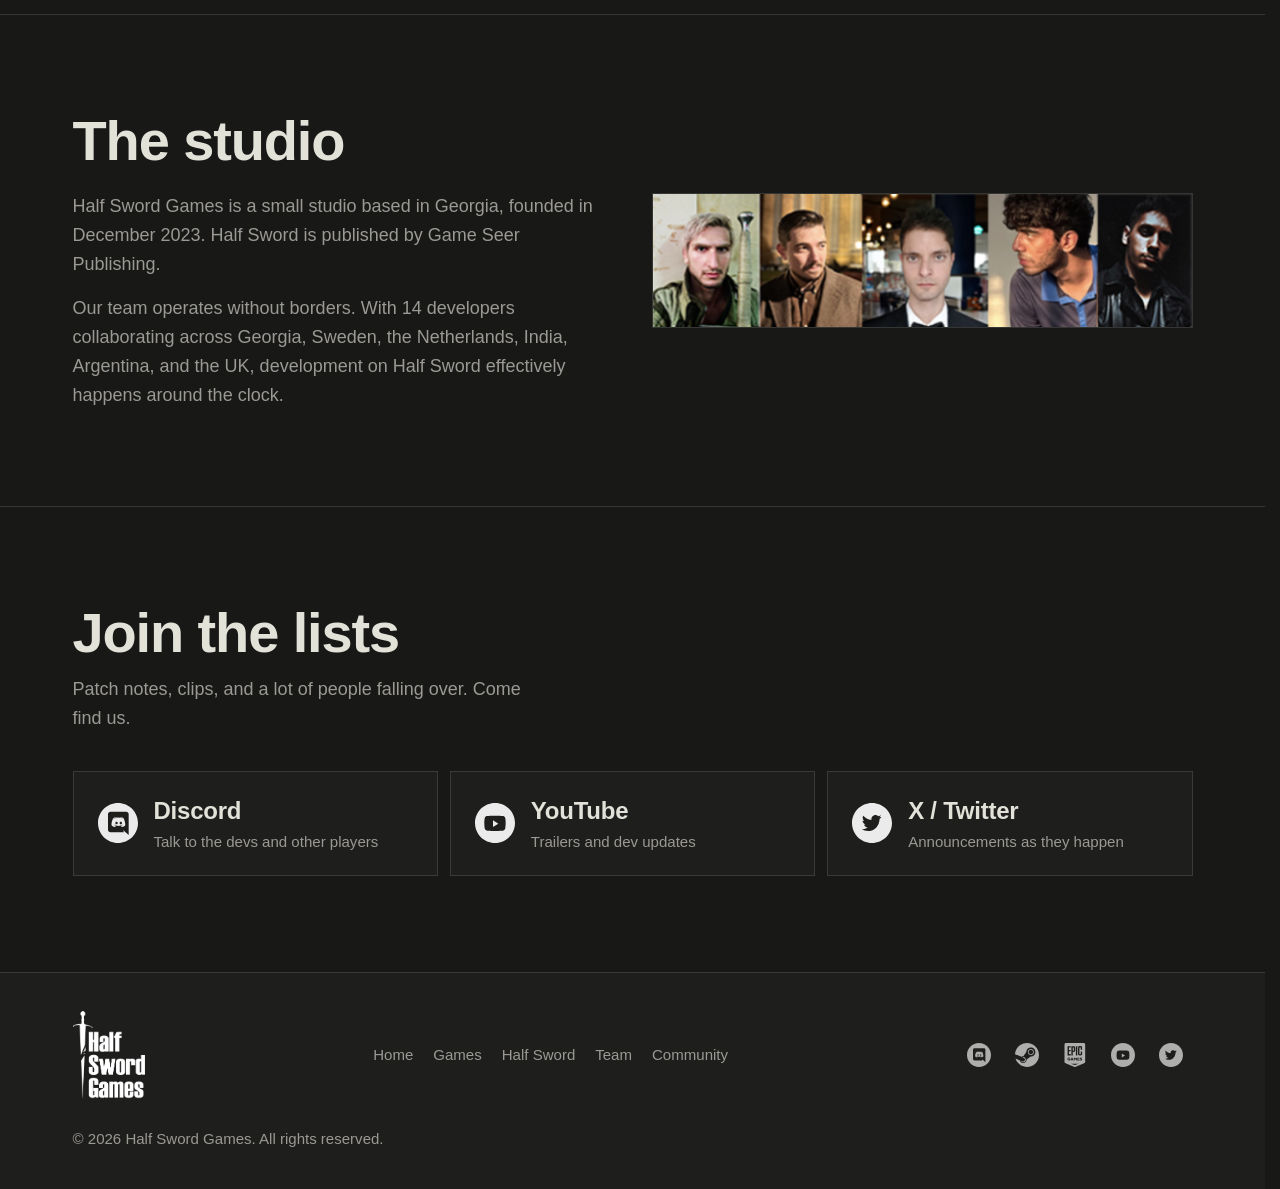
==== commit 2c2c2509: "Add files via upload" ====
--- a/index.html
+++ b/index.html
@@ -4,31 +4,30 @@
   <meta charset="UTF-8">
   <meta name="viewport" content="width=device-width, initial-scale=1.0">
   <title>Half Sword Games</title>
-  <meta name="description" content="Half Sword is a physics-driven medieval combat simulator built in Unreal Engine 5. Control every swing with your mouse as a commoner-turned-knight fighting brutal 15th-century tournaments. Now in Early Access on Steam and Epic Games Store.">
+  <meta name="description" content="Half Sword Games is a small independent studio making Half Sword, a physics-driven medieval combat simulator built in Unreal Engine 5. Now in Early Access on Steam and Epic Games Store.">
   <meta name="theme-color" content="#181817">
-
-  <!-- Open Graph / Twitter -->
-  <!-- images/og-image.jpg is a 1200×630 composite of the wax-seal logo on the site background.
-       The hero now uses the parchment banner, so you may want to re-export this share image with
-       logo-banner-1440.png on the same background (it only shows in Discord/Twitter link previews).
-       STUDIO: change the absolute URLs below (og:url, og:image, twitter:image, and the JSON-LD block)
-       to your custom domain (the one in CNAME). -->
+  <link rel="canonical" href="https://halfswordgames.github.io/">
+
+  <!-- Open Graph / Twitter
+       STUDIO: change the absolute URLs (canonical, og:url, og:image, twitter:image and the JSON-LD block)
+       to your custom domain once the CNAME is live. images/og-image.jpg is a 1200×630 share image. -->
   <meta property="og:type" content="website">
   <meta property="og:site_name" content="Half Sword Games">
-  <meta property="og:title" content="Half Sword — Physics-Based Medieval Combat">
-  <meta property="og:description" content="Every swing is yours to control. A physics-driven medieval combat simulator, now in Early Access on Steam and Epic Games Store.">
+  <meta property="og:title" content="Half Sword Games — Physics-Based Medieval Combat">
+  <meta property="og:description" content="The studio behind Half Sword. Every swing is yours to control — now in Early Access on Steam and Epic Games Store.">
   <meta property="og:url" content="https://halfswordgames.github.io/">
   <meta property="og:image" content="https://halfswordgames.github.io/images/og-image.jpg">
   <meta property="og:image:width" content="1200">
   <meta property="og:image:height" content="630">
   <meta name="twitter:card" content="summary_large_image">
   <meta name="twitter:site" content="@halfsword_game">
-  <meta name="twitter:title" content="Half Sword — Physics-Based Medieval Combat">
-  <meta name="twitter:description" content="Every swing is yours to control. A physics-driven medieval combat simulator, now in Early Access on Steam and Epic Games Store.">
+  <meta name="twitter:title" content="Half Sword Games — Physics-Based Medieval Combat">
+  <meta name="twitter:description" content="The studio behind Half Sword. Every swing is yours to control — now in Early Access on Steam and Epic Games Store.">
   <meta name="twitter:image" content="https://halfswordgames.github.io/images/og-image.jpg">
 
-  <!-- Tab / home-screen icons: the studio logo on the site ground (#181817).
-       favicon.ico sits at the repo root because browsers request /favicon.ico on their own. -->
+  <!-- Tab / home-screen icons: the HSG sword mark, white on transparent, generated from
+       images/company-logo/HSG_Sword_Logo_001_WB.png. favicon.ico sits at the repo root because
+       browsers request /favicon.ico on their own. -->
   <link rel="icon" href="favicon.ico" sizes="48x48">
   <link rel="icon" type="image/png" sizes="32x32" href="images/company-logo/favicon-32.png">
   <link rel="icon" type="image/png" sizes="192x192" href="images/company-logo/favicon-192.png">
@@ -36,36 +35,19 @@
 
   <!-- The hero still is the largest above-the-fold image; tell the browser to fetch it first. -->
   <link rel="preload" as="image" href="images/hero.jpg" fetchpriority="high">
-
-  <!-- Display font only; body text uses the system stack. Non-blocking via preconnect + display=swap. -->
-  <link rel="preconnect" href="https://fonts.googleapis.com">
-  <link rel="preconnect" href="https://fonts.gstatic.com" crossorigin>
-  <link rel="stylesheet" href="https://fonts.googleapis.com/css2?family=Cinzel:wght@700;900&display=swap">
+  <!-- The whole site is set in Arial (a system font), so there is no webfont to load. -->
   <link rel="stylesheet" href="style.css">
   <script src="script.js" defer></script>
 
-  <!-- Structured data so search engines list this as a game, with the store pages as official links. -->
   <script type="application/ld+json">
   {
     "@context": "https://schema.org",
-    "@type": "VideoGame",
-    "name": "Half Sword",
+    "@type": "Organization",
+    "name": "Half Sword Games",
     "url": "https://halfswordgames.github.io/",
-    "image": "https://halfswordgames.github.io/images/og-image.jpg",
-    "description": "A physics-driven medieval combat simulator built in Unreal Engine 5. Control every swing with your mouse as a commoner-turned-knight fighting brutal 15th-century tournaments.",
-    "genre": ["Action", "Simulation"],
-    "gamePlatform": "PC",
-    "applicationCategory": "Game",
-    "author": {
-      "@type": "Organization",
-      "name": "Half Sword Games",
-      "url": "https://halfswordgames.github.io/",
-      "logo": "https://halfswordgames.github.io/images/company-logo/hsg-logo-512.png"
-    },
-    "publisher": { "@type": "Organization", "name": "Game Seer Publishing" },
+    "logo": "https://halfswordgames.github.io/images/company-logo/hsg-logo-512.png",
+    "foundingDate": "2023-12",
     "sameAs": [
-      "https://store.steampowered.com/app/2397300/Half_Sword/",
-      "https://store.epicgames.com/en-US/p/half-sword-99f48a",
       "https://discord.com/invite/DDVTfcjYEv",
       "https://www.youtube.com/@HalfSwordGames",
       "https://twitter.com/halfsword_game?lang=en"
@@ -81,8 +63,7 @@
     <div class="site-header__inner">
       <!-- Studio logo (images/company-logo/hsg-logo-white.png, white on transparent, 394×480).
            It already reads "Half Sword Games", so there is no text next to it; the link's
-           aria-label carries the name for screen readers. One PNG serves every screen: it is
-           shown at 56px tall (48px on small phones), so 480px covers 3x displays and the footer. -->
+           aria-label carries the name for screen readers. -->
       <a class="brand" href="#home" aria-label="Half Sword Games — home">
         <img class="brand__logo" src="images/company-logo/hsg-logo-white.png" alt="" width="394" height="480" decoding="async">
       </a>
@@ -95,9 +76,7 @@
 
       <nav class="site-nav" id="site-nav" aria-label="Primary">
         <ul class="site-nav__list">
-          <li><a href="#about">About</a></li>
-          <li><a href="#features">Features</a></li>
-          <li><a href="#gallery">Gallery</a></li>
+          <li><a href="#games">Games</a></li>
           <li><a href="#team">Team</a></li>
           <li><a href="#community">Community</a></li>
         </ul>
@@ -130,17 +109,8 @@
 
       <div class="hero__content">
         <h1 class="hero__title" id="hero-title">
-          <!-- The parchment-banner logo is the wordmark, so it is the h1.
-               Two sizes of the same 1893×454 artwork: logo-banner-720.png (1x, 54 KB) and
-               logo-banner-1440.png (2x, 212 KB, high-DPI screens). Keep width/height in step with the
-               1x file so the browser reserves the right box before the image arrives.
-               Plain <img> on purpose: a <picture> with a WebP <source> does NOT fall back to the PNG if the
-               WebP file is missing — it just shows a broken image. The .webp twins are in the same
-               folder; if you upload them too, you can swap this line for:
-                 <picture>
-                   <source type="image/webp" srcset="images/game-logo/logo-banner-720.webp 1x, images/game-logo/logo-banner-1440.webp 2x">
-                   <img class="hero__wordmark" src="images/game-logo/logo-banner-720.png" srcset="images/game-logo/logo-banner-1440.png 2x" alt="Half Sword" width="720" height="173" fetchpriority="high">
-                 </picture> -->
+          <!-- The parchment-banner logo is the game wordmark, so it is the h1. Two sizes of the same
+               1893×454 artwork: logo-banner-720.png (1x) and logo-banner-1440.png (2x). -->
           <img class="hero__wordmark" src="images/game-logo/logo-banner-720.png" srcset="images/game-logo/logo-banner-1440.png 2x" alt="Half Sword" width="720" height="173" fetchpriority="high">
         </h1>
         <p class="hero__hook">Physics-driven medieval combat. Every swing is yours to control.</p>
@@ -156,117 +126,42 @@
         </div>
       </div>
 
-      <a class="hero__scroll" href="#trust" aria-label="Scroll to next section">
+      <a class="hero__scroll" href="#games" aria-label="Scroll to next section">
         <span class="hero__scroll-line"></span>
       </a>
     </section>
 
-    <!-- ===================== TRUST STRIP ===================== -->
-    <section class="trust" id="trust" aria-label="Store status">
-      <div class="container trust__inner">
-        <ul class="badges" aria-label="Release status">
-          <li class="badge">Early Access</li>
-          <li class="badge">Unreal Engine 5</li>
-        </ul>
-        <div class="steam-widget">
-          <!-- Official Steamworks store widget: live price, review score and wishlist button. Nothing hardcoded. -->
-          <iframe src="https://store.steampowered.com/widget/2397300/" title="Half Sword on Steam — live price and reviews"
-                  width="646" height="190" loading="lazy" referrerpolicy="no-referrer-when-downgrade"></iframe>
-        </div>
-      </div>
-    </section>
-
-    <!-- ===================== ABOUT ===================== -->
-    <section class="section about" id="about" aria-labelledby="about-title">
+    <!-- ===================== GAMES ===================== -->
+    <section class="section games" id="games" aria-labelledby="games-title">
       <div class="container">
-        <h2 class="section__title" id="about-title" data-reveal>A commoner. A blade. A tournament that wants you dead.</h2>
-        <p class="about__lead" data-reveal>Half Sword is an immersive, physically simulated medieval combat game. You start as a commoner in 15th-century Europe and fight your way through brutal tournaments to earn a knight's place — one swing at a time.</p>
-
-        <div class="about__grid" data-reveal-group>
-          <div class="about__item" data-reveal>
-            <h3>Your mouse is the weapon</h3>
-            <p>There are no canned attack animations. Your mouse drives the blade directly, so every cut, thrust and parry is something you did — and every mistake is yours too.</p>
+        <h2 class="section__title" id="games-title" data-reveal>Games</h2>
+        <!-- One card per title. To add a game later, copy the <article> and point it at /games/<slug>/. -->
+
+        <article class="game-card" data-reveal>
+          <a class="game-card__media" href="games/halfsword/" aria-label="Half Sword — about the game" tabindex="-1">
+            <img src="images/screenshots/ss1.jpg" alt="" loading="lazy" decoding="async">
+          </a>
+          <div class="game-card__body">
+            <h3 class="game-card__title">
+              <a href="games/halfsword/">
+                <img class="game-card__wordmark" src="images/game-logo/logo-banner-720.png" srcset="images/game-logo/logo-banner-1440.png 2x" alt="Half Sword" width="720" height="173" loading="lazy" decoding="async">
+              </a>
+            </h3>
+            <ul class="badges" aria-label="Release status">
+              <li class="badge">Early Access</li>
+              <li class="badge">Unreal Engine 5</li>
+              <li class="badge">PC</li>
+            </ul>
+            <p class="game-card__desc">A physics-driven medieval combat simulator. You start as a commoner in 15th-century Europe and fight through brutal tournaments for a knight's place — every swing driven by your mouse, every wound simulated.</p>
+            <div class="game-card__actions">
+              <a class="btn btn--primary" href="games/halfsword/">About the game</a>
+              <a class="btn btn--secondary" href="https://store.steampowered.com/app/2397300/Half_Sword/">
+                <img class="btn__icon" src="images/icons/Steam_black.svg" alt="" width="22" height="22">
+                Play on Steam
+              </a>
+            </div>
           </div>
-          <div class="about__item" data-reveal>
-            <h3>Arm yourself</h3>
-            <p>Build a fighter that suits your style with authentic arms and armor: swords and shields, plate and helmets. What you wear changes how you move and what you can survive.</p>
-          </div>
-          <div class="about__item" data-reveal>
-            <h3>Duels and melees</h3>
-            <p>One-on-one duels demand precision. Group battles demand awareness. Each mode asks for different tactics, and the arena is unforgiving either way.</p>
-          </div>
-        </div>
-      </div>
-    </section>
-
-    <!-- ===================== FEATURES ===================== -->
-    <section class="section features" id="features" aria-labelledby="features-title">
-      <div class="container">
-        <h2 class="section__title" id="features-title" data-reveal>What makes it different</h2>
-        <ul class="feature-list" data-reveal-group>
-          <li class="feature" data-reveal>
-            <h3>Physics-driven ragdoll combat</h3>
-            <p>Bodies, limbs and weapons are simulated, not animated. Momentum, weight and balance decide the outcome of a clash — closer to a physical simulation than a combo system.</p>
-          </li>
-          <li class="feature" data-reveal>
-            <h3>Historically styled arms and armor</h3>
-            <p>Weapons and harness modeled on 15th-century European equipment. Armor stops what it should stop, and leaves open what it should leave open.</p>
-          </li>
-          <li class="feature" data-reveal>
-            <h3>A damage system that doesn't hold back</h3>
-            <p>Cuts go where the edge lands. Wounds slow you, bleed you and end you. The gore is heavy and it is the point: you feel the weight of every hit.</p>
-          </li>
-          <li class="feature" data-reveal>
-            <h3>Duels and arena melees</h3>
-            <p>Face a single opponent or a crowd. Different modes, different rhythms, the same rule: stay standing.</p>
-          </li>
-        </ul>
-      </div>
-    </section>
-
-    <!-- ===================== GALLERY ===================== -->
-    <section class="section gallery" id="gallery" aria-labelledby="gallery-title">
-      <div class="container">
-        <h2 class="section__title" id="gallery-title" data-reveal>Gallery</h2>
-        <!--
-          Screenshots live in images/screenshots/ss1.jpg … ss6.jpg. The same file is used as the tile and
-          the lightbox image, so nothing downloads twice. Each tile is cropped to 16:9 by CSS, whatever the
-          source aspect ratio; the lightbox shows the uncropped file.
-          STUDIO: write a real alt for each (what is happening in the shot) — alt is also read out in the
-          lightbox — and, if you want a visible caption, add data-caption="…" on the button.
-        -->
-        <ul class="gallery__grid" data-reveal-group>
-          <li data-reveal>
-            <button class="gallery__item" type="button" data-full="images/screenshots/ss1.jpg">
-              <img src="images/screenshots/ss1.jpg" alt="Half Sword screenshot 1" loading="lazy" decoding="async">
-            </button>
-          </li>
-          <li data-reveal>
-            <button class="gallery__item" type="button" data-full="images/screenshots/ss2.jpg">
-              <img src="images/screenshots/ss2.jpg" alt="Half Sword screenshot 2" loading="lazy" decoding="async">
-            </button>
-          </li>
-          <li data-reveal>
-            <button class="gallery__item" type="button" data-full="images/screenshots/ss3.jpg">
-              <img src="images/screenshots/ss3.jpg" alt="Half Sword screenshot 3" loading="lazy" decoding="async">
-            </button>
-          </li>
-          <li data-reveal>
-            <button class="gallery__item" type="button" data-full="images/screenshots/ss4.jpg">
-              <img src="images/screenshots/ss4.jpg" alt="Half Sword screenshot 4" loading="lazy" decoding="async">
-            </button>
-          </li>
-          <li data-reveal>
-            <button class="gallery__item" type="button" data-full="images/screenshots/ss5.jpg">
-              <img src="images/screenshots/ss5.jpg" alt="Half Sword screenshot 5" loading="lazy" decoding="async">
-            </button>
-          </li>
-          <li data-reveal>
-            <button class="gallery__item" type="button" data-full="images/screenshots/ss6.jpg">
-              <img src="images/screenshots/ss6.jpg" alt="Half Sword screenshot 6" loading="lazy" decoding="async">
-            </button>
-          </li>
-        </ul>
+        </article>
       </div>
     </section>
 
@@ -280,8 +175,8 @@
         </div>
         <div class="team__text" data-reveal>
           <h2 class="section__title" id="team-title">The studio</h2>
-          <p>Half Sword is being developed by Half Sword Games, a small studio based in Georgia, and published by Game Seer Publishing.</p>
-          <p>The team is geographically dispersed, with members in Georgia, Sweden, the Netherlands, India, and Argentina.</p>
+          <p>Half Sword Games is a small studio based in Georgia, founded in December 2023. Half Sword is published by Game Seer Publishing.</p>
+          <p>Our team operates without borders. With 14 developers collaborating across Georgia, Sweden, the Netherlands, India, Argentina, and the UK, development on Half Sword effectively happens around the clock.</p>
         </div>
       </div>
     </section>
@@ -289,7 +184,7 @@
     <!-- ===================== COMMUNITY ===================== -->
     <section class="section community" id="community" aria-labelledby="community-title">
       <div class="container">
-        <h2 class="section__title" id="community-title" data-reveal>Join the arena</h2>
+        <h2 class="section__title" id="community-title" data-reveal>Join the lists</h2>
         <p class="community__lead" data-reveal>Patch notes, clips, and a lot of people falling over. Come find us.</p>
         <ul class="community__list" data-reveal-group>
           <li data-reveal>
@@ -326,9 +221,9 @@
       </div>
 
       <nav class="site-footer__links" aria-label="Footer">
-        <a href="#about">About</a>
-        <a href="#features">Features</a>
-        <a href="#gallery">Gallery</a>
+        <a href="#home">Home</a>
+        <a href="#games">Games</a>
+        <a href="games/halfsword/">Half Sword</a>
         <a href="#team">Team</a>
         <a href="#community">Community</a>
       </nav>
@@ -344,22 +239,5 @@
       <p class="site-footer__copy">&copy; <span id="year">2026</span> Half Sword Games. All rights reserved.</p>
     </div>
   </footer>
-
-  <!-- Lightbox: native <dialog> gives us focus trapping, Escape-to-close and a top-layer overlay for free. -->
-  <dialog class="lightbox" id="lightbox" aria-label="Image viewer">
-    <button class="lightbox__close" type="button" data-lightbox-close aria-label="Close">
-      <span aria-hidden="true">&times;</span>
-    </button>
-    <button class="lightbox__nav lightbox__nav--prev" type="button" data-lightbox-prev aria-label="Previous image">
-      <span aria-hidden="true">&#8249;</span>
-    </button>
-    <figure class="lightbox__figure">
-      <img class="lightbox__img" src="" alt="">
-      <figcaption class="lightbox__caption"></figcaption>
-    </figure>
-    <button class="lightbox__nav lightbox__nav--next" type="button" data-lightbox-next aria-label="Next image">
-      <span aria-hidden="true">&#8250;</span>
-    </button>
-  </dialog>
 </body>
 </html>
--- a/style.css
+++ b/style.css
@@ -5,6 +5,7 @@
    accent colour — emphasis is done with the ivory itself (inverted buttons,
    hairlines, the blade edge on feature cards), exactly like the card.
    Motion is transform/opacity only and fully disabled under reduced motion.
+   Shared by every page: / (studio home), /games/ (listing) and /games/halfsword/.
    ========================================================================== */
 
 /* ---------- Tokens ---------- */
@@ -220,7 +221,8 @@
   transition: transform 260ms var(--ease-out);
 }
 .site-nav__list a:hover::after,
-.site-nav__list a:focus-visible::after { transform: scaleX(1); }
+.site-nav__list a:focus-visible::after,
+.site-nav__list a[aria-current="page"]::after { transform: scaleX(1); }
 
 /* Hamburger (mobile only) */
 .nav-toggle {
@@ -444,6 +446,10 @@
 }
 /* On short landscape phones the hint would sit on the buttons. */
 @media (max-height: 560px) { .hero__scroll { display: none; } }
+/* Once the page is scrolled the hint has done its job; hiding it also stops it peeking through
+   the translucent header when the next section is scrolled to the top. */
+.hero__scroll { transition: opacity 300ms; }
+.site-header.is-scrolled + main .hero__scroll { opacity: 0; pointer-events: none; }
 
 @media (min-width: 1024px) {
   .hero__content { text-align: left; }
@@ -452,6 +458,54 @@
   .hero__hook { margin-left: 0; max-width: 26ch; font-size: var(--step-2); letter-spacing: -0.01em; }
   .hero__actions { justify-content: flex-start; }
 }
+
+/* ---------- Hero variant for game pages ----------
+   Same footage and sequence as the home hero, a little shorter so the store
+   status and the overview arrive without a full screen of scrolling. */
+.hero--game {
+  min-height: 84vh;
+  min-height: 84svh;
+}
+.breadcrumb {
+  display: flex;
+  flex-wrap: wrap;
+  justify-content: center;
+  gap: 0.5rem;
+  margin-bottom: 1.25rem;
+  font-size: var(--step--1);
+  color: var(--paper-2);
+  opacity: 0;
+  transform: translateY(18px);
+  animation: rise 800ms var(--ease-out) 40ms forwards;
+}
+.breadcrumb a { text-decoration: none; transition: color 200ms; }
+.breadcrumb a:hover,
+.breadcrumb a:focus-visible { color: var(--paper); }
+.breadcrumb [aria-current="page"] { color: var(--paper); }
+@media (min-width: 1024px) { .breadcrumb { justify-content: flex-start; } }
+
+/* ---------- Page hero (pages without footage, e.g. /games/) ---------- */
+.page-hero {
+  padding: calc(var(--header-h) + var(--space-l)) 0 var(--space-m);
+  border-bottom: 1px solid var(--line);
+  background:
+    linear-gradient(to bottom, var(--ink-2), var(--ink));
+}
+.page-hero__title { font-size: var(--step-3); }
+.page-hero__lead {
+  margin-top: 1rem;
+  max-width: 52ch;
+  font-size: var(--step-1);
+  line-height: 1.45;
+  color: var(--paper-2);
+}
+.page-hero__title, .page-hero__lead {
+  opacity: 0;
+  transform: translateY(18px);
+  animation: rise 800ms var(--ease-out) forwards;
+}
+.page-hero__title { animation-delay: 80ms; }
+.page-hero__lead  { animation-delay: 220ms; }
 
 /* ---------- Trust strip ---------- */
 .trust {
@@ -680,6 +734,69 @@
   .lightbox__nav--next { right: 1rem; }
 }
 
+/* ---------- Game card (home and /games/) ----------
+   One card per title. Media on the left at desktop widths, stacked on phones.
+   The whole media area and the wordmark are links to the game page; the
+   buttons underneath go to the page and to Steam. */
+.game-card {
+  display: grid;
+  grid-template-columns: 1fr;
+  border: 1px solid var(--line);
+  background: var(--ink-2);
+  overflow: hidden;
+  transition: border-color 260ms;
+}
+.game-card + .game-card { margin-top: var(--space-s); }
+.game-card__media {
+  display: block;
+  position: relative;
+  aspect-ratio: 16 / 9;
+  overflow: hidden;
+  background: var(--ink);
+}
+.game-card__media img {
+  width: 100%; height: 100%;
+  object-fit: cover;
+  transition: transform 800ms var(--ease-out);
+}
+.game-card__media::after {         /* soft vignette so the media blends into the card */
+  content: "";
+  position: absolute;
+  inset: 0;
+  background: linear-gradient(to top, rgba(24, 24, 23, 0.55), transparent 45%);
+  pointer-events: none;
+}
+.game-card__body {
+  display: grid;
+  gap: 1rem;
+  align-content: center;
+  padding: clamp(1.5rem, 3vw, 2.5rem);
+}
+.game-card__title { margin: 0; line-height: 0; }
+.game-card__title a { display: inline-block; }
+.game-card__wordmark {
+  width: min(100%, 340px);
+  height: auto;
+  filter: drop-shadow(0 8px 16px rgba(0, 0, 0, 0.5));
+}
+.game-card__body .badges { justify-content: flex-start; }
+.game-card__desc { color: var(--paper-2); max-width: 46ch; }
+.game-card__actions {
+  display: flex;
+  flex-wrap: wrap;
+  gap: 0.75rem;
+  margin-top: 0.25rem;
+}
+@media (max-width: 479.98px) {
+  .game-card__actions { flex-direction: column; align-items: stretch; }
+  .game-card__actions .btn { width: 100%; }
+}
+@media (min-width: 900px) {
+  .game-card { grid-template-columns: 1.15fr 1fr; }
+  .game-card__media { aspect-ratio: auto; min-height: 380px; }
+  .game-card__media::after { background: linear-gradient(to right, transparent 60%, rgba(30, 30, 29, 0.85)); }
+}
+
 /* ---------- Team ---------- */
 .team__inner {
   display: grid;
@@ -800,6 +917,8 @@
   .lightbox__close:hover { border-color: var(--paper); transform: scale(1.05); }
   .lightbox__nav:hover { border-color: var(--paper); transform: translateY(-50%) scale(1.05); }
   .community__link:hover { transform: translateY(-3px); border-color: var(--line-hi); background: var(--ink-3); }
+  .game-card:hover { border-color: var(--line-hi); }
+  .game-card:hover .game-card__media img { transform: scale(1.04); }
   .site-footer__social a:hover { opacity: 1; transform: translateY(-2px); }
 }
 
@@ -832,6 +951,8 @@
   .hero__still { animation: none; transform: none; }
   .hero__title, .hero__hook, .hero__actions { opacity: 1; transform: none; animation: none; }
   .hero__wordmark { transform: none; animation: none; }
+  .breadcrumb, .page-hero__title, .page-hero__lead { opacity: 1; transform: none; animation: none; }
+  .game-card:hover .game-card__media img { transform: none; }
   .hero__scroll-line { animation: none; opacity: 1; }
   .js [data-reveal] { opacity: 1; transform: none; }
   .lightbox__figure { opacity: 1; transform: none; }
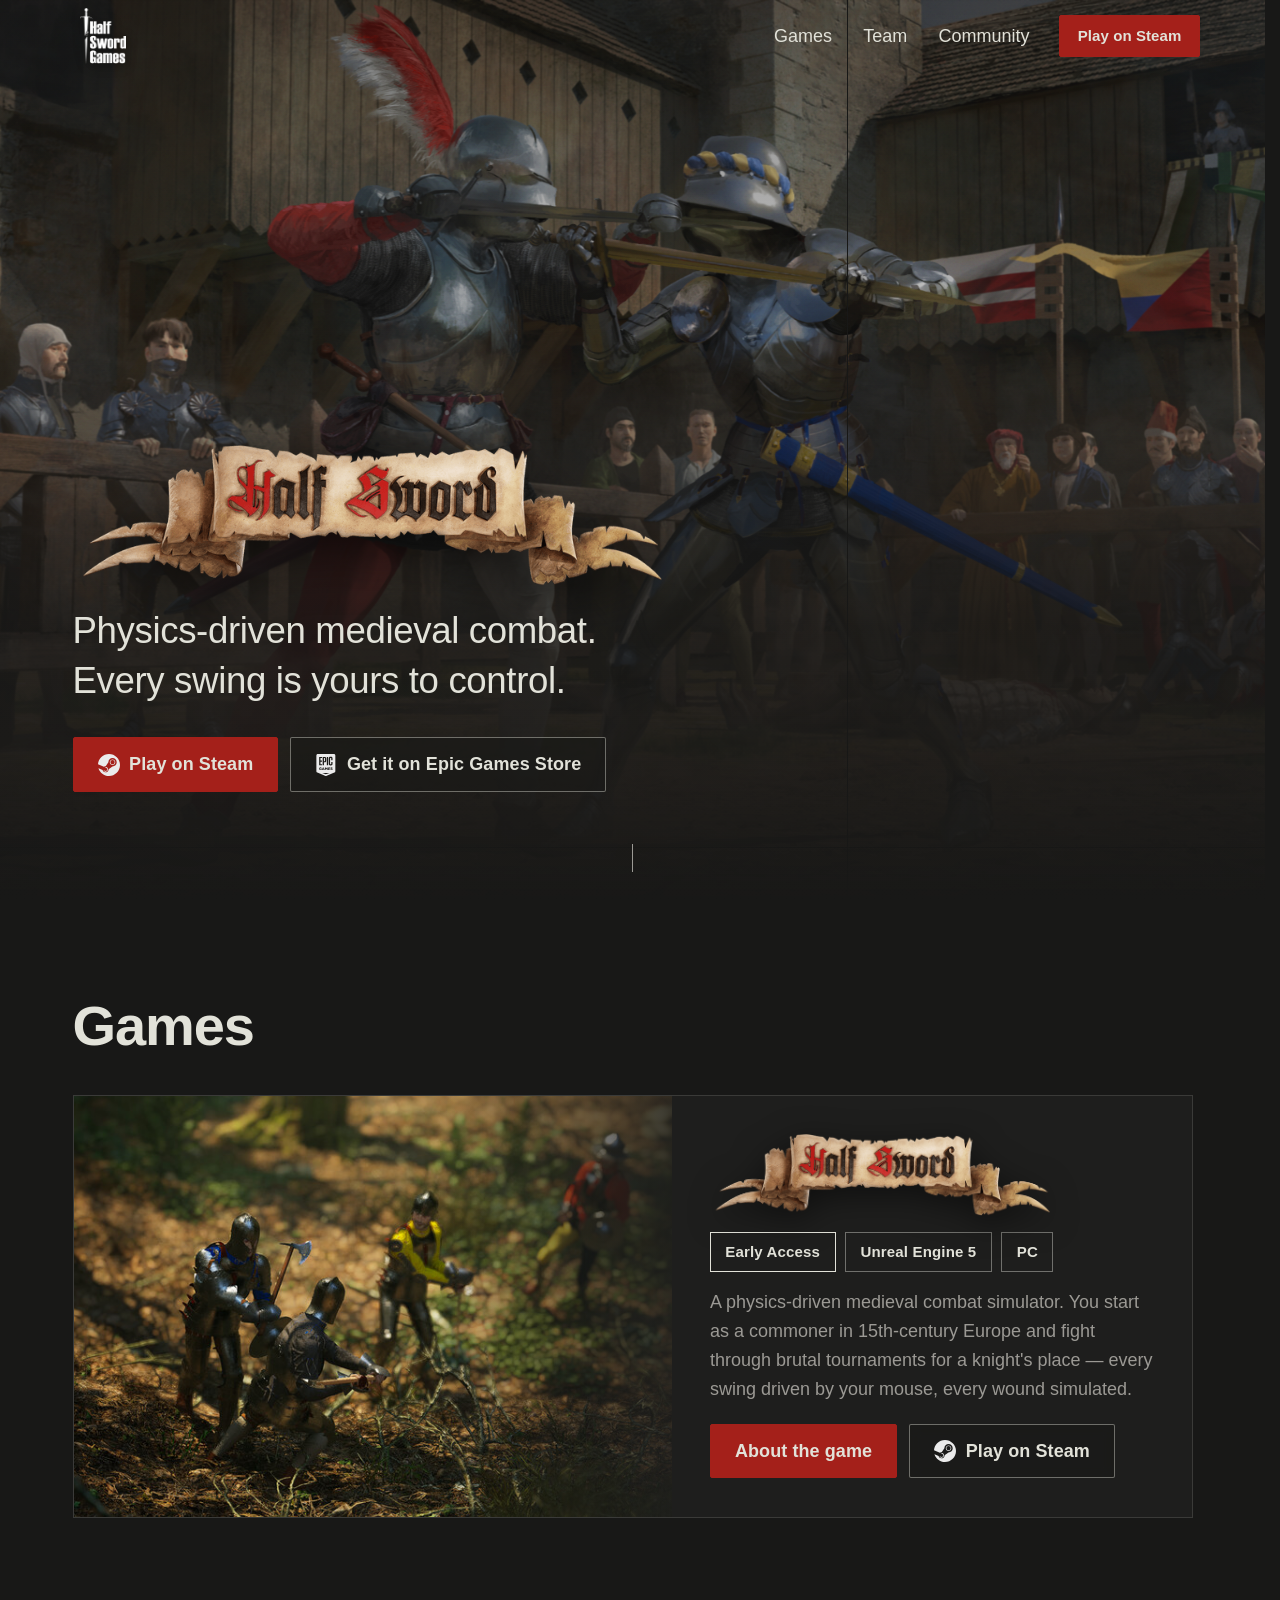
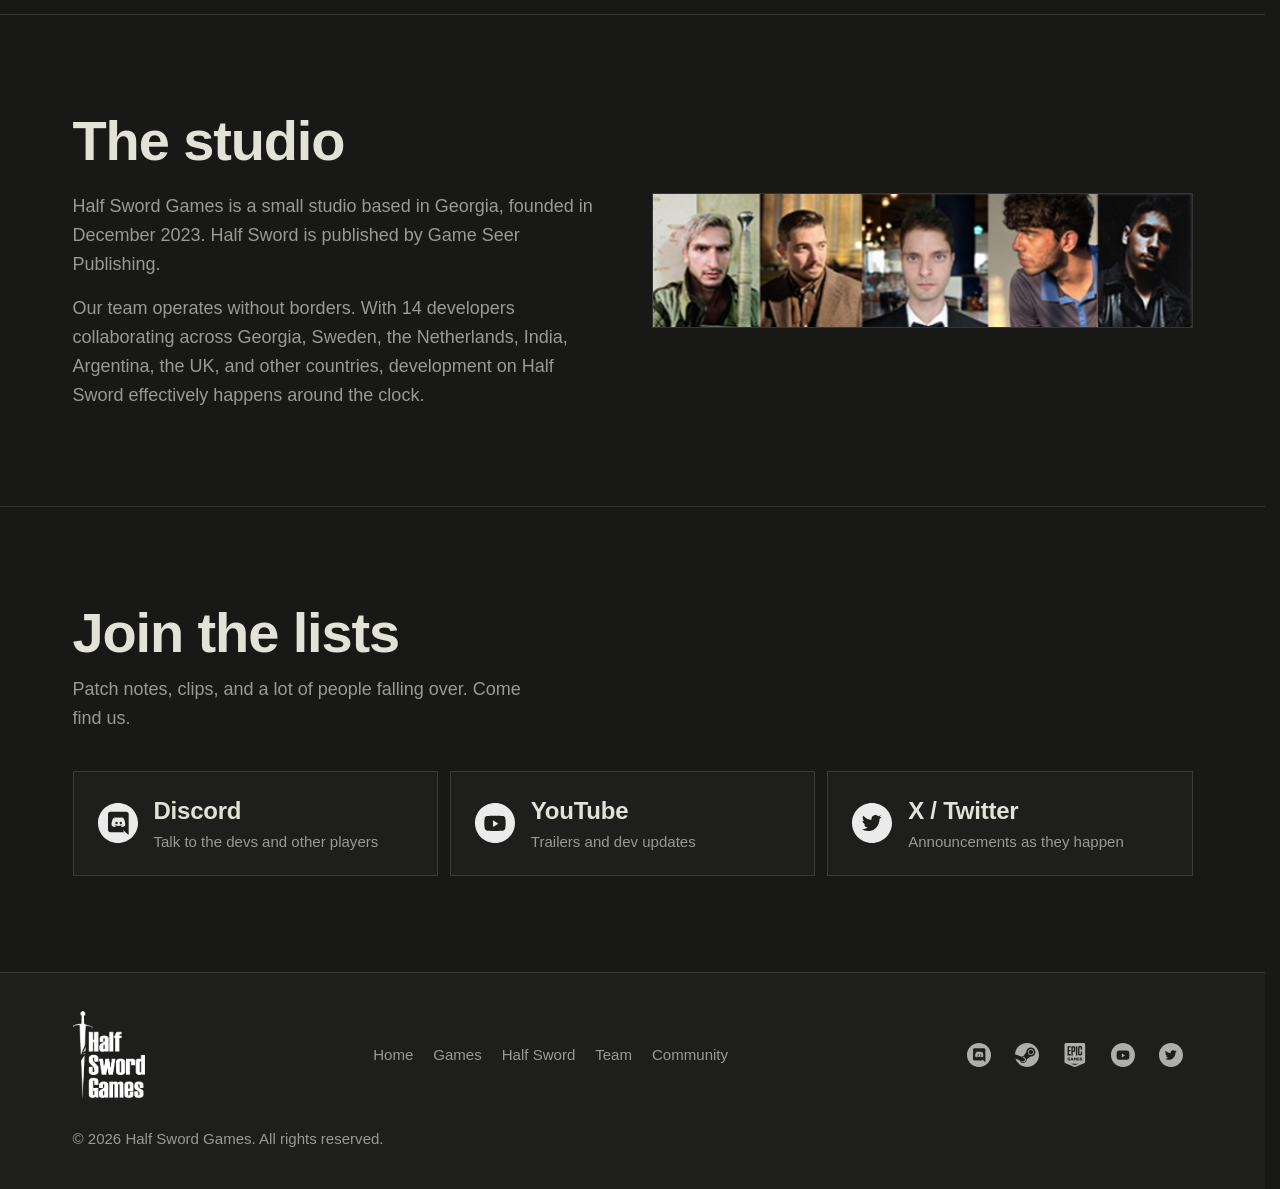
==== commit 8126c252: "Update team description to include 'other countries'" ====
--- a/index.html
+++ b/index.html
@@ -176,7 +176,7 @@
         <div class="team__text" data-reveal>
           <h2 class="section__title" id="team-title">The studio</h2>
           <p>Half Sword Games is a small studio based in Georgia, founded in December 2023. Half Sword is published by Game Seer Publishing.</p>
-          <p>Our team operates without borders. With 14 developers collaborating across Georgia, Sweden, the Netherlands, India, Argentina, and the UK, development on Half Sword effectively happens around the clock.</p>
+          <p>Our team operates without borders. With 14 developers collaborating across Georgia, Sweden, the Netherlands, India, Argentina, the UK, and other countries, development on Half Sword effectively happens around the clock.</p>
         </div>
       </div>
     </section>
--- a/style.css
+++ b/style.css
@@ -18,6 +18,8 @@
   --paper-2:  #9b9994;                    /* secondary text */
   --line:     rgba(226, 226, 217, 0.14);  /* rules, borders */
   --line-hi:  rgba(226, 226, 217, 0.42);  /* stronger borders */
+  --blood:    #a4201a;                    /* primary button — the wax red from the original design */
+  --blood-hi: #c8291f;                    /* primary button hover */
 
   --font: Arial, "Helvetica Neue", Helvetica, sans-serif;
 
@@ -125,13 +127,12 @@
 }
 .btn:active { transform: translateY(0) scale(0.98); }
 
-/* Primary is the card inverted: ivory ground, ink text, black icon. */
+/* Primary is the original wax red with ivory text; the Steam icon stays inverted to white. */
 .btn--primary {
-  background: var(--paper);
-  color: var(--ink);
-  border-color: var(--paper);
-}
-.btn--primary .btn__icon { filter: none; }
+  background: var(--blood);
+  color: var(--paper);
+  border-color: var(--blood);
+}
 
 .btn--secondary {
   background: rgba(24, 24, 23, 0.55);
@@ -907,7 +908,7 @@
    hover exists, which also keeps the tap-to-open gallery feeling instant. */
 @media (hover: hover) and (pointer: fine) {
   .btn:hover { transform: translateY(-2px); }
-  .btn--primary:hover { background: var(--paper-hi); border-color: var(--paper-hi); }
+  .btn--primary:hover { background: var(--blood-hi); border-color: var(--blood-hi); }
   .btn--secondary:hover { border-color: var(--paper); }
   .site-nav__list a:hover { opacity: 1; }
   .feature:hover { background: var(--ink-2); }
